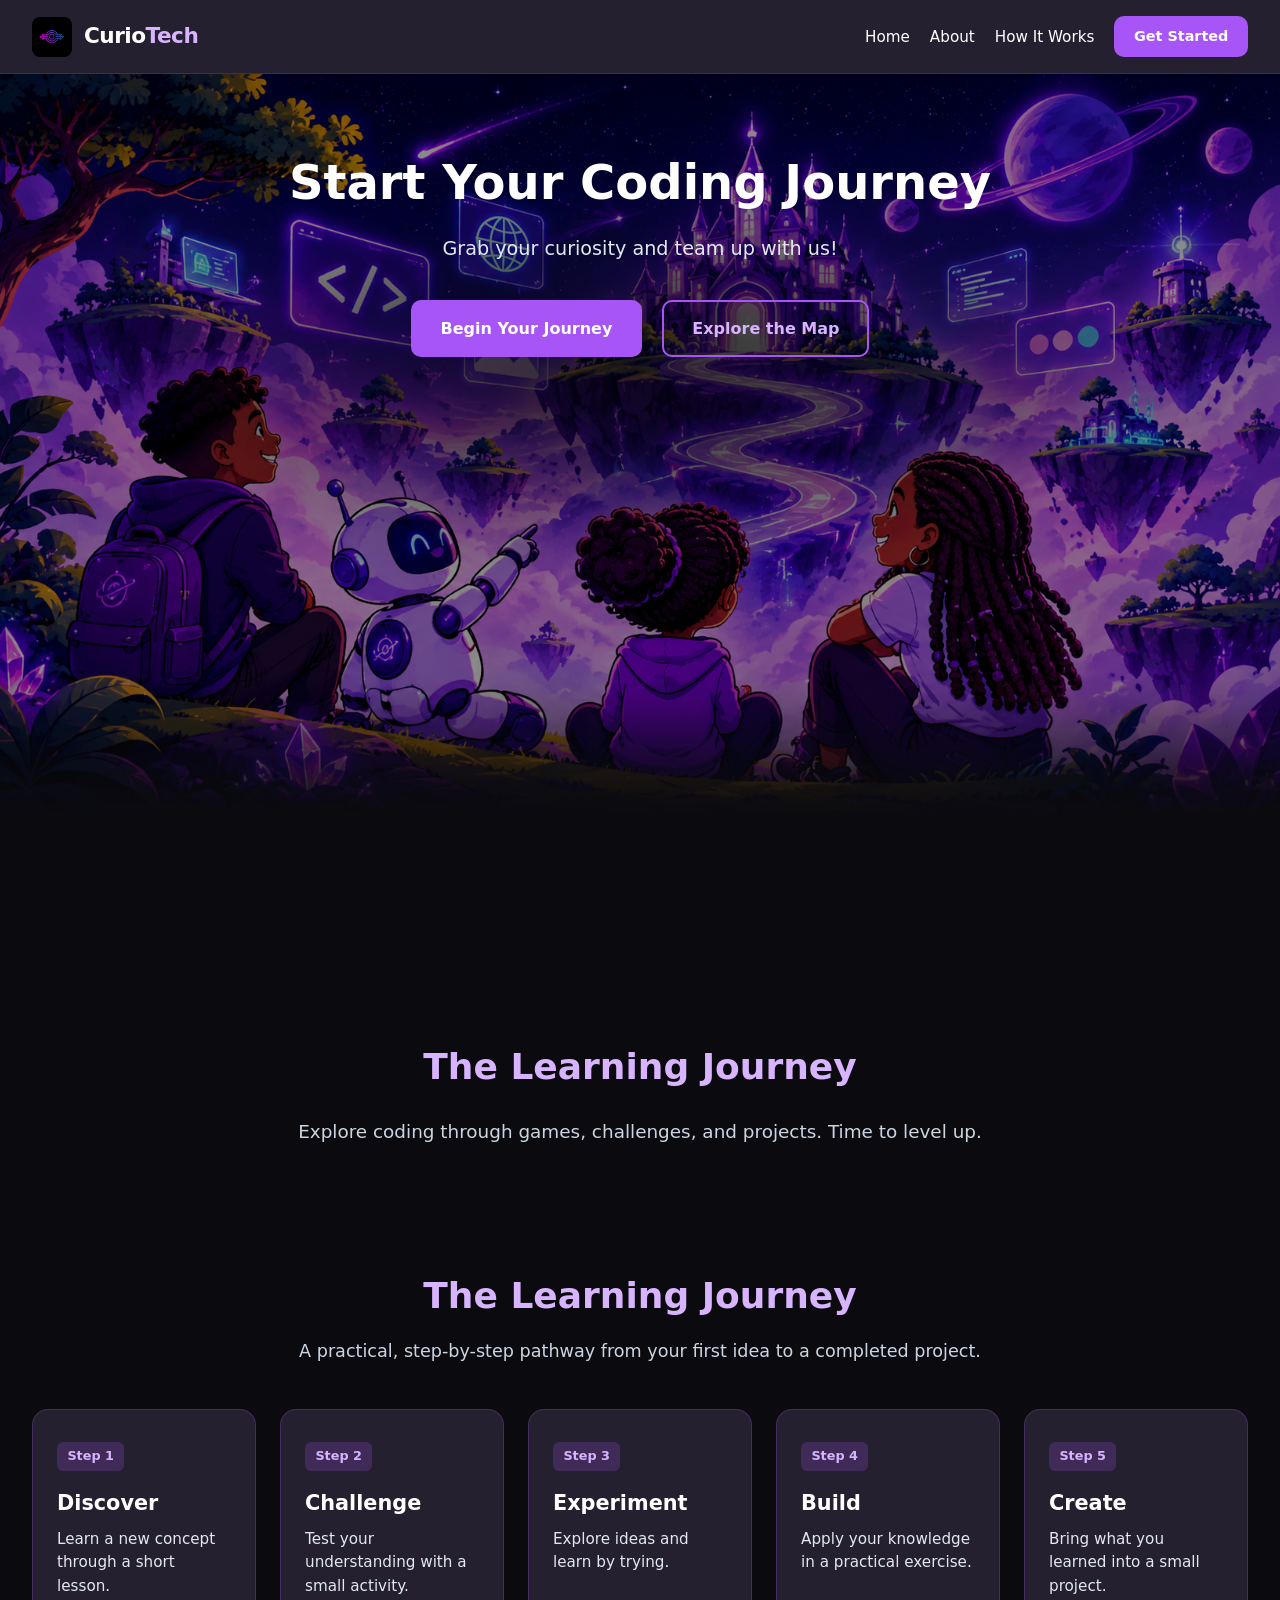
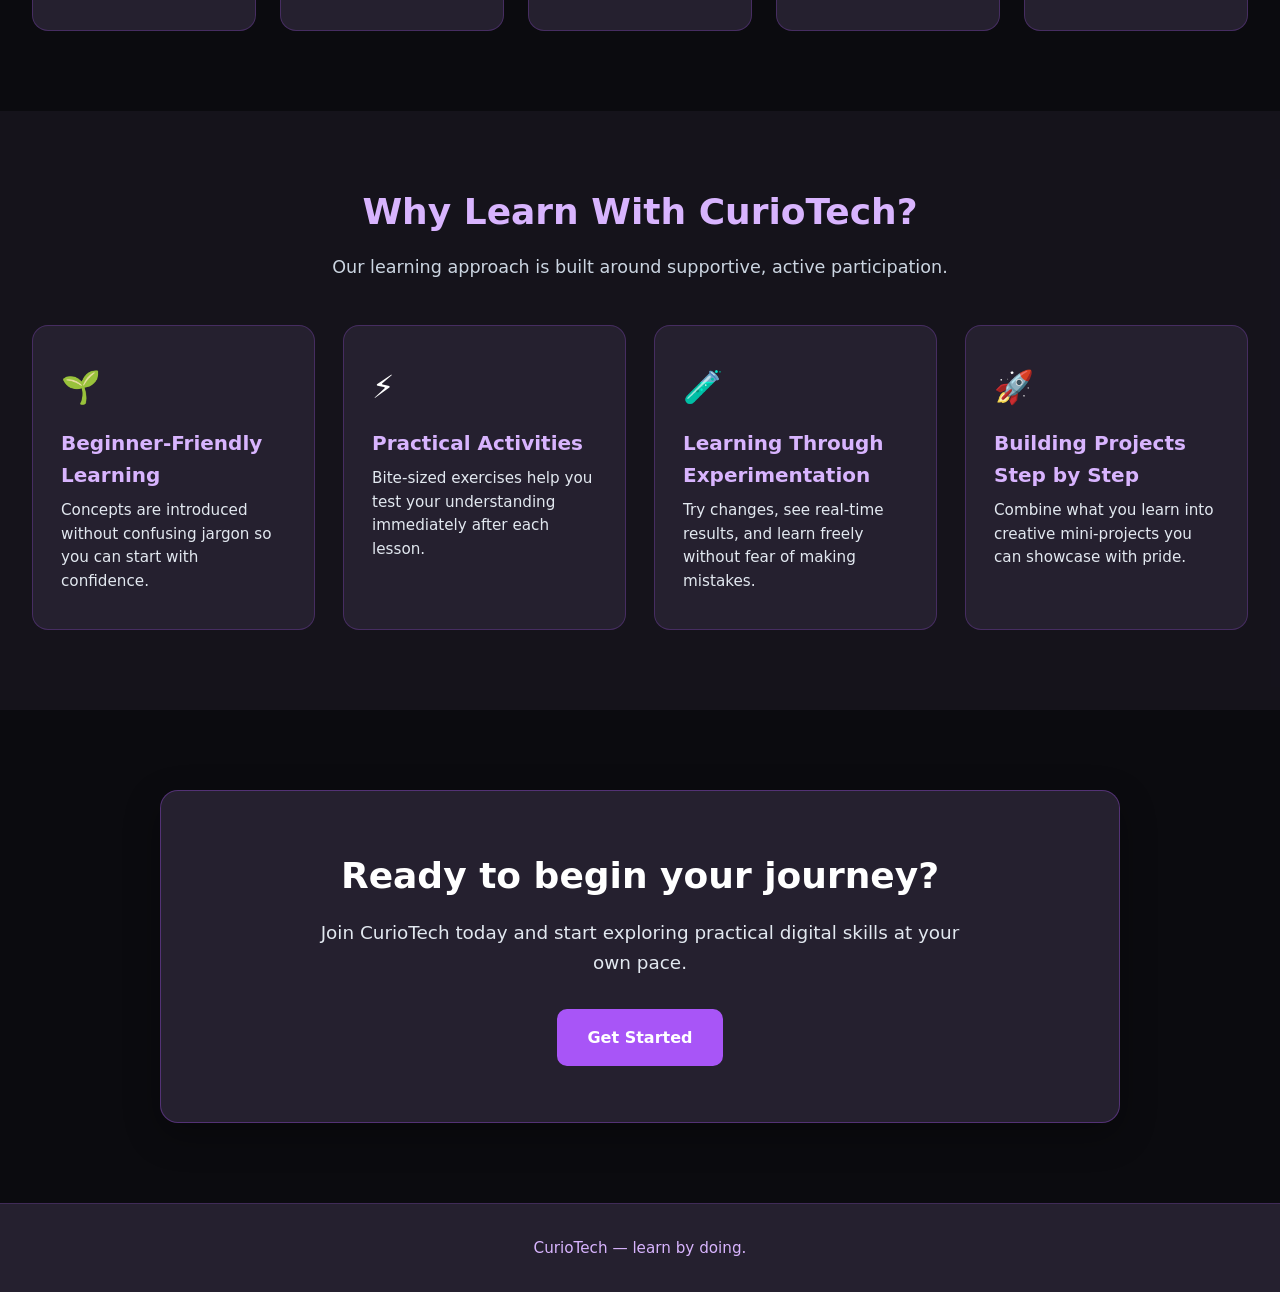
==== index.html @ c4a2675b "first version" ====
<!DOCTYPE html>
<html lang="en">

<head>
  <meta charset="UTF-8">
  <meta name="viewport" content="width=device-width, initial-scale=1.0">
  <title>CurioTech</title>
  <link rel="icon" href="assets/images/logo.png" type="image/png">
  <!-- Shared stylesheet containing brand colors, typography, and responsive styles -->
  <link rel="stylesheet" href="css/styles.css">
</head>

<body>

  <!-- Site Header & Navigation -->
  <header class="site-header">
    <div class="container">
      <a href="#hero" class="brand" aria-label="CurioTech Home">
        <img src="assets/images/logo.png" alt="CurioTech logo" class="brand-logo">
        <span class="brand-name">Curio<span>Tech</span></span>
      </a>
      <nav class="site-nav" aria-label="Main navigation">
        <a href="#hero" class="nav-link">Home</a>
        <a href="#about" class="nav-link">About</a>
        <a href="#how-it-works" class="nav-link">How It Works</a>
        <a href="login.html" class="button button-small">Get Started</a>
      </nav>
    </div>
  </header>

  <!-- Main Content Area -->
  <main>

    <!-- Hero Section -->
    <section class="hero" id="hero"
      style="width: 100%; height: 100vh; background-image: url('assets/images/neon-hero-dark.png'); background-size: cover; background-position: center; ">
      <div class="container">
        <h1 class="hero-title">Start Your Coding Journey</h1>
        <p class="hero-copy">
          Grab your curiosity and team up with us!
        </p>
        <div class="hero-actions">
          <a href="login.html" class="button"> Begin Your Journey</a>
          <a href="#how-it-works" class="button button-secondary">Explore the Map</a>
        </div>
        <!-- <p class="hero-tagline">Discover. Challenge. Experiment. Build. Create.</p> -->
      </div>
    </section>

    <!-- About CurioTech Section -->
    <section class="intro" id="about">
      <div class="container">
        <h2 class="intro-title">The Learning Journey</h2>
        <p class="intro-text">
          Explore coding through games, challenges, and projects.
          <span>Time to level up</span>.
        </p>
      </div>
    </section>

    <!-- Learning Journey Section (The 5 CurioTech Steps) -->
    <section class="journey" id="how-it-works">
      <div class="container">
        <div class="section-header">
          <h2 class="section-title">The Learning Journey</h2>
          <p class="section-subtitle">A practical, step-by-step pathway from your first idea to a completed project.</p>
        </div>
        <ol class="journey-list">
          <!-- Step 1: Discover -->
          <li class="journey-card">
            <span class="step-number">Step 1</span>
            <h3 class="journey-card-title">Discover</h3>
            <p class="journey-card-text">Learn a new concept through a short lesson.</p>
          </li>

          <!-- Step 2: Challenge -->
          <li class="journey-card">
            <span class="step-number">Step 2</span>
            <h3 class="journey-card-title">Challenge</h3>
            <p class="journey-card-text">Test your understanding with a small activity.</p>
          </li>

          <!-- Step 3: Experiment -->
          <li class="journey-card">
            <span class="step-number">Step 3</span>
            <h3 class="journey-card-title">Experiment</h3>
            <p class="journey-card-text">Explore ideas and learn by trying.</p>
          </li>

          <!-- Step 4: Build -->
          <li class="journey-card">
            <span class="step-number">Step 4</span>
            <h3 class="journey-card-title">Build</h3>
            <p class="journey-card-text">Apply your knowledge in a practical exercise.</p>
          </li>

          <!-- Step 5: Create -->
          <li class="journey-card">
            <span class="step-number">Step 5</span>
            <h3 class="journey-card-title">Create</h3>
            <p class="journey-card-text">Bring what you learned into a small project.</p>
          </li>
        </ol>
      </div>
    </section>

    <!-- Benefits Section -->
    <section class="benefits" id="benefits">
      <div class="container">
        <div class="section-header">
          <h2 class="section-title">Why Learn With CurioTech?</h2>
          <p class="section-subtitle">Our learning approach is built around supportive, active participation.</p>
        </div>
        <ul class="benefits-list">
          <li class="benefit-card">
            <span class="benefit-icon">🌱</span>
            <h3 class="benefit-title">Beginner-Friendly Learning</h3>
            <p class="benefit-text">Concepts are introduced without confusing jargon so you can start with confidence.
            </p>
          </li>
          <li class="benefit-card">
            <span class="benefit-icon">⚡</span>
            <h3 class="benefit-title">Practical Activities</h3>
            <p class="benefit-text">Bite-sized exercises help you test your understanding immediately after each lesson.
            </p>
          </li>
          <li class="benefit-card">
            <span class="benefit-icon">🧪</span>
            <h3 class="benefit-title">Learning Through Experimentation</h3>
            <p class="benefit-text">Try changes, see real-time results, and learn freely without fear of making
              mistakes.</p>
          </li>
          <li class="benefit-card">
            <span class="benefit-icon">🚀</span>
            <h3 class="benefit-title">Building Projects Step by Step</h3>
            <p class="benefit-text">Combine what you learn into creative mini-projects you can showcase with pride.</p>
          </li>
        </ul>
      </div>
    </section>

    <!-- Final Call to Action Section -->
    <section class="cta-section">
      <div class="container">
        <div class="cta-box">
          <h2 class="cta-title">Ready to begin your journey?</h2>
          <p class="cta-copy">Join CurioTech today and start exploring practical digital skills at your own pace.</p>
          <a href="login.html" class="button">Get Started</a>
        </div>
      </div>
    </section>

  </main>

  <!-- Site Footer -->
  <footer class="site-footer">
    <div class="container">
      <p class="footer-text">CurioTech — learn by doing.</p>
    </div>
  </footer>

  <!-- Phase 2 JavaScript connection -->
  <script src="js/main.js"></script>
</body>

</html>
---- css/styles.css ----
/* ==========================================================================
   CurioTech - Shared Stylesheet (Phase 1 & Phase 2)
   ========================================================================== */

/* --------------------------------------------------------------------------
   1. CSS Custom Properties (Theme Colors)
   -------------------------------------------------------------------------- */
:root {
  --color-background: #0B0B0F;
  /* Midnight black: main page background */
  --color-purple: #A855F7;
  /* Neon purple: primary buttons and highlights */
  --color-lavender: #D8B4FE;
  /* Light lavender: secondary highlights and subtitles */
  --color-white: #FFFFFF;
  /* White: main text */
  --color-plum: #25202F;
  /* Dark plum: cards and container panels */
}

/* --------------------------------------------------------------------------
   2. Basic Reset and Box-Sizing Rules
   -------------------------------------------------------------------------- */
* {
  margin: 0;
  padding: 0;
  box-sizing: border-box;
}

/* --------------------------------------------------------------------------
   3. Body Styles
   -------------------------------------------------------------------------- */
body {
  color: var(--color-white);
  font-family: system-ui, -apple-system, BlinkMacSystemFont, "Segoe UI", Roboto, Oxygen, Ubuntu, Cantarell, sans-serif;
  font-size: 1rem;
  line-height: 1.6;
  min-height: 100vh;
  display: flex;
  flex-direction: column;
}

/* --------------------------------------------------------------------------
   4. Shared Page Width and Spacing
   -------------------------------------------------------------------------- */
.container {
  width: 100%;
  max-width: 1280px;
  /* Increased from 1100px for a fuller, better-balanced desktop layout */
  margin: 0 auto;
  padding: 0 2rem;
}

main {
  flex: 1;
  /* Pushes the footer to the bottom on short pages */
  background-color: var(--color-background);
}

/* --------------------------------------------------------------------------
   5. Header and Navigation Styles
   -------------------------------------------------------------------------- */
.site-header {
  background-color: var(--color-plum);
  border-bottom: 1px solid rgba(168, 85, 247, 0.2);
  padding: 1rem 0;
  position: sticky;
  top: 0;
  z-index: 10;
}

.site-header .container {
  display: flex;
  justify-content: space-between;
  align-items: center;
  gap: 1rem;
}

.brand {
  display: flex;
  align-items: center;
  gap: 0.75rem;
  text-decoration: none;
  color: var(--color-white);
  font-size: 1.35rem;
  font-weight: 700;
  letter-spacing: -0.5px;
}

.brand-logo {
  width: 40px;
  height: 40px;
  object-fit: contain;
  border-radius: 8px;
}

.brand-name {
  color: var(--color-white);
}

.brand-name span {
  color: var(--color-lavender);
}

.site-nav {
  display: flex;
  align-items: center;
  gap: 1.25rem;
}

.nav-link {
  color: var(--color-white);
  text-decoration: none;
  font-weight: 500;
  font-size: 0.95rem;
  transition: color 0.2s ease;
}

.nav-link:hover {
  color: var(--color-lavender);
}

/* Keyboard focus state for accessibility */
a:focus-visible,
button:focus-visible,
input:focus-visible {
  outline: 2px solid var(--color-lavender);
  outline-offset: 3px;
}

/* --------------------------------------------------------------------------
   6. Hero Section Styles
   -------------------------------------------------------------------------- */
.hero {
  padding: 5rem 0 4rem 0;
  text-align: center;
}

.hero-title {
  font-size: 3rem;
  font-weight: 800;
  line-height: 1.2;
  margin-bottom: 1.35rem;
  color: var(--color-white);
}

.hero-copy {
  font-size: 1.2rem;
  max-width: 800px;
  margin: 0 auto 2.25rem auto;
  color: #E2E8F0;
  line-height: 1.6;
}

.hero-actions {
  display: flex;
  justify-content: center;
  align-items: center;
  gap: 1.25rem;
  flex-wrap: wrap;
  margin-bottom: 2.25rem;
}

.hero-tagline {
  font-size: 0.95rem;
  font-weight: 600;
  letter-spacing: 1px;
  text-transform: uppercase;
  color: var(--color-lavender);
}

/* --------------------------------------------------------------------------
   7. Button Styles
   -------------------------------------------------------------------------- */
.button {
  display: inline-block;
  background-color: var(--color-purple);
  color: var(--color-white);
  text-decoration: none;
  font-size: 1rem;
  font-weight: 600;
  padding: 0.85rem 1.75rem;
  border-radius: 10px;
  border: 2px solid var(--color-purple);
  cursor: pointer;
  text-align: center;
  transition: background-color 0.2s ease, border-color 0.2s ease, transform 0.1s ease;
}

.button:hover {
  background-color: #9333ea;
  border-color: #9333ea;
}

.button-secondary {
  background-color: transparent;
  color: var(--color-lavender);
  border: 2px solid var(--color-purple);
}

.button-secondary:hover {
  background-color: rgba(168, 85, 247, 0.15);
  color: var(--color-white);
  border-color: var(--color-lavender);
}

.button-small {
  padding: 0.45rem 1.1rem;
  font-size: 0.9rem;
}

.button-full {
  width: 100%;
}

/* Distinct Logout button for dashboard navigation */
.nav-logout-btn {
  margin-left: 0.85rem;
  padding: 0.45rem 1.15rem;
  font-size: 0.9rem;
  font-weight: 600;
  color: var(--color-white);
  background-color: rgba(168, 85, 247, 0.15);
  border: 1.5px solid var(--color-purple);
  border-radius: 8px;
  text-decoration: none;
  cursor: pointer;
  transition: background-color 0.2s ease, border-color 0.2s ease, box-shadow 0.2s ease, transform 0.1s ease;
  display: inline-block;
}

.nav-logout-btn:hover {
  background-color: var(--color-purple);
  color: var(--color-white);
  border-color: var(--color-lavender);
  box-shadow: 0 0 12px rgba(168, 85, 247, 0.45);
}

.nav-logout-btn:focus-visible {
  outline: 2px solid var(--color-lavender);
  outline-offset: 3px;
}

/* --------------------------------------------------------------------------
   8. Introduction and Section Titles
   -------------------------------------------------------------------------- */
.section-header {
  text-align: center;
  margin-bottom: 2.75rem;
}

.section-title {
  font-size: 2.25rem;
  font-weight: 700;
  margin-bottom: 0.75rem;
  color: var(--color-lavender);
}

.section-subtitle {
  font-size: 1.1rem;
  max-width: 720px;
  margin: 0 auto;
  color: #CBD5E1;
  line-height: 1.6;
}

.intro {
  padding: 4rem 0;
  text-align: center;
}

.intro-title {
  font-size: 2.25rem;
  font-weight: 700;
  margin-bottom: 1.25rem;
  color: var(--color-lavender);
}

.intro-text {
  font-size: 1.15rem;
  max-width: 860px;
  margin: 0 auto;
  color: #CBD5E1;
  line-height: 1.7;
}

/* --------------------------------------------------------------------------
   9. Learning Journey Section (5 Steps)
   -------------------------------------------------------------------------- */
.journey {
  padding: 3.5rem 0 5rem 0;
}

.journey-list {
  display: grid;
  grid-template-columns: repeat(auto-fit, minmax(210px, 1fr));
  gap: 1.5rem;
  list-style: none;
}

.journey-card {
  background-color: var(--color-plum);
  border: 1px solid rgba(168, 85, 247, 0.25);
  border-radius: 16px;
  padding: 2rem 1.5rem;
  display: flex;
  flex-direction: column;
  transition: transform 0.2s ease, border-color 0.2s ease, box-shadow 0.2s ease;
}

.journey-card:hover {
  transform: translateY(-4px);
  border-color: rgba(168, 85, 247, 0.6);
  box-shadow: 0 8px 24px rgba(168, 85, 247, 0.15);
}

.step-number {
  display: inline-block;
  align-self: flex-start;
  font-size: 0.8rem;
  font-weight: 700;
  background-color: rgba(168, 85, 247, 0.2);
  color: var(--color-lavender);
  padding: 0.25rem 0.65rem;
  border-radius: 6px;
  margin-bottom: 1rem;
}

.journey-card-title {
  font-size: 1.3rem;
  font-weight: 700;
  margin-bottom: 0.5rem;
  color: var(--color-white);
}

.journey-card-text {
  font-size: 0.95rem;
  color: #E2E8F0;
  line-height: 1.55;
}

/* --------------------------------------------------------------------------
   10. Benefits Section
   -------------------------------------------------------------------------- */
.benefits {
  padding: 4.5rem 0 5rem 0;
  background-color: rgba(37, 32, 47, 0.4);
}

.benefits-list {
  display: grid;
  grid-template-columns: repeat(auto-fit, minmax(260px, 1fr));
  gap: 1.75rem;
  list-style: none;
}

.benefit-card {
  background-color: var(--color-plum);
  border: 1px solid rgba(168, 85, 247, 0.25);
  border-radius: 16px;
  padding: 2.25rem 1.75rem;
  transition: transform 0.2s ease, border-color 0.2s ease;
}

.benefit-card:hover {
  transform: translateY(-3px);
  border-color: rgba(168, 85, 247, 0.5);
}

.benefit-icon {
  font-size: 2rem;
  margin-bottom: 0.85rem;
  display: inline-block;
}

.benefit-title {
  font-size: 1.25rem;
  font-weight: 700;
  margin-bottom: 0.5rem;
  color: var(--color-lavender);
}

.benefit-text {
  font-size: 0.95rem;
  color: #E2E8F0;
  line-height: 1.55;
}

/* --------------------------------------------------------------------------
   11. Call to Action (CTA) Section
   -------------------------------------------------------------------------- */
.cta-section {
  padding: 5rem 0;
  text-align: center;
}

.cta-box {
  background-color: var(--color-plum);
  border: 1px solid rgba(168, 85, 247, 0.35);
  border-radius: 18px;
  padding: 3.5rem 2.5rem;
  max-width: 960px;
  margin: 0 auto;
  box-shadow: 0 12px 36px rgba(0, 0, 0, 0.3);
}

.cta-title {
  font-size: 2.25rem;
  font-weight: 700;
  margin-bottom: 0.85rem;
  color: var(--color-white);
}

.cta-copy {
  font-size: 1.15rem;
  color: #E2E8F0;
  max-width: 650px;
  margin: 0 auto 2rem auto;
  line-height: 1.6;
}

/* --------------------------------------------------------------------------
   12. Login Page Styles (Centered Horizontally & Vertically)
   -------------------------------------------------------------------------- */
.login-main {
  flex: 1;
  display: flex;
  flex-direction: column;
  justify-content: center;
  align-items: center;
  width: 100%;
}

.login-section {
  flex: 1;
  width: 100%;
  display: flex;
  justify-content: center;
  align-items: center;
  padding: 3rem 1.5rem;
}

.login-container {
  display: flex;
  justify-content: center;
  align-items: center;
  width: 100%;
}

.login-card {
  background-color: var(--color-plum);
  border: 1px solid rgba(168, 85, 247, 0.35);
  border-radius: 18px;
  padding: 2.75rem 2.25rem;
  width: 100%;
  max-width: 460px;
  margin: 0 auto;
  text-align: center;
  box-shadow: 0 16px 40px rgba(0, 0, 0, 0.45);
}

.login-header {
  margin-bottom: 1.75rem;
}

.login-title {
  font-size: 1.75rem;
  font-weight: 700;
  color: var(--color-white);
  margin-bottom: 0.5rem;
}

.login-subtitle {
  font-size: 0.95rem;
  color: var(--color-lavender);
}

.login-form {
  text-align: left;
}

.form-group {
  margin-bottom: 1.25rem;
}

.form-label {
  display: block;
  font-size: 0.9rem;
  font-weight: 600;
  margin-bottom: 0.4rem;
  color: var(--color-white);
}

.form-input {
  width: 100%;
  padding: 0.75rem 1rem;
  font-size: 1rem;
  font-family: inherit;
  border-radius: 8px;
  border: 1px solid rgba(168, 85, 247, 0.4);
  background-color: var(--color-background);
  color: var(--color-white);
  transition: border-color 0.2s ease, box-shadow 0.2s ease;
}

.form-input:focus {
  border-color: var(--color-purple);
  box-shadow: 0 0 0 3px rgba(168, 85, 247, 0.25);
  outline: none;
}

.form-input::placeholder {
  color: #64748B;
}

/* Feedback message box after form submit */
.login-feedback {
  margin-top: 1.25rem;
  font-size: 0.95rem;
  line-height: 1.4;
  border-radius: 8px;
  text-align: center;
  display: none;
  /* Hidden until JavaScript updates it */
}

.login-feedback.visible {
  display: block;
  padding: 0.85rem 1rem;
}

.login-feedback.error {
  background-color: rgba(239, 68, 68, 0.15);
  color: #FCA5A5;
  border: 1px solid rgba(239, 68, 68, 0.4);
}

.login-feedback.success {
  background-color: rgba(34, 197, 94, 0.15);
  color: #86EFAC;
  border: 1px solid rgba(34, 197, 94, 0.4);
}

.demo-note {
  margin-top: 1.5rem;
  font-size: 0.85rem;
  color: #94A3B8;
  background-color: rgba(11, 11, 15, 0.5);
  padding: 0.75rem 1rem;
  border-radius: 8px;
  border-left: 3px solid var(--color-lavender);
  text-align: left;
  line-height: 1.4;
}

.login-nav-back {
  margin-top: 1.5rem;
  font-size: 0.95rem;
}

.link-back {
  color: var(--color-lavender);
  text-decoration: none;
  font-weight: 500;
  transition: color 0.2s ease;
}

.link-back:hover {
  color: var(--color-white);
  text-decoration: underline;
}

/* --------------------------------------------------------------------------
   13. Footer Styles
   -------------------------------------------------------------------------- */
.site-footer {
  background-color: var(--color-plum);
  border-top: 1px solid rgba(168, 85, 247, 0.2);
  padding: 2rem 0;
  text-align: center;
  margin-top: auto;
}

.footer-text {
  font-size: 0.95rem;
  color: var(--color-lavender);
  font-weight: 500;
}

/* --------------------------------------------------------------------------
   14. Responsive Styles (Mobile & Tablet)
   -------------------------------------------------------------------------- */
@media (max-width: 768px) {
  .site-header .container {
    flex-direction: column;
    align-items: center;
    text-align: center;
  }

  .site-nav {
    flex-wrap: wrap;
    justify-content: center;
    gap: 0.75rem 1rem;
  }

  .hero {
    padding: 3rem 0 2rem 0;
  }

  .hero-title {
    font-size: 2rem;
  }

  .hero-copy {
    font-size: 1rem;
  }

  .hero-actions {
    flex-direction: column;
    align-items: stretch;
  }

  .button {
    width: 100%;
    max-width: 320px;
    margin: 0 auto;
  }

  .intro-title,
  .section-title,
  .cta-title {
    font-size: 1.6rem;
  }

  .journey-list {
    grid-template-columns: 1fr;
    gap: 1rem;
  }

  .benefits-list {
    grid-template-columns: 1fr;
    gap: 1rem;
  }

  .cta-box {
    padding: 2rem 1.25rem;
  }

  .login-card {
    padding: 2rem 1.25rem;
  }

  .nav-logout-btn {
    margin-left: 0;
  }

  .overview-grid,
  .courses-grid,
  .achievements-grid {
    grid-template-columns: 1fr;
    gap: 1rem;
  }

  .progress-stats {
    flex-direction: column;
    gap: 1rem;
  }
}

/* --------------------------------------------------------------------------
   15. Dashboard Styles (Phase 3)
   -------------------------------------------------------------------------- */
.dashboard-main {
  padding: 2.5rem 0 4rem 0;
}

.dashboard-section {
  margin-bottom: 3.5rem;
}

/* Welcome Header */
.dashboard-welcome {
  margin-bottom: 2.5rem;
}

.badge-journey {
  display: inline-block;
  font-size: 0.75rem;
  font-weight: 700;
  letter-spacing: 1px;
  text-transform: uppercase;
  color: var(--color-lavender);
  background-color: rgba(168, 85, 247, 0.15);
  border: 1px solid rgba(168, 85, 247, 0.3);
  padding: 0.3rem 0.75rem;
  border-radius: 20px;
  margin-bottom: 0.85rem;
}

.welcome-title {
  font-size: 2.25rem;
  font-weight: 800;
  color: var(--color-white);
  line-height: 1.25;
  margin-bottom: 0.65rem;
}

.welcome-subtitle {
  font-size: 1.05rem;
  color: #CBD5E1;
  max-width: 680px;
}

/* Learning Overview (4 Cards) */
.overview-grid {
  display: grid;
  grid-template-columns: repeat(auto-fit, minmax(220px, 1fr));
  gap: 1.25rem;
}

.overview-card {
  background-color: var(--color-plum);
  border: 1px solid rgba(168, 85, 247, 0.25);
  border-radius: 14px;
  padding: 1.5rem 1.25rem;
  display: flex;
  flex-direction: column;
  transition: transform 0.2s ease, border-color 0.2s ease;
}

.overview-card:hover {
  transform: translateY(-2px);
  border-color: rgba(168, 85, 247, 0.45);
}

.overview-icon {
  font-size: 1.5rem;
  margin-bottom: 0.75rem;
}

.overview-label {
  font-size: 0.85rem;
  font-weight: 600;
  text-transform: uppercase;
  letter-spacing: 0.5px;
  color: var(--color-lavender);
}

.overview-value {
  font-size: 1.85rem;
  font-weight: 700;
  color: var(--color-white);
  margin: 0.25rem 0;
}

.overview-note {
  font-size: 0.8rem;
  color: #94A3B8;
}

/* My Learning Section & Course Cards */
.courses-grid {
  display: grid;
  grid-template-columns: repeat(auto-fit, minmax(320px, 1fr));
  gap: 1.5rem;
  margin-top: 1.5rem;
}

.course-card {
  background-color: var(--color-plum);
  border: 1px solid rgba(168, 85, 247, 0.3);
  border-radius: 16px;
  padding: 1.75rem;
  display: flex;
  flex-direction: column;
  justify-content: space-between;
}

.course-top-meta {
  display: flex;
  justify-content: space-between;
  align-items: center;
  margin-bottom: 1rem;
}

.tag-level {
  background-color: rgba(168, 85, 247, 0.2);
  color: var(--color-lavender);
  font-size: 0.8rem;
  font-weight: 600;
  padding: 0.2rem 0.65rem;
  border-radius: 6px;
}

.tag-status-available {
  background-color: rgba(34, 197, 94, 0.15);
  color: #86EFAC;
  border: 1px solid rgba(34, 197, 94, 0.35);
  font-size: 0.8rem;
  font-weight: 600;
  padding: 0.2rem 0.65rem;
  border-radius: 6px;
}

.tag-status-soon {
  background-color: rgba(148, 163, 184, 0.15);
  color: #94A3B8;
  border: 1px solid rgba(148, 163, 184, 0.3);
  font-size: 0.8rem;
  font-weight: 600;
  padding: 0.2rem 0.65rem;
  border-radius: 6px;
}

.course-title {
  font-size: 1.3rem;
  font-weight: 700;
  color: var(--color-white);
  margin-bottom: 0.5rem;
}

.course-description {
  font-size: 0.95rem;
  color: #E2E8F0;
  line-height: 1.5;
  margin-bottom: 1.5rem;
}

.course-progress-wrapper {
  margin-bottom: 1.5rem;
}

.progress-header {
  display: flex;
  justify-content: space-between;
  font-size: 0.85rem;
  color: #CBD5E1;
  margin-bottom: 0.4rem;
}

.progress-bar-track {
  background-color: var(--color-background);
  height: 8px;
  border-radius: 4px;
  overflow: hidden;
  border: 1px solid rgba(168, 85, 247, 0.2);
}

.progress-bar-fill {
  background-color: var(--color-purple);
  height: 100%;
  border-radius: 4px;
  transition: width 0.3s ease;
}

.course-action {
  margin-top: auto;
}

.button-disabled {
  background-color: rgba(148, 163, 184, 0.15);
  color: #94A3B8;
  border: 1px solid rgba(148, 163, 184, 0.25);
  cursor: not-allowed;
  pointer-events: none;
}

/* Notice box shown when Start Learning is clicked */
.course-notice {
  display: none;
  background-color: rgba(168, 85, 247, 0.15);
  border: 1px solid var(--color-purple);
  color: var(--color-lavender);
  padding: 1rem 1.25rem;
  border-radius: 10px;
  margin-top: 1.5rem;
  text-align: center;
  font-size: 0.95rem;
  font-weight: 500;
}

.course-notice.visible {
  display: block;
}

/* Continue Learning (Empty State) */
.empty-state-card {
  background-color: var(--color-plum);
  border: 1px dashed rgba(168, 85, 247, 0.35);
  border-radius: 14px;
  padding: 2.25rem 1.5rem;
  text-align: center;
  margin-top: 1rem;
}

.empty-state-icon {
  font-size: 2rem;
  margin-bottom: 0.5rem;
}

.empty-state-text {
  font-size: 1.05rem;
  color: #CBD5E1;
  max-width: 500px;
  margin: 0 auto;
}

/* Achievements Section */
.achievements-grid {
  display: grid;
  grid-template-columns: repeat(auto-fit, minmax(260px, 1fr));
  gap: 1.25rem;
  margin-top: 1.25rem;
}

.achievement-card {
  background-color: var(--color-plum);
  border: 1px solid rgba(168, 85, 247, 0.2);
  border-radius: 14px;
  padding: 1.5rem;
  display: flex;
  gap: 1rem;
  align-items: flex-start;
  opacity: 0.85;
}

.achievement-icon {
  font-size: 1.75rem;
  background-color: rgba(11, 11, 15, 0.6);
  border: 1px solid rgba(168, 85, 247, 0.2);
  border-radius: 10px;
  width: 48px;
  height: 48px;
  display: flex;
  align-items: center;
  justify-content: center;
  flex-shrink: 0;
}

.achievement-info {
  flex: 1;
}

.achievement-header {
  display: flex;
  justify-content: space-between;
  align-items: center;
  margin-bottom: 0.35rem;
}

.achievement-title {
  font-size: 1.05rem;
  font-weight: 700;
  color: var(--color-white);
}

.achievement-status {
  font-size: 0.75rem;
  color: #94A3B8;
  background-color: rgba(11, 11, 15, 0.5);
  padding: 0.15rem 0.5rem;
  border-radius: 4px;
}

.achievement-desc {
  font-size: 0.9rem;
  color: #94A3B8;
  line-height: 1.4;
}

/* Progress Section */
.progress-panel {
  background-color: var(--color-plum);
  border: 1px solid rgba(168, 85, 247, 0.25);
  border-radius: 14px;
  padding: 2rem 1.75rem;
  margin-top: 1.25rem;
}

.progress-stats {
  display: flex;
  justify-content: space-around;
  text-align: center;
  margin-top: 1.5rem;
  padding-top: 1.5rem;
  border-top: 1px solid rgba(168, 85, 247, 0.15);
}

.stat-item-number {
  font-size: 1.75rem;
  font-weight: 700;
  color: var(--color-white);
}

.stat-item-label {
  font-size: 0.85rem;
  color: var(--color-lavender);
  margin-top: 0.25rem;
}

.demo-note-inline {
  font-size: 0.85rem;
  color: #94A3B8;
  margin-top: 1.25rem;
  text-align: center;
}

/* Portfolio Section */
.portfolio-panel {
  background-color: var(--color-plum);
  border: 1px solid rgba(168, 85, 247, 0.2);
  border-radius: 14px;
  padding: 2.25rem 1.5rem;
  text-align: center;
  margin-top: 1.25rem;
}

.portfolio-icon {
  font-size: 2rem;
  margin-bottom: 0.5rem;
}

.portfolio-text {
  font-size: 1rem;
  color: #CBD5E1;
  max-width: 550px;
  margin: 0 auto 1rem auto;
  line-height: 1.5;
}

.portfolio-badge {
  display: inline-block;
  font-size: 0.8rem;
  font-weight: 600;
  background-color: rgba(168, 85, 247, 0.15);
  color: var(--color-lavender);
  border: 1px solid rgba(168, 85, 247, 0.3);
  padding: 0.25rem 0.75rem;
  border-radius: 20px;
}

/* --------------------------------------------------------------------------
   16. CurioTech: The Digital Adventure (Phase 4 - Stage 4.1)
   -------------------------------------------------------------------------- */

/* Adventure Hero Card */
.adventure-hero-card {
  background: linear-gradient(135deg, rgba(37, 32, 47, 0.95) 0%, rgba(20, 16, 30, 0.95) 100%);
  border: 1.5px solid rgba(168, 85, 247, 0.4);
  border-radius: 20px;
  padding: 2.5rem 2.25rem;
  margin-bottom: 2.25rem;
  box-shadow: 0 16px 40px rgba(0, 0, 0, 0.4), 0 0 24px rgba(168, 85, 247, 0.15);
  position: relative;
  overflow: hidden;
}

.adventure-badge {
  display: inline-flex;
  align-items: center;
  gap: 0.5rem;
  font-size: 0.8rem;
  font-weight: 800;
  letter-spacing: 1.2px;
  text-transform: uppercase;
  color: var(--color-lavender);
  background: rgba(168, 85, 247, 0.2);
  border: 1px solid rgba(168, 85, 247, 0.4);
  padding: 0.35rem 0.9rem;
  border-radius: 20px;
  margin-bottom: 1rem;
}

.adventure-title {
  font-size: 2.75rem;
  font-weight: 900;
  color: var(--color-white);
  line-height: 1.2;
  margin-bottom: 0.5rem;
  letter-spacing: -0.5px;
}

.adventure-title span {
  background: linear-gradient(90deg, #A855F7 0%, #D8B4FE 50%, #38BDF8 100%);
  /* -webkit-background-clip: text; */
  -webkit-text-fill-color: transparent;
}

.adventure-tagline {
  font-size: 1.2rem;
  font-weight: 600;
  color: var(--color-lavender);
  margin-bottom: 1.25rem;
  letter-spacing: 0.5px;
}

.adventure-desc {
  font-size: 1.1rem;
  color: #E2E8F0;
  max-width: 820px;
  line-height: 1.6;
  margin-bottom: 1.75rem;
}

/* ==========================================================================
   Pixel Mascot Companion & Dialogue Station (Stage 4.2)
   ========================================================================== */
.pixel-dialogue-card {
  display: flex;
  gap: 1.75rem;
  background-color: rgba(37, 32, 47, 0.7);
  backdrop-filter: blur(8px);
  border: 2px solid rgba(168, 85, 247, 0.45);
  border-radius: 18px;
  padding: 1.75rem 2rem;
  margin-bottom: 2.5rem;
  box-shadow: 0 10px 30px rgba(0, 0, 0, 0.35), 0 0 25px rgba(168, 85, 247, 0.15);
  transition: transform 0.25s ease, opacity 0.25s ease, border-color 0.25s ease;
  position: relative;
}

.pixel-dialogue-card:focus-within {
  border-color: var(--color-purple);
  box-shadow: 0 10px 35px rgba(0, 0, 0, 0.4), 0 0 30px rgba(168, 85, 247, 0.25);
}

.pixel-dialogue-card.dismissed {
  display: none !important;
}

/* Avatar Column */
.pixel-avatar-col {
  flex-shrink: 0;
  display: flex;
  flex-direction: column;
  align-items: center;
  gap: 0.5rem;
  width: 100px;
}

/* 2D SVG Mascot Container */
.pixel-svg-avatar {
  width: 84px;
  height: 84px;
  display: flex;
  align-items: center;
  justify-content: center;
  position: relative;
  filter: drop-shadow(0 0 12px rgba(168, 85, 247, 0.4));
  transition: transform 0.25s ease;
}

.pixel-svg-avatar:hover {
  transform: scale(1.05);
}

/* SVG Expression Switcher Rules */
.pixel-svg-avatar .expr-happy,
.pixel-svg-avatar .expr-thinking,
.pixel-svg-avatar .expr-encouraging,
.pixel-svg-avatar .expr-excited {
  display: none;
}

.pixel-svg-avatar[data-expression="happy"] .expr-happy {
  display: inline;
}

.pixel-svg-avatar[data-expression="thinking"] .expr-thinking {
  display: inline;
}

.pixel-svg-avatar[data-expression="encouraging"] .expr-encouraging {
  display: inline;
}

.pixel-svg-avatar[data-expression="excited"] .expr-excited {
  display: inline;
}

/* Pixel Status Pill & Online Dot */
.pixel-status-badge {
  display: flex;
  align-items: center;
  gap: 0.35rem;
  font-size: 0.8rem;
  font-weight: 800;
  letter-spacing: 1px;
  text-transform: uppercase;
  color: var(--color-white);
}

.pixel-online-dot {
  width: 8px;
  height: 8px;
  background-color: #10B981;
  border-radius: 50%;
  box-shadow: 0 0 6px #10B981;
}

/* Expression Pill */
.pixel-expression-pill {
  font-size: 0.7rem;
  font-weight: 700;
  padding: 0.2rem 0.55rem;
  border-radius: 12px;
  text-transform: uppercase;
  letter-spacing: 0.5px;
  border: 1px solid transparent;
}

.expr-pill-happy {
  background-color: rgba(56, 189, 248, 0.15);
  color: #38BDF8;
  border-color: rgba(56, 189, 248, 0.4);
}

.expr-pill-thinking {
  background-color: rgba(216, 180, 254, 0.15);
  color: var(--color-lavender);
  border-color: rgba(216, 180, 254, 0.4);
}

.expr-pill-encouraging {
  background-color: rgba(251, 191, 36, 0.15);
  color: #FBBF24;
  border-color: rgba(251, 191, 36, 0.4);
}

.expr-pill-excited {
  background-color: rgba(236, 72, 153, 0.15);
  color: #F472B6;
  border-color: rgba(236, 72, 153, 0.4);
}

/* Dialogue Body */
.pixel-dialogue-body {
  flex: 1;
  display: flex;
  flex-direction: column;
  justify-content: space-between;
}

.pixel-dialogue-header {
  display: flex;
  justify-content: space-between;
  align-items: center;
  margin-bottom: 0.75rem;
}

.pixel-topic-badge {
  font-size: 0.75rem;
  font-weight: 800;
  letter-spacing: 1px;
  color: var(--color-lavender);
  text-transform: uppercase;
}

.pixel-icon-btn {
  background: none;
  border: 1px solid rgba(168, 85, 247, 0.3);
  color: var(--color-lavender);
  font-size: 1rem;
  cursor: pointer;
  padding: 0.25rem 0.55rem;
  border-radius: 8px;
  transition: all 0.2s ease;
  line-height: 1;
}

.pixel-icon-btn:hover,
.pixel-icon-btn:focus-visible {
  color: var(--color-white);
  background-color: rgba(168, 85, 247, 0.25);
  border-color: var(--color-purple);
  outline: none;
}

/* Speech Text */
.pixel-speech-text {
  font-size: 1.05rem;
  line-height: 1.6;
  color: #F1F5F9;
  margin-bottom: 1.25rem;
  min-height: 75px;
}

.pixel-speech-text strong {
  color: var(--color-white);
}

.pixel-speech-text em {
  color: var(--color-lavender);
  font-style: normal;
}

/* Topic Chips */
.pixel-topic-chips {
  display: flex;
  flex-wrap: wrap;
  gap: 0.5rem;
  margin-bottom: 1.25rem;
}

.pixel-topic-chip {
  background-color: rgba(11, 11, 15, 0.6);
  border: 1px solid rgba(168, 85, 247, 0.25);
  border-radius: 20px;
  color: #CBD5E1;
  font-size: 0.8rem;
  font-weight: 600;
  padding: 0.35rem 0.75rem;
  cursor: pointer;
  transition: all 0.2s ease;
}

.pixel-topic-chip:hover {
  background-color: rgba(168, 85, 247, 0.2);
  color: var(--color-white);
  border-color: var(--color-purple);
}

.pixel-topic-chip.active {
  background-color: var(--color-purple);
  color: var(--color-white);
  border-color: var(--color-purple);
  box-shadow: 0 0 10px rgba(168, 85, 247, 0.4);
}

.pixel-topic-chip:focus-visible {
  outline: 2px solid var(--color-lavender);
  outline-offset: 2px;
}

/* Dialogue Footer & Navigation Buttons */
.pixel-dialogue-footer {
  display: flex;
  justify-content: space-between;
  align-items: center;
  border-top: 1px solid rgba(168, 85, 247, 0.2);
  padding-top: 1rem;
  flex-wrap: wrap;
  gap: 0.75rem;
}

.pixel-counter {
  font-size: 0.85rem;
  font-weight: 600;
  color: #94A3B8;
}

.pixel-nav-buttons {
  display: flex;
  gap: 0.75rem;
}

/* Reopen Banner when dialogue dismissed */
.pixel-reopen-banner {
  background-color: rgba(37, 32, 47, 0.6);
  border: 1.5px dashed rgba(168, 85, 247, 0.4);
  border-radius: 14px;
  padding: 1rem 1.5rem;
  margin-bottom: 2.5rem;
  display: flex;
  align-items: center;
  justify-content: space-between;
  gap: 1rem;
  flex-wrap: wrap;
}

.reopen-inner {
  display: flex;
  align-items: center;
  gap: 1rem;
  font-size: 0.95rem;
  color: var(--color-lavender);
  font-weight: 600;
}

.reopen-robot-mini {
  font-size: 1.5rem;
}

/* ==========================================================================
   2D Illustrated Adventure Map
   ========================================================================== */
.map-section {
  margin-bottom: 3.5rem;
}

.map-section-header {
  margin-bottom: 1.5rem;
}

.adventure-map-card {
  background: radial-gradient(ellipse at 50% 30%, #1c152a 0%, #110e1a 60%, #07060c 100%);
  border: 2px solid rgba(168, 85, 247, 0.4);
  border-radius: 22px;
  padding: 3rem 2rem;
  position: relative;
  overflow: hidden;
  box-shadow: 0 20px 50px rgba(0, 0, 0, 0.5), inset 0 0 60px rgba(0, 0, 0, 0.5);
}

/* Map Grid Overlay for 2D feel */
.adventure-map-card::before {
  content: "";
  position: absolute;
  top: 0;
  left: 0;
  right: 0;
  bottom: 0;
  background-size: 40px 40px;
  background-image:
    linear-gradient(to right, rgba(168, 85, 247, 0.05) 1px, transparent 1px),
    linear-gradient(to bottom, rgba(168, 85, 247, 0.05) 1px, transparent 1px);
  pointer-events: none;
}

/* Compass Rose in Corner */
.map-compass {
  position: absolute;
  top: 1.5rem;
  right: 1.75rem;
  font-size: 1.5rem;
  opacity: 0.7;
  color: var(--color-lavender);
  display: flex;
  align-items: center;
  gap: 0.5rem;
  font-weight: 700;
  font-size: 0.85rem;
  letter-spacing: 1px;
}

/* 2D Destinations Trail Grid */
.destinations-grid {
  display: grid;
  grid-template-columns: repeat(4, 1fr);
  gap: 1.5rem;
  position: relative;
  z-index: 2;
  margin-top: 1rem;
}

/* Individual Destination Card / Pin */
.dest-card {
  background-color: var(--color-plum);
  border: 2px solid rgba(168, 85, 247, 0.3);
  border-radius: 18px;
  padding: 2rem 1.5rem;
  display: flex;
  flex-direction: column;
  justify-content: space-between;
  align-items: center;
  text-align: center;
  position: relative;
  transition: transform 0.25s ease, border-color 0.25s ease, box-shadow 0.25s ease;
  cursor: pointer;
  min-height: 320px;
}

.dest-card:focus-visible {
  outline: 3px solid var(--color-lavender);
  outline-offset: 4px;
}

.dest-card:hover {
  transform: translateY(-6px);
  border-color: var(--color-purple);
  box-shadow: 0 12px 30px rgba(168, 85, 247, 0.25);
}

/* Destination Badge (e.g. 01, 02) */
.dest-order-badge {
  position: absolute;
  top: 1rem;
  left: 1rem;
  font-size: 0.75rem;
  font-weight: 800;
  background-color: rgba(11, 11, 15, 0.7);
  color: var(--color-lavender);
  padding: 0.2rem 0.55rem;
  border-radius: 6px;
  border: 1px solid rgba(168, 85, 247, 0.25);
}

/* Thematic Destination Icon & Glow */
.dest-icon-container {
  width: 76px;
  height: 76px;
  border-radius: 20px;
  display: flex;
  align-items: center;
  justify-content: center;
  font-size: 2.5rem;
  margin: 1.5rem 0 1rem 0;
  transition: transform 0.2s ease;
}

.dest-card:hover .dest-icon-container {
  transform: scale(1.08);
}

/* Thematic Colors for the 4 Destinations */
.dest-html .dest-icon-container {
  background: rgba(56, 189, 248, 0.15);
  border: 2px solid #38BDF8;
  box-shadow: 0 0 18px rgba(56, 189, 248, 0.35);
}

.dest-css .dest-icon-container {
  background: rgba(168, 85, 247, 0.15);
  border: 2px solid var(--color-purple);
  box-shadow: 0 0 18px rgba(168, 85, 247, 0.35);
}

.dest-js .dest-icon-container {
  background: rgba(251, 191, 36, 0.15);
  border: 2px solid #FBBF24;
  box-shadow: 0 0 18px rgba(251, 191, 36, 0.35);
}

.dest-creator .dest-icon-container {
  background: rgba(236, 72, 153, 0.15);
  border: 2px solid #EC4899;
  box-shadow: 0 0 18px rgba(236, 72, 153, 0.35);
}

.dest-name {
  font-size: 1.35rem;
  font-weight: 800;
  color: var(--color-white);
  margin-bottom: 0.5rem;
}

.dest-mission-label {
  font-size: 0.85rem;
  font-weight: 600;
  color: var(--color-lavender);
  margin-bottom: 0.75rem;
}

.dest-brief {
  font-size: 0.9rem;
  color: #CBD5E1;
  line-height: 1.45;
  margin-bottom: 1.5rem;
}

/* Status Chips */
.dest-status-pill {
  display: inline-flex;
  align-items: center;
  gap: 0.4rem;
  font-size: 0.8rem;
  font-weight: 700;
  padding: 0.3rem 0.8rem;
  border-radius: 20px;
  text-transform: uppercase;
  letter-spacing: 0.5px;
}

.dest-status-active {
  background-color: rgba(56, 189, 248, 0.15);
  color: #38BDF8;
  border: 1px solid rgba(56, 189, 248, 0.4);
  box-shadow: 0 0 10px rgba(56, 189, 248, 0.25);
}

.dest-status-locked {
  background-color: rgba(148, 163, 184, 0.12);
  color: #94A3B8;
  border: 1px solid rgba(148, 163, 184, 0.25);
}

.dest-card.locked {
  opacity: 0.75;
}

.dest-card.locked:hover {
  transform: translateY(-2px);
  border-color: rgba(148, 163, 184, 0.4);
  box-shadow: none;
}

/* The Connecting Trail Pathway Banner */
.map-path-legend {
  display: flex;
  justify-content: center;
  align-items: center;
  flex-wrap: wrap;
  gap: 0.75rem;
  margin-top: 2.25rem;
  padding-top: 1.5rem;
  border-top: 1px dashed rgba(168, 85, 247, 0.25);
  color: var(--color-lavender);
  font-size: 0.85rem;
  font-weight: 600;
}

.path-step {
  display: inline-flex;
  align-items: center;
  gap: 0.35rem;
}

.path-arrow {
  color: var(--color-purple);
  font-size: 0.95rem;
}

/* ==========================================================================
   Destination Briefing Modal (Interactive Drawer)
   ========================================================================== */
.dest-modal-overlay {
  position: fixed;
  top: 0;
  left: 0;
  right: 0;
  bottom: 0;
  background-color: rgba(11, 11, 15, 0.85);
  backdrop-filter: blur(6px);
  display: flex;
  align-items: center;
  justify-content: center;
  z-index: 100;
  padding: 1.5rem;
  opacity: 0;
  pointer-events: none;
  transition: opacity 0.25s ease;
}

.dest-modal-overlay.active {
  opacity: 1;
  pointer-events: auto;
}

.dest-modal-card {
  background-color: var(--color-plum);
  border: 2px solid var(--color-purple);
  border-radius: 20px;
  max-width: 580px;
  width: 100%;
  padding: 2.5rem 2.25rem;
  position: relative;
  box-shadow: 0 20px 50px rgba(0, 0, 0, 0.6), 0 0 30px rgba(168, 85, 247, 0.3);
  transform: translateY(20px);
  transition: transform 0.25s ease;
}

.dest-modal-overlay.active .dest-modal-card {
  transform: translateY(0);
}

.modal-close-btn {
  position: absolute;
  top: 1.25rem;
  right: 1.25rem;
  background: none;
  border: none;
  font-size: 1.5rem;
  color: var(--color-lavender);
  cursor: pointer;
  padding: 0.25rem 0.5rem;
  border-radius: 6px;
  line-height: 1;
}

.modal-close-btn:hover {
  color: var(--color-white);
  background-color: rgba(168, 85, 247, 0.2);
}

.modal-header {
  display: flex;
  align-items: center;
  gap: 1.25rem;
  margin-bottom: 1.5rem;
}

.modal-icon {
  font-size: 3rem;
}

.modal-title-box h3 {
  font-size: 1.6rem;
  font-weight: 800;
  color: var(--color-white);
  margin-bottom: 0.3rem;
}

.modal-missions-list {
  background-color: rgba(11, 11, 15, 0.5);
  border: 1px solid rgba(168, 85, 247, 0.2);
  border-radius: 12px;
  padding: 1rem 1.25rem;
  margin: 1.25rem 0;
  list-style: none;
}

.modal-missions-list li {
  padding: 0.4rem 0;
  font-size: 0.95rem;
  color: #E2E8F0;
  display: flex;
  align-items: center;
  gap: 0.5rem;
}

.modal-stage-note {
  font-size: 0.85rem;
  color: #CBD5E1;
  background-color: rgba(168, 85, 247, 0.12);
  border-left: 3px solid var(--color-purple);
  padding: 0.75rem 1rem;
  border-radius: 0 8px 8px 0;
  margin-bottom: 1.5rem;
  line-height: 1.5;
}

.modal-actions {
  display: flex;
  gap: 1rem;
  flex-wrap: wrap;
}

/* Missions Log Summary Table */
.missions-log-section {
  margin-bottom: 3.5rem;
}

.missions-log-grid {
  display: grid;
  grid-template-columns: repeat(auto-fit, minmax(220px, 1fr));
  gap: 1.25rem;
  margin-top: 1.25rem;
}

.mission-log-card {
  background-color: var(--color-plum);
  border: 1px solid rgba(168, 85, 247, 0.2);
  border-radius: 14px;
  padding: 1.5rem;
  display: flex;
  flex-direction: column;
  justify-content: space-between;
}

.mission-log-number {
  font-size: 0.75rem;
  font-weight: 800;
  letter-spacing: 1px;
  text-transform: uppercase;
  color: var(--color-lavender);
  margin-bottom: 0.5rem;
}

.mission-log-title {
  font-size: 1.15rem;
  font-weight: 700;
  color: var(--color-white);
  margin-bottom: 0.4rem;
}

.mission-log-dest {
  font-size: 0.85rem;
  color: #94A3B8;
  margin-bottom: 1rem;
}

/* Responsive adjustments for Adventure Map */
@media (max-width: 1024px) {
  .destinations-grid {
    grid-template-columns: repeat(2, 1fr);
    gap: 1.5rem;
  }
}

@media (max-width: 768px) {
  .adventure-title {
    font-size: 2rem;
  }

  .pixel-dialogue-card {
    flex-direction: column;
    align-items: center;
    text-align: center;
    padding: 1.5rem 1.25rem;
    gap: 1.25rem;
  }

  .pixel-avatar-col {
    width: auto;
  }

  .pixel-dialogue-header {
    justify-content: center;
    position: relative;
    width: 100%;
  }

  .pixel-icon-btn {
    position: absolute;
    right: 0;
    top: -0.25rem;
  }

  .pixel-topic-chips {
    justify-content: center;
  }

  .pixel-dialogue-footer {
    flex-direction: column;
    gap: 1rem;
    align-items: center;
  }

  .destinations-grid {
    grid-template-columns: 1fr;
    gap: 1.25rem;
  }

  .dest-card {
    min-height: auto;
    padding: 1.75rem 1.25rem;
  }

  .dest-modal-card {
    padding: 2rem 1.25rem;
  }
}

/* ==========================================================================
   17. CurioTech Mission Learning Interface (Stage 4.3)
   ========================================================================== */

/* Mission Header Banner & Breadcrumbs */
.mission-header-bar {
  display: flex;
  align-items: center;
  justify-content: space-between;
  gap: 1.5rem;
  margin: 1.5rem 0 1.25rem 0;
  flex-wrap: wrap;
}

.mission-title-box {
  display: flex;
  flex-direction: column;
  gap: 0.25rem;
}

.mission-dest-badge {
  font-size: 0.75rem;
  font-weight: 800;
  letter-spacing: 1px;
  text-transform: uppercase;
  color: #38BDF8;
}

.mission-main-title {
  font-size: 1.85rem;
  font-weight: 800;
  color: var(--color-white);
  line-height: 1.2;
}

/* 6-Stage Stepper / Progress Bar */
.mission-stepper {
  display: flex;
  align-items: center;
  gap: 0.5rem;
  background-color: rgba(37, 32, 47, 0.6);
  border: 1px solid rgba(168, 85, 247, 0.25);
  border-radius: 30px;
  padding: 0.35rem 0.6rem;
  flex-wrap: wrap;
}

.step-pill {
  display: inline-flex;
  align-items: center;
  gap: 0.4rem;
  padding: 0.4rem 0.85rem;
  border-radius: 20px;
  font-size: 0.8rem;
  font-weight: 700;
  color: #94A3B8;
  background: transparent;
  border: 1px solid transparent;
  cursor: pointer;
  transition: all 0.2s ease;
}

.step-pill:hover:not(:disabled) {
  color: var(--color-white);
  background-color: rgba(168, 85, 247, 0.2);
}

.step-pill.active {
  background-color: var(--color-purple);
  color: var(--color-white);
  box-shadow: 0 0 14px rgba(168, 85, 247, 0.5);
  border-color: var(--color-purple);
}

.step-pill.completed:not(.active) {
  color: #10B981;
  background-color: rgba(16, 185, 129, 0.1);
  border-color: rgba(16, 185, 129, 0.3);
}

.step-pill:disabled {
  opacity: 0.45;
  cursor: not-allowed;
}

.step-num {
  font-size: 0.7rem;
  background: rgba(0, 0, 0, 0.3);
  padding: 0.1rem 0.35rem;
  border-radius: 10px;
}

/* Mission Layout Card */
.mission-card {
  background-color: var(--color-plum);
  border: 2px solid rgba(168, 85, 247, 0.35);
  border-radius: 20px;
  padding: 2.25rem;
  margin-bottom: 2.5rem;
  box-shadow: 0 15px 40px rgba(0, 0, 0, 0.4), 0 0 30px rgba(168, 85, 247, 0.15);
  position: relative;
}

/* Compact Pixel Companion within Mission */
.mission-pixel-banner {
  display: flex;
  align-items: center;
  gap: 1.25rem;
  background-color: rgba(11, 11, 15, 0.65);
  border: 1.5px solid rgba(168, 85, 247, 0.3);
  border-radius: 14px;
  padding: 1.25rem 1.5rem;
  margin-bottom: 2rem;
}

.mission-pixel-speech {
  flex: 1;
  font-size: 1rem;
  line-height: 1.55;
  color: #F1F5F9;
}

.mission-pixel-speech strong {
  color: var(--color-lavender);
}

/* Stage View Switcher */
.stage-panel {
  display: none;
  animation: stageFadeIn 0.3s ease;
}

.stage-panel.active {
  display: block;
}

@keyframes stageFadeIn {
  from {
    opacity: 0;
    transform: translateY(8px);
  }

  to {
    opacity: 1;
    transform: translateY(0);
  }
}

.stage-header {
  margin-bottom: 1.5rem;
}

.stage-badge-tag {
  display: inline-block;
  font-size: 0.75rem;
  font-weight: 800;
  letter-spacing: 1px;
  text-transform: uppercase;
  color: var(--color-lavender);
  background-color: rgba(168, 85, 247, 0.15);
  border: 1px solid rgba(168, 85, 247, 0.3);
  padding: 0.25rem 0.7rem;
  border-radius: 8px;
  margin-bottom: 0.5rem;
}

.stage-title {
  font-size: 1.6rem;
  font-weight: 800;
  color: var(--color-white);
  margin-bottom: 0.5rem;
}

.stage-description {
  font-size: 1.05rem;
  color: #CBD5E1;
  line-height: 1.6;
}

/* Stage 1: Discover Card Elements */
.discover-box {
  background-color: rgba(11, 11, 15, 0.5);
  border: 1px solid rgba(168, 85, 247, 0.25);
  border-radius: 14px;
  padding: 1.75rem;
  margin: 1.5rem 0;
}

.relatable-scenario {
  display: flex;
  gap: 1.25rem;
  align-items: flex-start;
  margin-bottom: 1.5rem;
}

.scenario-icon {
  font-size: 2.5rem;
  line-height: 1;
}

.scenario-text {
  font-size: 1.05rem;
  color: #E2E8F0;
  line-height: 1.6;
}

.curiosity-question-box {
  background-color: rgba(168, 85, 247, 0.12);
  border-left: 4px solid var(--color-purple);
  padding: 1.25rem 1.5rem;
  border-radius: 0 10px 10px 0;
}

.curiosity-question-box h4 {
  font-size: 1.05rem;
  color: var(--color-lavender);
  margin-bottom: 0.5rem;
}

/* Stage 2: Explore Mock Browser & Elements Guide */
.mock-browser-window {
  background-color: #121019;
  border: 2px solid rgba(168, 85, 247, 0.35);
  border-radius: 14px;
  overflow: hidden;
  margin: 1.5rem 0;
  box-shadow: 0 10px 25px rgba(0, 0, 0, 0.5);
}

.browser-top-bar {
  background-color: #1C1728;
  padding: 0.6rem 1rem;
  display: flex;
  align-items: center;
  gap: 1rem;
  border-bottom: 1px solid rgba(168, 85, 247, 0.2);
}

.browser-dots {
  display: flex;
  gap: 6px;
}

.browser-dot {
  width: 10px;
  height: 10px;
  border-radius: 50%;
}

.dot-red {
  background-color: #EF4444;
}

.dot-yellow {
  background-color: #F59E0B;
}

.dot-green {
  background-color: #10B981;
}

.browser-url-bar {
  flex: 1;
  background-color: #0B0B0F;
  border: 1px solid rgba(168, 85, 247, 0.25);
  border-radius: 6px;
  padding: 0.2rem 0.8rem;
  font-size: 0.8rem;
  color: #94A3B8;
  font-family: monospace;
}

.browser-canvas {
  padding: 1.75rem;
  background-color: #0E0C14;
}

.explore-elements-grid {
  display: grid;
  grid-template-columns: repeat(auto-fit, minmax(200px, 1fr));
  gap: 1rem;
  margin-top: 1.25rem;
}

.explore-element-card {
  background-color: rgba(37, 32, 47, 0.6);
  border: 1.5px solid rgba(168, 85, 247, 0.25);
  border-radius: 12px;
  padding: 1.25rem;
  transition: all 0.2s ease;
}

.explore-element-card:hover {
  border-color: var(--color-purple);
  transform: translateY(-2px);
}

.explore-tag-name {
  font-family: monospace;
  font-size: 0.85rem;
  font-weight: 700;
  color: #38BDF8;
  background-color: rgba(56, 189, 248, 0.15);
  padding: 0.2rem 0.5rem;
  border-radius: 4px;
  display: inline-block;
  margin-bottom: 0.5rem;
}

/* Stage 3: Experiment Inspector */
.inspector-layout {
  display: grid;
  grid-template-columns: 1.2fr 0.8fr;
  gap: 1.5rem;
  margin: 1.5rem 0;
}

.interactive-mock-page {
  background-color: #14111E;
  border: 2px dashed rgba(168, 85, 247, 0.4);
  border-radius: 12px;
  padding: 1.25rem;
  display: flex;
  flex-direction: column;
  gap: 1rem;
}

.inspectable-box {
  border: 2px solid rgba(168, 85, 247, 0.25);
  border-radius: 8px;
  padding: 0.85rem 1rem;
  background-color: rgba(11, 11, 15, 0.6);
  cursor: pointer;
  transition: all 0.2s ease;
  position: relative;
}

.inspectable-box:hover,
.inspectable-box:focus-visible {
  border-color: #38BDF8;
  background-color: rgba(56, 189, 248, 0.1);
  outline: none;
}

.inspectable-box.inspected {
  border-color: var(--color-purple);
  box-shadow: 0 0 12px rgba(168, 85, 247, 0.35);
}

.inspectable-box.active-selected {
  border-color: #38BDF8;
  box-shadow: 0 0 18px rgba(56, 189, 248, 0.5);
  background-color: rgba(56, 189, 248, 0.15);
}

.inspect-badge {
  font-size: 0.7rem;
  font-weight: 700;
  text-transform: uppercase;
  color: var(--color-lavender);
  margin-bottom: 0.25rem;
}

.inspector-output-card {
  background-color: rgba(11, 11, 15, 0.7);
  border: 1.5px solid var(--color-purple);
  border-radius: 14px;
  padding: 1.5rem;
  display: flex;
  flex-direction: column;
  justify-content: space-between;
}

.inspector-counter-badge {
  font-size: 0.8rem;
  font-weight: 700;
  color: var(--color-lavender);
  background: rgba(168, 85, 247, 0.2);
  padding: 0.25rem 0.6rem;
  border-radius: 12px;
  display: inline-block;
  margin-bottom: 1rem;
}

/* Stage 4: Challenge Card & Question */
.challenge-box {
  background-color: rgba(11, 11, 15, 0.55);
  border: 1.5px solid rgba(168, 85, 247, 0.3);
  border-radius: 16px;
  padding: 2rem;
  margin: 1.5rem 0;
}

.challenge-question {
  font-size: 1.25rem;
  font-weight: 700;
  color: var(--color-white);
  margin-bottom: 1.5rem;
  line-height: 1.45;
}

.challenge-options-grid {
  display: grid;
  grid-template-columns: repeat(auto-fit, minmax(240px, 1fr));
  gap: 1rem;
  margin-bottom: 1.5rem;
}

.challenge-option-btn {
  background-color: rgba(37, 32, 47, 0.8);
  border: 2px solid rgba(168, 85, 247, 0.3);
  border-radius: 12px;
  padding: 1.25rem;
  color: #E2E8F0;
  font-size: 1rem;
  font-weight: 600;
  text-align: left;
  cursor: pointer;
  transition: all 0.2s ease;
  display: flex;
  align-items: center;
  gap: 0.75rem;
}

.challenge-option-btn:hover:not(:disabled) {
  border-color: var(--color-purple);
  background-color: rgba(168, 85, 247, 0.2);
  transform: translateY(-2px);
}

.challenge-option-btn.correct {
  border-color: #10B981;
  background-color: rgba(16, 185, 129, 0.2);
  color: #FFFFFF;
}

.challenge-option-btn.wrong {
  border-color: #EF4444;
  background-color: rgba(239, 68, 68, 0.2);
  color: #FFFFFF;
}

.challenge-feedback-box {
  border-radius: 10px;
  padding: 1rem 1.25rem;
  font-size: 0.95rem;
  line-height: 1.5;
  display: none;
}

.challenge-feedback-box.show {
  display: block;
}

.challenge-feedback-box.correct {
  background-color: rgba(16, 185, 129, 0.15);
  border: 1px solid #10B981;
  color: #D1FAE5;
}

.challenge-feedback-box.wrong {
  background-color: rgba(239, 68, 68, 0.15);
  border: 1px solid #EF4444;
  color: #FEE2E2;
}

/* Stage 5: Create Blueprint Studio */
.studio-layout {
  display: grid;
  grid-template-columns: 1fr 1fr;
  gap: 1.75rem;
  margin: 1.5rem 0;
}

.studio-controls-card {
  background-color: rgba(11, 11, 15, 0.6);
  border: 1.5px solid rgba(168, 85, 247, 0.3);
  border-radius: 14px;
  padding: 1.5rem;
  display: flex;
  flex-direction: column;
  gap: 1.25rem;
}

.studio-group-title {
  font-size: 0.85rem;
  font-weight: 800;
  letter-spacing: 0.5px;
  text-transform: uppercase;
  color: var(--color-lavender);
  margin-bottom: 0.5rem;
}

.studio-pills {
  display: flex;
  flex-wrap: wrap;
  gap: 0.5rem;
}

.studio-pill {
  background-color: rgba(37, 32, 47, 0.8);
  border: 1px solid rgba(168, 85, 247, 0.3);
  border-radius: 18px;
  color: #CBD5E1;
  font-size: 0.85rem;
  padding: 0.35rem 0.85rem;
  cursor: pointer;
  transition: all 0.2s ease;
}

.studio-pill.active {
  background-color: var(--color-purple);
  color: var(--color-white);
  border-color: var(--color-purple);
  box-shadow: 0 0 10px rgba(168, 85, 247, 0.4);
}

.studio-preview-card {
  background-color: #121019;
  border: 2px solid rgba(168, 85, 247, 0.35);
  border-radius: 14px;
  padding: 1.5rem;
  display: flex;
  flex-direction: column;
  justify-content: space-between;
}

.preview-rendered-page {
  background-color: #0B0B0F;
  border: 1px solid rgba(168, 85, 247, 0.2);
  border-radius: 10px;
  padding: 1.5rem;
  min-height: 220px;
  display: flex;
  flex-direction: column;
  gap: 0.75rem;
}

/* Stage 6: Celebrate Card */
.celebrate-layout {
  text-align: center;
  padding: 2rem 1rem;
}

.celebrate-trophy {
  font-size: 4rem;
  margin-bottom: 1rem;
  display: inline-block;
  animation: trophyFloat 2s ease-in-out infinite;
}

@keyframes trophyFloat {

  0%,
  100% {
    transform: translateY(0);
  }

  50% {
    transform: translateY(-8px);
  }
}

.celebrate-title {
  font-size: 2.25rem;
  font-weight: 800;
  color: var(--color-white);
  margin-bottom: 0.75rem;
}

.celebrate-summary-list {
  max-width: 550px;
  margin: 1.75rem auto;
  text-align: left;
  background-color: rgba(11, 11, 15, 0.6);
  border: 1px solid rgba(168, 85, 247, 0.3);
  border-radius: 14px;
  padding: 1.25rem 1.75rem;
  list-style: none;
}

.celebrate-summary-list li {
  padding: 0.5rem 0;
  font-size: 0.95rem;
  color: #E2E8F0;
  display: flex;
  align-items: center;
  gap: 0.6rem;
}

.celebrate-check {
  color: #10B981;
  font-weight: 800;
}

/* Mission Navigation Bar (Back & Continue buttons) */
.mission-actions-bar {
  display: flex;
  justify-content: space-between;
  align-items: center;
  margin-top: 2rem;
  padding-top: 1.5rem;
  border-top: 1px solid rgba(168, 85, 247, 0.2);
  flex-wrap: wrap;
  gap: 1rem;
}

/* Responsive adjustments for Mission Interface */
@media (max-width: 1024px) {

  .inspector-layout,
  .studio-layout {
    grid-template-columns: 1fr;
  }
}

@media (max-width: 768px) {
  .mission-header-bar {
    flex-direction: column;
    align-items: flex-start;
  }

  .mission-stepper {
    width: 100%;
    justify-content: center;
  }

  .mission-card {
    padding: 1.5rem 1.25rem;
  }

  .mission-pixel-banner {
    flex-direction: column;
    text-align: center;
    padding: 1.25rem 1rem;
  }

  .challenge-options-grid {
    grid-template-columns: 1fr;
  }
}
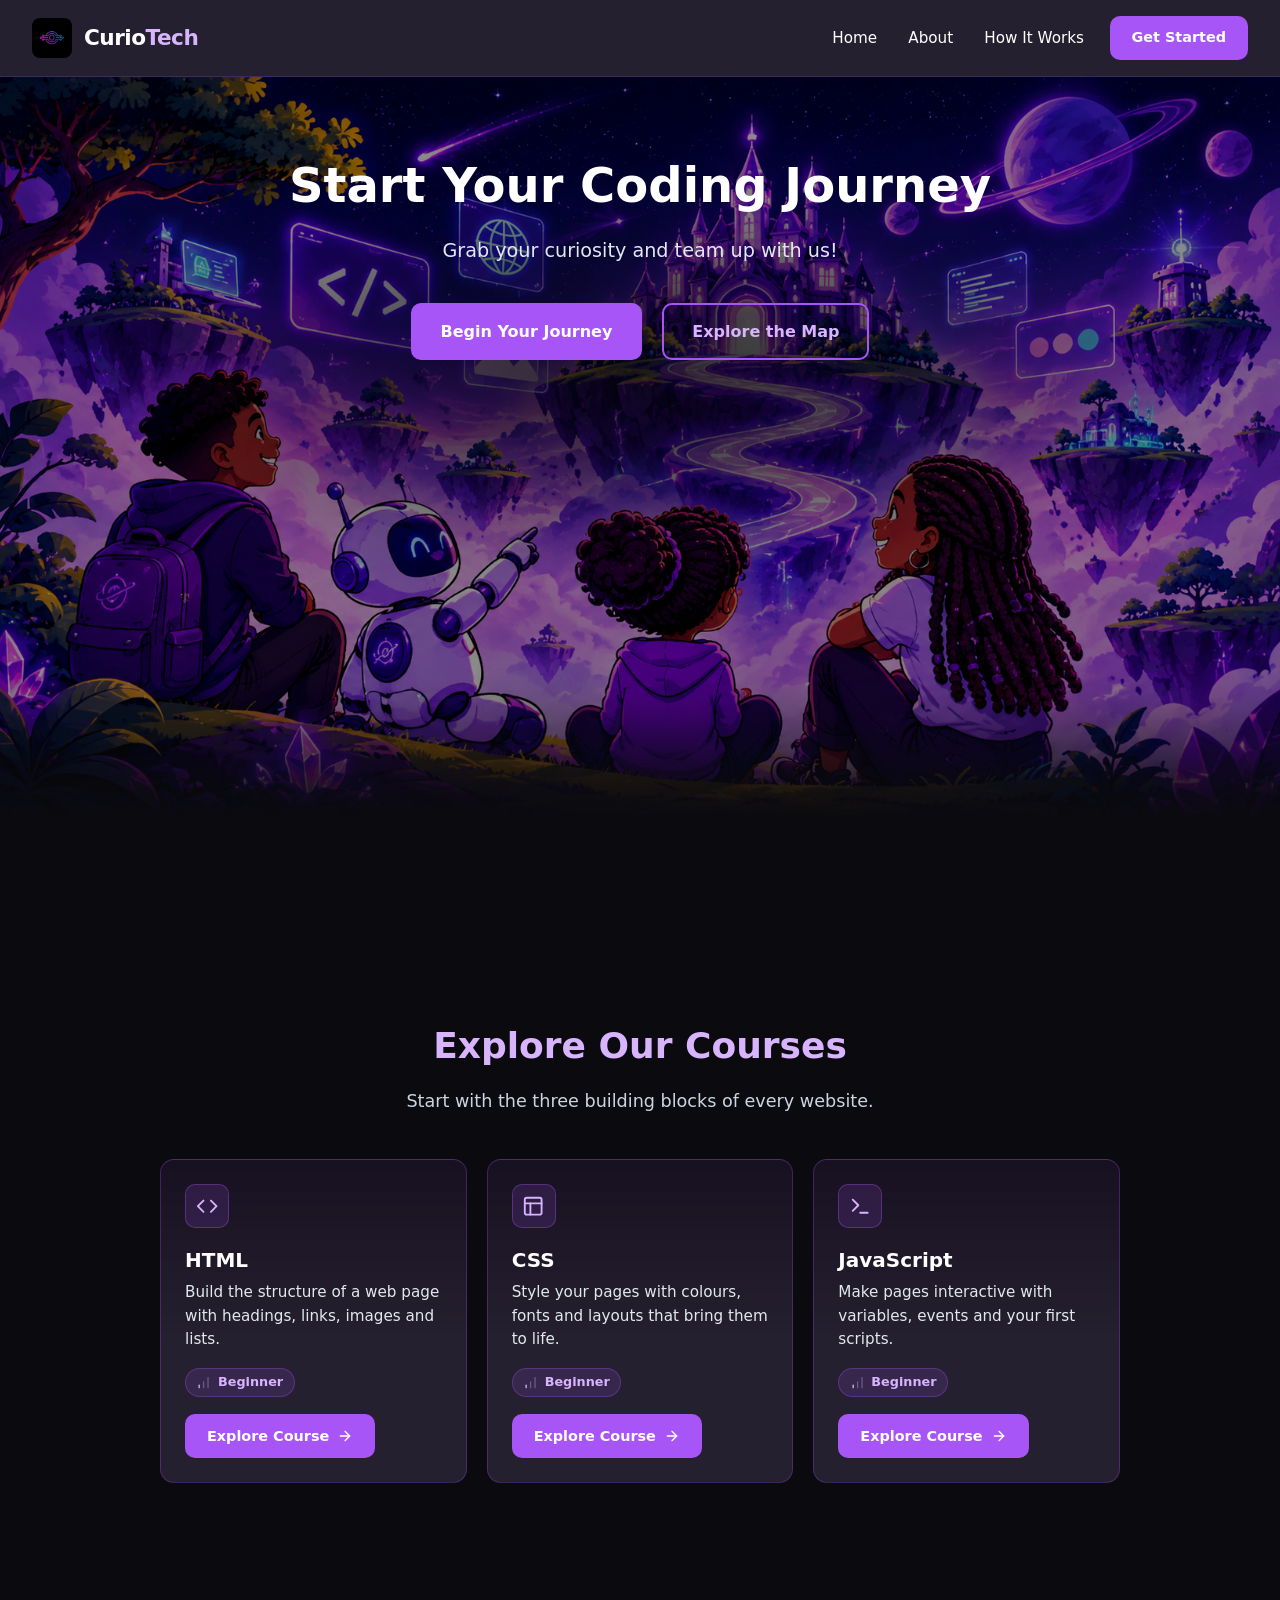
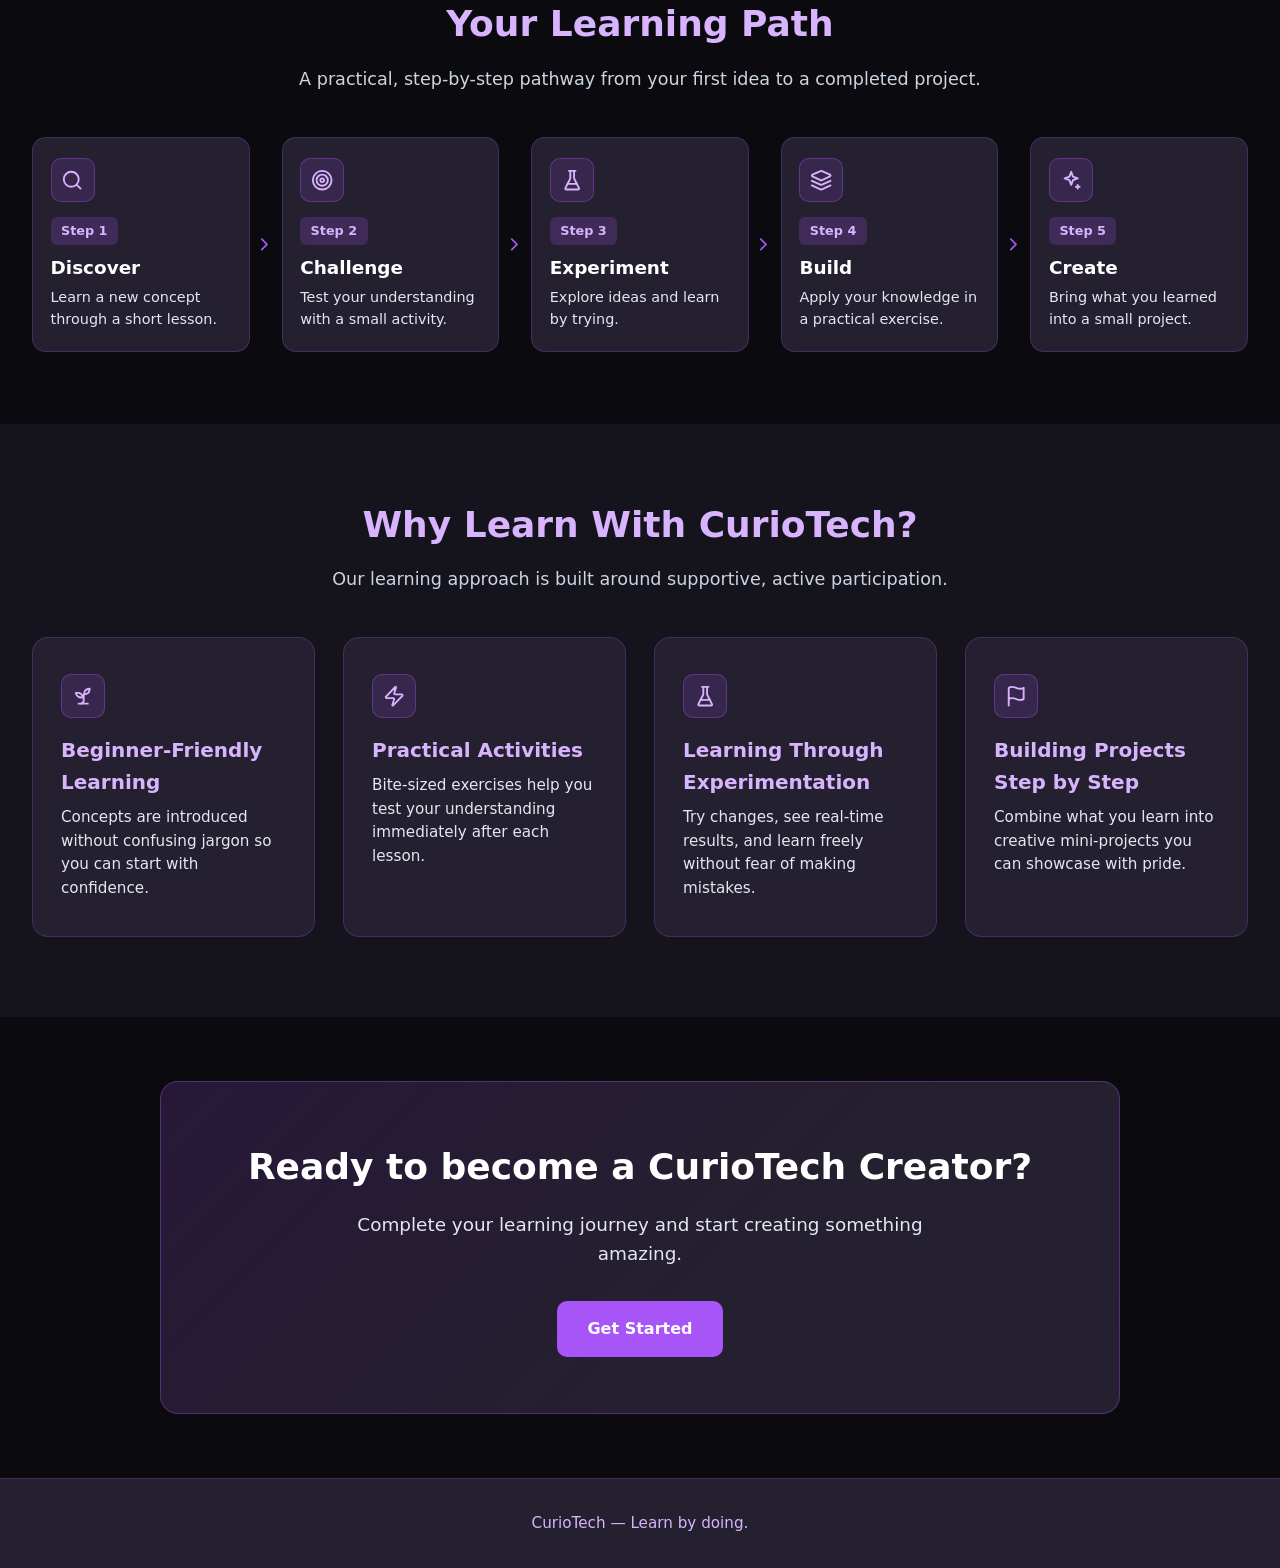
==== commit c939a312: "update UI" ====
--- a/index.html
+++ b/index.html
@@ -8,18 +8,40 @@
   <link rel="icon" href="assets/images/logo.png" type="image/png">
   <!-- Shared stylesheet containing brand colors, typography, and responsive styles -->
   <link rel="stylesheet" href="css/styles.css">
+  <!-- Homepage-only refinements (responsive menu, course cards, learning path) -->
+  <link rel="stylesheet" href="css/home.css">
+  <noscript>
+    <style>
+      /* Without JavaScript the hamburger cannot open, so keep the links visible. */
+      .home-header .menu-toggle { display: none; }
+      .home-header .site-nav { display: flex; position: static; flex-wrap: wrap; border: 0; padding: 0; }
+    </style>
+  </noscript>
 </head>
 
 <body>
 
   <!-- Site Header & Navigation -->
-  <header class="site-header">
+  <header class="site-header home-header" id="site-header">
     <div class="container">
       <a href="#hero" class="brand" aria-label="CurioTech Home">
         <img src="assets/images/logo.png" alt="CurioTech logo" class="brand-logo">
         <span class="brand-name">Curio<span>Tech</span></span>
       </a>
-      <nav class="site-nav" aria-label="Main navigation">
+      <!-- Hamburger button: only visible on tablet and mobile widths -->
+      <button type="button" class="menu-toggle" id="menu-toggle" aria-controls="site-nav" aria-expanded="false"
+        aria-label="Open menu">
+        <svg class="icon icon-menu" viewBox="0 0 24 24" aria-hidden="true" focusable="false">
+          <line x1="4" x2="20" y1="6" y2="6" />
+          <line x1="4" x2="20" y1="12" y2="12" />
+          <line x1="4" x2="20" y1="18" y2="18" />
+        </svg>
+        <svg class="icon icon-close" viewBox="0 0 24 24" aria-hidden="true" focusable="false">
+          <path d="M18 6 6 18" />
+          <path d="m6 6 12 12" />
+        </svg>
+      </button>
+      <nav class="site-nav" id="site-nav" aria-label="Main navigation">
         <a href="#hero" class="nav-link">Home</a>
         <a href="#about" class="nav-link">About</a>
         <a href="#how-it-works" class="nav-link">How It Works</a>
@@ -47,58 +69,193 @@
       </div>
     </section>
 
-    <!-- About CurioTech Section -->
-    <section class="intro" id="about">
-      <div class="container">
-        <h2 class="intro-title">The Learning Journey</h2>
-        <p class="intro-text">
-          Explore coding through games, challenges, and projects.
-          <span>Time to level up</span>.
-        </p>
-      </div>
-    </section>
-
-    <!-- Learning Journey Section (The 5 CurioTech Steps) -->
-    <section class="journey" id="how-it-works">
+  
+
+    <!-- Explore Our Courses Section: three beginner courses, all leading to the Adventure Map -->
+    <section class="home-courses" id="courses" aria-labelledby="courses-heading">
       <div class="container">
         <div class="section-header">
-          <h2 class="section-title">The Learning Journey</h2>
+          <h2 class="section-title" id="courses-heading">Explore Our Courses</h2>
+          <p class="section-subtitle">Start with the three building blocks of every website.</p>
+        </div>
+        <ul class="hc-grid">
+          <li class="hc-card">
+            <span class="hc-icon" aria-hidden="true">
+              <svg class="icon" viewBox="0 0 24 24" focusable="false">
+                <polyline points="16 18 22 12 16 6" />
+                <polyline points="8 6 2 12 8 18" />
+              </svg>
+            </span>
+            <h3 class="hc-title">HTML</h3>
+            <p class="hc-text">Build the structure of a web page with headings, links, images and lists.</p>
+            <p class="hc-level">
+              <svg class="icon" viewBox="0 0 24 24" aria-hidden="true" focusable="false">
+                <path d="M5 20v-4" />
+                <path d="M12 20v-9" opacity="0.35" />
+                <path d="M19 20V4" opacity="0.35" />
+              </svg>
+              Beginner
+            </p>
+            <a href="adventure.html" class="button button-small hc-action">
+              Explore Course
+              <svg class="icon" viewBox="0 0 24 24" aria-hidden="true" focusable="false">
+                <path d="M5 12h14" />
+                <path d="m12 5 7 7-7 7" />
+              </svg>
+            </a>
+          </li>
+          <li class="hc-card">
+            <span class="hc-icon" aria-hidden="true">
+              <svg class="icon" viewBox="0 0 24 24" focusable="false">
+                <rect width="18" height="18" x="3" y="3" rx="2" />
+                <path d="M3 9h18" />
+                <path d="M9 21V9" />
+              </svg>
+            </span>
+            <h3 class="hc-title">CSS</h3>
+            <p class="hc-text">Style your pages with colours, fonts and layouts that bring them to life.</p>
+            <p class="hc-level">
+              <svg class="icon" viewBox="0 0 24 24" aria-hidden="true" focusable="false">
+                <path d="M5 20v-4" />
+                <path d="M12 20v-9" opacity="0.35" />
+                <path d="M19 20V4" opacity="0.35" />
+              </svg>
+              Beginner
+            </p>
+            <a href="adventure.html" class="button button-small hc-action">
+              Explore Course
+              <svg class="icon" viewBox="0 0 24 24" aria-hidden="true" focusable="false">
+                <path d="M5 12h14" />
+                <path d="m12 5 7 7-7 7" />
+              </svg>
+            </a>
+          </li>
+          <li class="hc-card">
+            <span class="hc-icon" aria-hidden="true">
+              <svg class="icon" viewBox="0 0 24 24" focusable="false">
+                <polyline points="4 17 10 11 4 5" />
+                <line x1="12" x2="20" y1="19" y2="19" />
+              </svg>
+            </span>
+            <h3 class="hc-title">JavaScript</h3>
+            <p class="hc-text">Make pages interactive with variables, events and your first scripts.</p>
+            <p class="hc-level">
+              <svg class="icon" viewBox="0 0 24 24" aria-hidden="true" focusable="false">
+                <path d="M5 20v-4" />
+                <path d="M12 20v-9" opacity="0.35" />
+                <path d="M19 20V4" opacity="0.35" />
+              </svg>
+              Beginner
+            </p>
+            <a href="adventure.html" class="button button-small hc-action">
+              Explore Course
+              <svg class="icon" viewBox="0 0 24 24" aria-hidden="true" focusable="false">
+                <path d="M5 12h14" />
+                <path d="m12 5 7 7-7 7" />
+              </svg>
+            </a>
+          </li>
+        </ul>
+      </div>
+    </section>
+
+    <!-- Your Learning Path Section (the 5 CurioTech steps). Keeps id="how-it-works" for existing links. -->
+    <section class="journey home-path" id="how-it-works" aria-labelledby="path-heading">
+      <div class="container">
+        <div class="section-header">
+          <h2 class="section-title" id="path-heading">Your Learning Path</h2>
           <p class="section-subtitle">A practical, step-by-step pathway from your first idea to a completed project.</p>
         </div>
-        <ol class="journey-list">
+        <ol class="hp-list">
           <!-- Step 1: Discover -->
-          <li class="journey-card">
-            <span class="step-number">Step 1</span>
-            <h3 class="journey-card-title">Discover</h3>
-            <p class="journey-card-text">Learn a new concept through a short lesson.</p>
+          <li class="hp-step">
+            <span class="hp-icon" aria-hidden="true">
+              <svg class="icon" viewBox="0 0 24 24" focusable="false">
+                <circle cx="11" cy="11" r="8" />
+                <path d="m21 21-4.3-4.3" />
+              </svg>
+            </span>
+            <div class="hp-body">
+              <span class="step-number">Step 1</span>
+              <h3 class="hp-title">Discover</h3>
+              <p class="hp-text">Learn a new concept through a short lesson.</p>
+            </div>
+            <span class="hp-arrow" aria-hidden="true">
+              <svg class="icon" viewBox="0 0 24 24" focusable="false"><path d="m9 18 6-6-6-6" /></svg>
+            </span>
           </li>
 
           <!-- Step 2: Challenge -->
-          <li class="journey-card">
-            <span class="step-number">Step 2</span>
-            <h3 class="journey-card-title">Challenge</h3>
-            <p class="journey-card-text">Test your understanding with a small activity.</p>
+          <li class="hp-step">
+            <span class="hp-icon" aria-hidden="true">
+              <svg class="icon" viewBox="0 0 24 24" focusable="false">
+                <circle cx="12" cy="12" r="10" />
+                <circle cx="12" cy="12" r="6" />
+                <circle cx="12" cy="12" r="2" />
+              </svg>
+            </span>
+            <div class="hp-body">
+              <span class="step-number">Step 2</span>
+              <h3 class="hp-title">Challenge</h3>
+              <p class="hp-text">Test your understanding with a small activity.</p>
+            </div>
+            <span class="hp-arrow" aria-hidden="true">
+              <svg class="icon" viewBox="0 0 24 24" focusable="false"><path d="m9 18 6-6-6-6" /></svg>
+            </span>
           </li>
 
           <!-- Step 3: Experiment -->
-          <li class="journey-card">
-            <span class="step-number">Step 3</span>
-            <h3 class="journey-card-title">Experiment</h3>
-            <p class="journey-card-text">Explore ideas and learn by trying.</p>
+          <li class="hp-step">
+            <span class="hp-icon" aria-hidden="true">
+              <svg class="icon" viewBox="0 0 24 24" focusable="false">
+                <path d="M10 2v7.527a2 2 0 0 1-.211.896L4.72 20.55a1 1 0 0 0 .9 1.45h12.76a1 1 0 0 0 .9-1.45l-5.069-10.127A2 2 0 0 1 14 9.527V2" />
+                <path d="M8.5 2h7" />
+                <path d="M7 16h10" />
+              </svg>
+            </span>
+            <div class="hp-body">
+              <span class="step-number">Step 3</span>
+              <h3 class="hp-title">Experiment</h3>
+              <p class="hp-text">Explore ideas and learn by trying.</p>
+            </div>
+            <span class="hp-arrow" aria-hidden="true">
+              <svg class="icon" viewBox="0 0 24 24" focusable="false"><path d="m9 18 6-6-6-6" /></svg>
+            </span>
           </li>
 
           <!-- Step 4: Build -->
-          <li class="journey-card">
-            <span class="step-number">Step 4</span>
-            <h3 class="journey-card-title">Build</h3>
-            <p class="journey-card-text">Apply your knowledge in a practical exercise.</p>
+          <li class="hp-step">
+            <span class="hp-icon" aria-hidden="true">
+              <svg class="icon" viewBox="0 0 24 24" focusable="false">
+                <path d="m12.83 2.18a2 2 0 0 0-1.66 0L2.6 6.08a1 1 0 0 0 0 1.83l8.58 3.91a2 2 0 0 0 1.66 0l8.58-3.9a1 1 0 0 0 0-1.83Z" />
+                <path d="m22 17.65-9.17 4.16a2 2 0 0 1-1.66 0L2 17.65" />
+                <path d="m22 12.65-9.17 4.16a2 2 0 0 1-1.66 0L2 12.65" />
+              </svg>
+            </span>
+            <div class="hp-body">
+              <span class="step-number">Step 4</span>
+              <h3 class="hp-title">Build</h3>
+              <p class="hp-text">Apply your knowledge in a practical exercise.</p>
+            </div>
+            <span class="hp-arrow" aria-hidden="true">
+              <svg class="icon" viewBox="0 0 24 24" focusable="false"><path d="m9 18 6-6-6-6" /></svg>
+            </span>
           </li>
 
           <!-- Step 5: Create -->
-          <li class="journey-card">
-            <span class="step-number">Step 5</span>
-            <h3 class="journey-card-title">Create</h3>
-            <p class="journey-card-text">Bring what you learned into a small project.</p>
+          <li class="hp-step">
+            <span class="hp-icon" aria-hidden="true">
+              <svg class="icon" viewBox="0 0 24 24" focusable="false">
+                <path d="M12 3l1.9 5.1L19 10l-5.1 1.9L12 17l-1.9-5.1L5 10l5.1-1.9z" />
+                <path d="M19 17v4" />
+                <path d="M17 19h4" />
+              </svg>
+            </span>
+            <div class="hp-body">
+              <span class="step-number">Step 5</span>
+              <h3 class="hp-title">Create</h3>
+              <p class="hp-text">Bring what you learned into a small project.</p>
+            </div>
           </li>
         </ol>
       </div>
@@ -113,25 +270,47 @@
         </div>
         <ul class="benefits-list">
           <li class="benefit-card">
-            <span class="benefit-icon">🌱</span>
+            <span class="benefit-icon" aria-hidden="true">
+              <svg class="icon" viewBox="0 0 24 24" focusable="false">
+                <path d="M7 20h10" />
+                <path d="M10 20c5.5-2.5.8-6.4 3-10" />
+                <path d="M9.5 9.4c1.1.8 1.8 2.2 2.3 3.7-2 .4-3.5.4-4.8-.3-1.2-.6-2.3-1.9-3-4.2 2.8-.5 4.4 0 5.5.8z" />
+                <path d="M14.1 6a7 7 0 0 0-1.1 4c1.9-.1 3.3-.6 4.3-1.4 1-1 1.6-2.3 1.7-4.6-2.7.1-4 1-4.9 2z" />
+              </svg>
+            </span>
             <h3 class="benefit-title">Beginner-Friendly Learning</h3>
             <p class="benefit-text">Concepts are introduced without confusing jargon so you can start with confidence.
             </p>
           </li>
           <li class="benefit-card">
-            <span class="benefit-icon">⚡</span>
+            <span class="benefit-icon" aria-hidden="true">
+              <svg class="icon" viewBox="0 0 24 24" focusable="false">
+                <path d="M4 14a1 1 0 0 1-.78-1.63l9.9-10.2a.5.5 0 0 1 .86.46l-1.92 6.02A1 1 0 0 0 13 10h7a1 1 0 0 1 .78 1.63l-9.9 10.2a.5.5 0 0 1-.86-.46l1.92-6.02A1 1 0 0 0 11 14z" />
+              </svg>
+            </span>
             <h3 class="benefit-title">Practical Activities</h3>
             <p class="benefit-text">Bite-sized exercises help you test your understanding immediately after each lesson.
             </p>
           </li>
           <li class="benefit-card">
-            <span class="benefit-icon">🧪</span>
+            <span class="benefit-icon" aria-hidden="true">
+              <svg class="icon" viewBox="0 0 24 24" focusable="false">
+                <path d="M10 2v7.527a2 2 0 0 1-.211.896L4.72 20.55a1 1 0 0 0 .9 1.45h12.76a1 1 0 0 0 .9-1.45l-5.069-10.127A2 2 0 0 1 14 9.527V2" />
+                <path d="M8.5 2h7" />
+                <path d="M7 16h10" />
+              </svg>
+            </span>
             <h3 class="benefit-title">Learning Through Experimentation</h3>
             <p class="benefit-text">Try changes, see real-time results, and learn freely without fear of making
               mistakes.</p>
           </li>
           <li class="benefit-card">
-            <span class="benefit-icon">🚀</span>
+            <span class="benefit-icon" aria-hidden="true">
+              <svg class="icon" viewBox="0 0 24 24" focusable="false">
+                <path d="M4 15s1-1 4-1 5 2 8 2 4-1 4-1V3s-1 1-4 1-5-2-8-2-4 1-4 1z" />
+                <line x1="4" x2="4" y1="22" y2="15" />
+              </svg>
+            </span>
             <h3 class="benefit-title">Building Projects Step by Step</h3>
             <p class="benefit-text">Combine what you learn into creative mini-projects you can showcase with pride.</p>
           </li>
@@ -143,8 +322,8 @@
     <section class="cta-section">
       <div class="container">
         <div class="cta-box">
-          <h2 class="cta-title">Ready to begin your journey?</h2>
-          <p class="cta-copy">Join CurioTech today and start exploring practical digital skills at your own pace.</p>
+          <h2 class="cta-title">Ready to become a CurioTech Creator?</h2>
+          <p class="cta-copy">Complete your learning journey and start creating something amazing.</p>
           <a href="login.html" class="button">Get Started</a>
         </div>
       </div>
@@ -155,12 +334,13 @@
   <!-- Site Footer -->
   <footer class="site-footer">
     <div class="container">
-      <p class="footer-text">CurioTech — learn by doing.</p>
+      <p class="footer-text">CurioTech — Learn by doing.</p>
     </div>
   </footer>
 
   <!-- Phase 2 JavaScript connection -->
   <script src="js/main.js"></script>
+  <script src="js/home.js"></script>
 </body>
 
 </html>
--- a/css/styles.css
+++ b/css/styles.css
@@ -114,6 +114,10 @@
   font-weight: 500;
   font-size: 0.95rem;
   transition: color 0.2s ease;
+  /* 44px touch target */
+  display: inline-flex;
+  align-items: center;
+  min-height: 44px;
 }
 
 .nav-link:hover {
@@ -192,13 +196,22 @@
   border-color: #9333ea;
 }
 
-.button-secondary {
+.button-secondary,
+.button-outline {
   background-color: transparent;
   color: var(--color-lavender);
   border: 2px solid var(--color-purple);
 }
 
-.button-secondary:hover {
+/* Disabled outline buttons look unavailable (the filled primary look is only for the main action) */
+.button-outline:disabled,
+.button-outline[aria-disabled="true"] {
+  opacity: 0.5;
+  cursor: not-allowed;
+}
+
+.button-secondary:hover,
+.button-outline:not(:disabled):not([aria-disabled="true"]):hover {
   background-color: rgba(168, 85, 247, 0.15);
   color: var(--color-white);
   border-color: var(--color-lavender);
@@ -207,14 +220,15 @@
 .button-small {
   padding: 0.45rem 1.1rem;
   font-size: 0.9rem;
+  min-height: 44px;   /* 44px touch target */
 }
 
 .button-full {
   width: 100%;
 }
 
-/* Distinct Logout button for dashboard navigation */
-.nav-logout-btn {
+/* Distinct Home button at the end of the page navigation (there are no accounts, so no logout) */
+.nav-home-btn {
   margin-left: 0.85rem;
   padding: 0.45rem 1.15rem;
   font-size: 0.9rem;
@@ -226,17 +240,19 @@
   text-decoration: none;
   cursor: pointer;
   transition: background-color 0.2s ease, border-color 0.2s ease, box-shadow 0.2s ease, transform 0.1s ease;
-  display: inline-block;
-}
-
-.nav-logout-btn:hover {
+  display: inline-flex;
+  align-items: center;
+  min-height: 44px;   /* 44px touch target */
+}
+
+.nav-home-btn:hover {
   background-color: var(--color-purple);
   color: var(--color-white);
   border-color: var(--color-lavender);
   box-shadow: 0 0 12px rgba(168, 85, 247, 0.45);
 }
 
-.nav-logout-btn:focus-visible {
+.nav-home-btn:focus-visible {
   outline: 2px solid var(--color-lavender);
   outline-offset: 3px;
 }
@@ -650,7 +666,7 @@
     padding: 2rem 1.25rem;
   }
 
-  .nav-logout-btn {
+  .nav-home-btn {
     margin-left: 0;
   }
 
@@ -1026,6 +1042,93 @@
   max-width: 550px;
   margin: 0 auto 1rem auto;
   line-height: 1.5;
+}
+
+/* Unlocked achievement (set by js/dashboard.js) */
+.achievement-card.is-unlocked {
+  opacity: 1;
+  border-color: rgba(250, 204, 21, 0.55);
+}
+
+.achievement-card.is-unlocked .achievement-status {
+  color: #FDE68A;
+  background-color: rgba(250, 204, 21, 0.15);
+}
+
+/* Saved projects on the dashboard (set by js/dashboard.js) */
+.portfolio-list {
+  list-style: none;
+  margin: 0 auto 1.25rem auto;
+  padding: 0;
+  display: grid;
+  grid-template-columns: repeat(auto-fill, 240px);
+  justify-content: center;
+  gap: 1rem;
+  text-align: left;
+}
+
+.portfolio-list[hidden] {
+  display: none;
+}
+
+.portfolio-item {
+  display: flex;
+  flex-direction: column;
+  gap: 0.35rem;
+  background-color: rgba(11, 11, 15, 0.5);
+  border: 1px solid rgba(168, 85, 247, 0.25);
+  border-radius: 12px;
+  padding: 0.75rem;
+}
+
+/* A page-sized frame scaled down to a thumbnail (520x326 at 0.41 = 214x134) */
+.portfolio-thumb {
+  position: relative;
+  width: 214px;
+  height: 134px;
+  overflow: hidden;
+  border-radius: 8px;
+  background-color: #fff;
+}
+
+.portfolio-thumb iframe {
+  width: 520px;
+  height: 326px;
+  border: 0;
+  transform: scale(0.4115);
+  transform-origin: top left;
+  pointer-events: none;
+}
+
+.portfolio-item-name {
+  font-weight: 600;
+  color: var(--color-white);
+  overflow-wrap: anywhere;
+}
+
+.portfolio-item-date {
+  font-size: 0.85rem;
+  color: #94A3B8;
+}
+
+.portfolio-item-open {
+  margin-top: 0.4rem;
+  text-align: center;
+}
+
+/* Next step button at the top of the dashboard */
+.welcome-next {
+  margin-top: 1.25rem;
+  display: flex;
+  align-items: center;
+  flex-wrap: wrap;
+  gap: 0.75rem 1.25rem;
+}
+
+.welcome-next-note {
+  margin: 0;
+  color: #CBD5E1;
+  font-size: 0.95rem;
 }
 
 .portfolio-badge {
@@ -1622,13 +1725,22 @@
   background-color: rgba(11, 11, 15, 0.85);
   backdrop-filter: blur(6px);
   display: flex;
-  align-items: center;
+  /* The card centres itself with auto margins (below). Unlike align-items: center, this never pushes the
+     top of a tall card out of reach: when the card is taller than the screen, the overlay scrolls. */
+  align-items: flex-start;
   justify-content: center;
+  overflow-y: auto;
+  overscroll-behavior: contain;
   z-index: 100;
   padding: 1.5rem;
   opacity: 0;
   pointer-events: none;
   transition: opacity 0.25s ease;
+}
+
+/* The page behind a briefing modal does not scroll while it is open (class set by js/adventure.js) */
+body.dest-modal-open {
+  overflow: hidden;
 }
 
 .dest-modal-overlay.active {
@@ -1642,6 +1754,7 @@
   border-radius: 20px;
   max-width: 580px;
   width: 100%;
+  margin: auto;
   padding: 2.5rem 2.25rem;
   position: relative;
   box-shadow: 0 20px 50px rgba(0, 0, 0, 0.6), 0 0 30px rgba(168, 85, 247, 0.3);
@@ -2421,6 +2534,15 @@
   gap: 0.6rem;
 }
 
+/* Phones: the <code> tags line is a row that cannot shrink, so it widened the whole page (488px on a 360px
+   screen). Let the row wrap instead. Wider screens keep the layout above exactly as it was. */
+@media (max-width: 600px) {
+  .celebrate-summary-list li {
+    flex-wrap: wrap;
+    gap: 0.25rem 0.6rem;
+  }
+}
+
 .celebrate-check {
   color: #10B981;
   font-weight: 800;
@@ -2471,4 +2593,2640 @@
   .challenge-options-grid {
     grid-template-columns: 1fr;
   }
-}+}
+
+/* ==========================================================================
+   PHASE 4.4: Interactive Activities & Challenges (Mission 01)
+   New classes only. No existing rules above are modified.
+   ========================================================================== */
+
+.challenge-step[hidden],
+.challenge-step-actions [hidden],
+.studio-custom-clear[hidden] {
+  display: none !important;
+}
+
+.p44-sr-only {
+  position: absolute;
+  width: 1px;
+  height: 1px;
+  padding: 0;
+  margin: -1px;
+  overflow: hidden;
+  clip: rect(0, 0, 0, 0);
+  white-space: nowrap;
+  border: 0;
+}
+
+/* --- Stage 3: Tag Tinkerer --- */
+.tinker-card {
+  background-color: rgba(11, 11, 15, 0.6);
+  border: 1.5px dashed rgba(216, 180, 254, 0.45);
+  border-radius: 14px;
+  padding: 1.5rem;
+  margin: 1.5rem 0;
+}
+
+.tinker-head {
+  display: flex;
+  flex-wrap: wrap;
+  align-items: center;
+  gap: 0.6rem;
+  margin-bottom: 0.4rem;
+}
+
+.tinker-title {
+  font-size: 1.25rem;
+  color: var(--color-white);
+  margin: 0;
+}
+
+.tinker-optional-badge {
+  font-size: 0.75rem;
+  font-weight: 700;
+  color: var(--color-lavender);
+  background: rgba(168, 85, 247, 0.2);
+  padding: 0.2rem 0.6rem;
+  border-radius: 12px;
+}
+
+.tinker-intro {
+  color: #CBD5E1;
+  font-size: 0.95rem;
+  margin-bottom: 1rem;
+}
+
+.tinker-grid {
+  display: grid;
+  grid-template-columns: repeat(auto-fit, minmax(min(100%, 260px), 1fr));
+  gap: 1.25rem;
+}
+
+.tinker-controls {
+  display: flex;
+  flex-direction: column;
+  gap: 0.6rem;
+  min-width: 0;
+}
+
+.tinker-label,
+.studio-custom-label {
+  font-size: 0.8rem;
+  font-weight: 800;
+  letter-spacing: 0.4px;
+  text-transform: uppercase;
+  color: var(--color-lavender);
+}
+
+.studio-custom-label {
+  display: block;
+  margin-top: 0.75rem;
+  margin-bottom: 0.35rem;
+}
+
+.tinker-input {
+  width: 100%;
+  min-height: 44px;
+  background-color: rgba(37, 32, 47, 0.9);
+  border: 1.5px solid rgba(168, 85, 247, 0.4);
+  border-radius: 10px;
+  color: var(--color-white);
+  font-size: 1rem;
+  padding: 0.5rem 0.75rem;
+}
+
+.tinker-input:focus {
+  border-color: var(--color-purple);
+}
+
+.tinker-btn-row {
+  display: flex;
+  flex-wrap: wrap;
+  gap: 0.5rem;
+}
+
+.tinker-btn {
+  min-height: 44px;
+  background-color: rgba(37, 32, 47, 0.8);
+  border: 1.5px solid rgba(168, 85, 247, 0.35);
+  border-radius: 10px;
+  color: #E2E8F0;
+  font-size: 0.9rem;
+  font-weight: 600;
+  padding: 0.4rem 0.9rem;
+  cursor: pointer;
+  transition: all 0.2s ease;
+}
+
+.tinker-btn:hover {
+  border-color: var(--color-purple);
+  background-color: rgba(168, 85, 247, 0.2);
+}
+
+.tinker-btn.active {
+  background-color: var(--color-purple);
+  border-color: var(--color-purple);
+  color: var(--color-white);
+}
+
+.tinker-code {
+  background-color: #0B0B0F;
+  border: 1px solid rgba(168, 85, 247, 0.25);
+  border-radius: 10px;
+  color: #38BDF8;
+  font-family: monospace;
+  font-size: 0.9rem;
+  line-height: 1.5;
+  padding: 0.75rem 1rem;
+  margin: 0.25rem 0 0;
+  white-space: pre-wrap;
+  overflow-wrap: anywhere;
+}
+
+.tinker-output {
+  background-color: #121019;
+  border: 2px solid rgba(168, 85, 247, 0.35);
+  border-radius: 12px;
+  padding: 1rem;
+  display: flex;
+  flex-direction: column;
+  gap: 0.75rem;
+  min-width: 0;
+}
+
+.tinker-output-bar {
+  font-size: 0.75rem;
+  font-weight: 700;
+  letter-spacing: 0.5px;
+  color: #38BDF8;
+}
+
+.tinker-preview {
+  background-color: #0B0B0F;
+  border: 1px solid rgba(168, 85, 247, 0.2);
+  border-radius: 10px;
+  padding: 1rem;
+  min-height: 120px;
+  overflow-wrap: anywhere;
+}
+
+.tinker-preview h1 {
+  font-size: 1.6rem;
+  line-height: 1.2;
+  color: var(--color-white);
+  margin: 0;
+}
+
+.tinker-preview p {
+  font-size: 0.95rem;
+  color: #CBD5E1;
+  margin: 0;
+}
+
+.tinker-preview-img {
+  font-size: 2.5rem;
+  margin-top: 0.5rem;
+}
+
+.tinker-note {
+  font-size: 0.9rem;
+  color: #E2E8F0;
+  line-height: 1.5;
+}
+
+/* --- Stage 4: quest tracker, Tag Detective, Build the Page --- */
+.challenge-tracker {
+  display: flex;
+  flex-wrap: wrap;
+  gap: 0.6rem;
+  margin: 1.25rem 0 0;
+}
+
+.challenge-chip {
+  min-height: 44px;
+  display: inline-flex;
+  align-items: center;
+  gap: 0.5rem;
+  background-color: rgba(37, 32, 47, 0.8);
+  border: 1.5px solid rgba(168, 85, 247, 0.3);
+  border-radius: 22px;
+  color: #CBD5E1;
+  font-size: 0.9rem;
+  font-weight: 600;
+  padding: 0.3rem 1rem 0.3rem 0.4rem;
+  cursor: pointer;
+  transition: all 0.2s ease;
+}
+
+.challenge-chip:disabled {
+  opacity: 0.5;
+  cursor: not-allowed;
+}
+
+.challenge-chip.active {
+  border-color: var(--color-purple);
+  background-color: rgba(168, 85, 247, 0.25);
+  color: var(--color-white);
+}
+
+.challenge-chip.solved {
+  border-color: #10B981;
+}
+
+.challenge-chip-mark {
+  width: 28px;
+  height: 28px;
+  border-radius: 50%;
+  display: inline-flex;
+  align-items: center;
+  justify-content: center;
+  background-color: var(--color-purple);
+  color: var(--color-white);
+  font-size: 0.85rem;
+  font-weight: 800;
+}
+
+.challenge-chip.solved .challenge-chip-mark {
+  background-color: #10B981;
+}
+
+.challenge-step-actions {
+  display: flex;
+  flex-wrap: wrap;
+  gap: 0.75rem;
+  margin-top: 1.25rem;
+}
+
+.builder-actions {
+  margin-top: 1rem;
+  margin-bottom: 1rem;
+}
+
+.detective-code {
+  display: flex;
+  flex-direction: column;
+  gap: 0.5rem;
+  background-color: #0B0B0F;
+  border: 1px solid rgba(168, 85, 247, 0.25);
+  border-radius: 12px;
+  padding: 0.75rem;
+  margin-bottom: 1.25rem;
+}
+
+.detective-line {
+  display: flex;
+  align-items: center;
+  gap: 0.85rem;
+  width: 100%;
+  min-height: 48px;
+  background-color: rgba(37, 32, 47, 0.7);
+  border: 2px solid transparent;
+  border-radius: 8px;
+  color: #E2E8F0;
+  text-align: left;
+  padding: 0.5rem 0.75rem;
+  cursor: pointer;
+  transition: all 0.2s ease;
+}
+
+.detective-line code {
+  font-family: monospace;
+  font-size: 0.95rem;
+  color: #38BDF8;
+  overflow-wrap: anywhere;
+}
+
+.detective-line:hover:not([aria-disabled="true"]) {
+  border-color: var(--color-purple);
+  background-color: rgba(168, 85, 247, 0.2);
+}
+
+.detective-num {
+  flex: 0 0 auto;
+  width: 1.5rem;
+  text-align: right;
+  font-family: monospace;
+  color: #64748B;
+}
+
+.detective-line.wrong {
+  border-color: #EF4444;
+  background-color: rgba(239, 68, 68, 0.2);
+}
+
+.detective-line.correct {
+  border-color: #10B981;
+  background-color: rgba(16, 185, 129, 0.2);
+}
+
+.builder-list {
+  list-style: none;
+  display: flex;
+  flex-direction: column;
+  gap: 0.6rem;
+  margin: 0;
+  padding: 0;
+}
+
+.builder-item {
+  display: flex;
+  align-items: center;
+  gap: 0.75rem;
+  background-color: rgba(37, 32, 47, 0.8);
+  border: 2px solid rgba(168, 85, 247, 0.3);
+  border-radius: 12px;
+  padding: 0.6rem 0.75rem;
+}
+
+.builder-item.placed {
+  border-color: #10B981;
+  background-color: rgba(16, 185, 129, 0.15);
+}
+
+.builder-pos {
+  flex: 0 0 auto;
+  width: 28px;
+  height: 28px;
+  border-radius: 50%;
+  display: inline-flex;
+  align-items: center;
+  justify-content: center;
+  background-color: var(--color-purple);
+  color: var(--color-white);
+  font-size: 0.85rem;
+  font-weight: 800;
+}
+
+.builder-icon {
+  font-size: 1.5rem;
+}
+
+.builder-info {
+  flex: 1 1 auto;
+  min-width: 0;
+  display: flex;
+  flex-direction: column;
+  color: var(--color-white);
+}
+
+.builder-info code {
+  font-family: monospace;
+  font-size: 0.85rem;
+  color: #38BDF8;
+}
+
+.builder-controls {
+  flex: 0 0 auto;
+  display: flex;
+  gap: 0.4rem;
+}
+
+.builder-move {
+  width: 44px;
+  height: 44px;
+  background-color: rgba(168, 85, 247, 0.25);
+  border: 1.5px solid var(--color-purple);
+  border-radius: 10px;
+  color: var(--color-white);
+  font-size: 1rem;
+  cursor: pointer;
+}
+
+.builder-move:hover:not(:disabled) {
+  background-color: var(--color-purple);
+}
+
+.builder-move:disabled {
+  opacity: 0.35;
+  cursor: not-allowed;
+}
+
+/* --- Stage 5: own title + HTML peek --- */
+.studio-custom-clear {
+  background: none;
+  border: none;
+  color: var(--color-lavender);
+  font-size: 0.8rem;
+  text-decoration: underline;
+  cursor: pointer;
+  padding: 0.4rem 0;
+  margin-top: 0.25rem;
+}
+
+.blueprint-code-panel {
+  margin-top: 1rem;
+}
+
+.blueprint-code-panel summary {
+  cursor: pointer;
+  color: var(--color-lavender);
+  font-size: 0.85rem;
+  font-weight: 700;
+  min-height: 44px;
+  display: flex;
+  align-items: center;
+}
+
+/* --- Stage 6: personalised recap --- */
+.p44-recap {
+  max-width: 550px;
+  margin: 0 auto;
+  text-align: left;
+  background-color: rgba(168, 85, 247, 0.12);
+  border: 1px solid rgba(168, 85, 247, 0.4);
+  border-radius: 14px;
+  padding: 1.25rem 1.75rem;
+}
+
+.p44-recap-title {
+  font-size: 1.1rem;
+  color: var(--color-white);
+  margin: 0 0 0.5rem;
+}
+
+.p44-recap-list {
+  list-style: none;
+  margin: 0;
+  padding: 0;
+}
+
+.p44-recap-list li {
+  padding: 0.35rem 0;
+  font-size: 0.95rem;
+  color: #E2E8F0;
+}
+
+@media (prefers-reduced-motion: reduce) {
+
+  .challenge-chip,
+  .detective-line,
+  .tinker-btn {
+    transition: none;
+  }
+}
+
+/* Phase 4.4: keep the new quest cards roomy on narrow phones (new quests only) */
+@media (max-width: 480px) {
+
+  .challenge-step[data-step="1"] .challenge-box,
+  .challenge-step[data-step="2"] .challenge-box {
+    padding: 1rem;
+  }
+
+  .builder-item {
+    flex-wrap: wrap;
+  }
+
+  .builder-info {
+    flex: 1 1 120px;
+  }
+
+  .builder-controls {
+    margin-left: auto;
+  }
+}
+
+
+/* Phase 4.4 accessibility polish: 44px touch targets for the new quest buttons,
+   and a visible focus ring when focus is moved to a new stage heading or quest. */
+.challenge-step-next,
+#btn-builder-check {
+  min-height: 44px;
+}
+
+.stage-title:focus-visible,
+.celebrate-title:focus-visible,
+.challenge-question:focus-visible {
+  outline: 2px solid var(--color-lavender);
+  outline-offset: 4px;
+  border-radius: 4px;
+}
+
+
+/* Stage 3 usability: locked Continue button + helper message.
+   The button stays clickable (aria-disabled) so a click can explain what to do next. */
+.inspect-hint {
+  margin: 1.25rem 0 0;
+  padding: 0.75rem 1rem;
+  background-color: rgba(168, 85, 247, 0.15);
+  border: 1px solid var(--color-purple);
+  border-radius: 10px;
+  color: var(--color-lavender);
+  font-size: 0.95rem;
+  font-weight: 600;
+  line-height: 1.45;
+  text-align: center;
+}
+
+.inspect-hint[hidden] {
+  display: none;
+}
+
+#btn-stage-next.is-locked,
+#btn-stage-next.is-locked:hover {
+  background-color: rgba(168, 85, 247, 0.35);
+  border-color: rgba(168, 85, 247, 0.5);
+  color: rgba(255, 255, 255, 0.75);
+  cursor: not-allowed;
+  animation: none;
+}
+
+
+/* ==========================================================================
+   PHASE 4.5.1: Creator's Playground shell (playground.html)
+   New classes only (.pg-*). No existing rules above are modified.
+   Reuses: .mission-header-bar, .mission-card, .mission-pixel-banner,
+   .stage-header, .stage-badge-tag, .pixel-svg-avatar, .p44-sr-only.
+   ========================================================================== */
+
+/* --- Level indicator (display only for now) --- */
+.pg-journey {
+  list-style: none;
+  display: flex;
+  flex-wrap: wrap;
+  gap: 0.5rem;
+  margin: 0;
+  padding: 0;
+}
+
+.pg-step {
+  display: inline-flex;
+  align-items: center;
+  gap: 0.5rem;
+  min-height: 40px;
+  padding: 0.3rem 0.9rem 0.3rem 0.4rem;
+  background-color: rgba(37, 32, 47, 0.8);
+  border: 1.5px solid rgba(168, 85, 247, 0.3);
+  border-radius: 22px;
+  color: #CBD5E1;
+  font-size: 0.9rem;
+  font-weight: 600;
+}
+
+.pg-step.is-current {
+  background-color: rgba(168, 85, 247, 0.25);
+  border-color: var(--color-purple);
+  color: var(--color-white);
+}
+
+.pg-step.is-locked {
+  opacity: 0.6;
+}
+
+.pg-step-num {
+  width: 26px;
+  height: 26px;
+  border-radius: 50%;
+  display: inline-flex;
+  align-items: center;
+  justify-content: center;
+  background-color: var(--color-purple);
+  color: var(--color-white);
+  font-size: 0.8rem;
+  font-weight: 800;
+}
+
+.pg-step.is-locked .pg-step-num {
+  background-color: rgba(168, 85, 247, 0.35);
+}
+
+/* --- Code / Preview toggle (small screens only) --- */
+.pg-view-toggle {
+  display: none;
+}
+
+.pg-view-btn {
+  min-height: 48px;
+  background-color: rgba(37, 32, 47, 0.8);
+  border: 2px solid rgba(168, 85, 247, 0.35);
+  color: #E2E8F0;
+  font-size: 1rem;
+  font-weight: 700;
+  padding: 0.5rem 1rem;
+  cursor: pointer;
+  transition: background-color 0.2s ease, border-color 0.2s ease;
+}
+
+.pg-view-btn:first-child {
+  border-radius: 12px 0 0 12px;
+}
+
+.pg-view-btn:last-child {
+  border-radius: 0 12px 12px 0;
+  border-left-width: 0;
+}
+
+.pg-view-btn:hover {
+  border-color: var(--color-purple);
+  background-color: rgba(168, 85, 247, 0.2);
+}
+
+.pg-view-btn[aria-pressed="true"] {
+  background-color: var(--color-purple);
+  border-color: var(--color-purple);
+  color: var(--color-white);
+}
+
+/* --- Workshop layout: editor + preview side by side --- */
+.pg-workshop {
+  display: grid;
+  grid-template-columns: 1fr 1fr;
+  gap: 1.5rem;
+  margin: 1.5rem 0 0;
+}
+
+.pg-panel {
+  display: flex;
+  flex-direction: column;
+  gap: 0.75rem;
+  min-width: 0;
+}
+
+.pg-panel-head {
+  display: flex;
+  flex-wrap: wrap;
+  align-items: center;
+  justify-content: space-between;
+  gap: 0.5rem 1rem;
+}
+
+.pg-panel-title {
+  font-size: 1.15rem;
+  font-weight: 800;
+  color: var(--color-white);
+  margin: 0;
+}
+
+.pg-file-tabs {
+  list-style: none;
+  display: flex;
+  gap: 0.4rem;
+  margin: 0;
+  padding: 0;
+}
+
+.pg-file-tab {
+  min-height: 44px;
+  min-width: 44px;
+  display: inline-flex;
+  align-items: center;
+  justify-content: center;
+  gap: 0.3rem;
+  padding: 0.2rem 1rem;
+  cursor: pointer;
+  border-radius: 10px;
+  border: 1.5px solid rgba(168, 85, 247, 0.3);
+  background-color: rgba(37, 32, 47, 0.8);
+  color: #CBD5E1;
+  font-family: monospace;
+  font-size: 0.85rem;
+  font-weight: 700;
+}
+
+.pg-file-tab.is-current {
+  background-color: var(--color-purple);
+  border-color: var(--color-purple);
+  color: var(--color-white);
+}
+
+.pg-file-tab.is-locked {
+  opacity: 0.6;
+}
+
+/* Editor */
+.pg-code-well {
+  display: flex;
+  min-height: 340px;
+  background-color: #0B0B0F;
+  border: 2px solid rgba(168, 85, 247, 0.4);
+  border-radius: 14px;
+  overflow: hidden;
+}
+
+
+
+/* Empty preview: a friendly little browser window */
+.pg-browser {
+  display: flex;
+  flex-direction: column;
+  min-height: 340px;
+  background-color: #121019;
+  border: 2px solid rgba(168, 85, 247, 0.35);
+  border-radius: 14px;
+  overflow: hidden;
+}
+
+.pg-browser-bar {
+  display: flex;
+  align-items: center;
+  gap: 0.4rem;
+  padding: 0.6rem 0.9rem;
+  background-color: rgba(37, 32, 47, 0.9);
+  border-bottom: 1px solid rgba(168, 85, 247, 0.25);
+}
+
+.pg-dot {
+  width: 10px;
+  height: 10px;
+  border-radius: 50%;
+  background-color: rgba(216, 180, 254, 0.5);
+}
+
+.pg-address {
+  margin-left: 0.5rem;
+  font-family: monospace;
+  font-size: 0.8rem;
+  color: #94A3B8;
+}
+
+.pg-browser-screen {
+  flex: 1 1 auto;
+  display: flex;
+  flex-direction: column;
+  align-items: center;
+  justify-content: center;
+  gap: 0.4rem;
+  padding: 1.5rem;
+  text-align: center;
+  background-color: #0B0B0F;
+}
+
+.pg-empty-title {
+  font-size: 1.05rem;
+  font-weight: 700;
+  color: var(--color-lavender);
+  margin: 0;
+}
+
+.pg-empty-text {
+  font-size: 0.95rem;
+  color: #CBD5E1;
+  line-height: 1.5;
+  margin: 0;
+}
+
+/* --- Phones and small tablets: one panel at a time --- */
+@media (max-width: 900px) {
+  .pg-view-toggle {
+    display: grid;
+    grid-template-columns: 1fr 1fr;
+    margin-top: 1.25rem;
+  }
+
+  .pg-workshop {
+    grid-template-columns: 1fr;
+    margin-top: 1rem;
+  }
+
+  .pg-workshop[data-view="code"] .pg-preview-panel,
+  .pg-workshop[data-view="preview"] .pg-code-panel {
+    display: none;
+  }
+
+  .pg-code-well,
+  .pg-browser {
+    min-height: 280px;
+  }
+}
+
+@media (prefers-reduced-motion: reduce) {
+  .pg-view-btn {
+    transition: none;
+  }
+}
+
+
+/* --------------------------------------------------------------------------
+   PHASE 4.5.2: HTML editor + sandboxed live preview
+   -------------------------------------------------------------------------- */
+.pg-code-well:focus-within {
+  border-color: var(--color-lavender);
+  box-shadow: 0 0 0 3px rgba(216, 180, 254, 0.25);
+}
+
+.pg-editor {
+  flex: 1 1 auto;
+  display: block;
+  width: 100%;
+  min-height: 340px;
+  margin: 0;
+  padding: 1rem;
+  background-color: #0B0B0F;
+  border: 0;
+  color: #E2E8F0;
+  caret-color: var(--color-lavender);
+  font-family: ui-monospace, SFMono-Regular, Menlo, Consolas, monospace;
+  font-size: 1rem;
+  line-height: 1.55;
+  tab-size: 2;
+  resize: vertical;
+}
+
+.pg-editor:focus-visible {
+  outline: 2px solid var(--color-lavender);
+  outline-offset: -4px;
+}
+
+.pg-editor-foot {
+  display: flex;
+  flex-wrap: wrap;
+  justify-content: space-between;
+  gap: 0.25rem 1rem;
+}
+
+.pg-hint,
+.pg-count,
+.pg-note {
+  margin: 0;
+  font-size: 0.85rem;
+  line-height: 1.4;
+  color: #94A3B8;
+}
+
+.pg-count {
+  font-family: monospace;
+}
+
+.pg-count.is-near-limit {
+  color: #FBBF24;
+  font-weight: 700;
+}
+
+.pg-editor-actions {
+  display: flex;
+  flex-wrap: wrap;
+  align-items: center;
+  gap: 0.5rem 1rem;
+}
+
+.pg-reset-btn {
+  min-height: 44px;
+}
+
+.pg-note {
+  flex: 1 1 200px;
+  color: var(--color-lavender);
+}
+
+.pg-note:empty {
+  display: none;
+}
+
+/* Live preview frame fills the little browser window */
+.pg-browser-screen.has-frame {
+  padding: 0;
+  align-items: stretch;
+  justify-content: stretch;
+  background-color: #FFFFFF;
+}
+
+.pg-preview-empty {
+  display: flex;
+  flex-direction: column;
+  align-items: center;
+  gap: 0.4rem;
+  text-align: center;
+}
+
+.pg-preview-empty[hidden],
+.pg-frame[hidden] {
+  display: none;
+}
+
+.pg-frame {
+  flex: 1 1 auto;
+  width: 100%;
+  min-height: 300px;
+  border: 0;
+  background-color: #FFFFFF;
+}
+
+.pg-preview-empty code,
+.pg-hint code {
+  font-family: monospace;
+  color: #38BDF8;
+}
+
+@media (max-width: 900px) {
+  .pg-editor {
+    min-height: 280px;
+  }
+
+  .pg-frame {
+    min-height: 260px;
+  }
+}
+
+
+/* --------------------------------------------------------------------------
+   PHASE 4.5.3: CSS editor, tabs and styling chips
+   -------------------------------------------------------------------------- */
+.pg-pane {
+  display: flex;
+  flex-direction: column;
+  gap: 0.75rem;
+  min-width: 0;
+}
+
+.pg-pane[hidden] {
+  display: none;
+}
+
+.pg-file-tab:not(.is-current):not(.is-locked):hover {
+  border-color: var(--color-purple);
+  background-color: rgba(168, 85, 247, 0.2);
+}
+
+.pg-file-tab.is-locked {
+  cursor: not-allowed;
+}
+
+/* --- Styling chips --- */
+.pg-chips {
+  display: flex;
+  flex-direction: column;
+  gap: 0.6rem;
+  margin-top: 0.5rem;
+  padding: 1rem;
+  background-color: rgba(11, 11, 15, 0.6);
+  border: 1.5px dashed rgba(216, 180, 254, 0.45);
+  border-radius: 14px;
+}
+
+.pg-chips-title {
+  margin: 0;
+  font-size: 1.1rem;
+  font-weight: 800;
+  color: var(--color-white);
+}
+
+.pg-chips-intro {
+  margin: 0;
+  font-size: 0.95rem;
+  line-height: 1.5;
+  color: #CBD5E1;
+}
+
+.pg-chip-groups {
+  display: flex;
+  flex-direction: column;
+  gap: 0.5rem;
+}
+
+.pg-chip-cat {
+  background-color: rgba(37, 32, 47, 0.6);
+  border: 1px solid rgba(168, 85, 247, 0.3);
+  border-radius: 12px;
+  padding: 0 0.9rem;
+}
+
+.pg-chip-cat > summary {
+  display: flex;
+  align-items: center;
+  min-height: 44px;
+  cursor: pointer;
+  font-weight: 700;
+  color: var(--color-lavender);
+}
+
+.pg-chip-cat[open] > summary {
+  margin-bottom: 0.25rem;
+}
+
+.pg-chip-slot {
+  padding: 0.5rem 0 0.9rem;
+  border-top: 1px solid rgba(168, 85, 247, 0.15);
+}
+
+.pg-chip-slot-title {
+  margin: 0 0 0.15rem;
+  font-size: 0.85rem;
+  font-weight: 800;
+  letter-spacing: 0.4px;
+  text-transform: uppercase;
+  color: var(--color-white);
+}
+
+.pg-chip-help {
+  margin: 0 0 0.6rem;
+  font-size: 0.85rem;
+  line-height: 1.45;
+  color: #94A3B8;
+}
+
+.pg-chip-row {
+  display: flex;
+  flex-wrap: wrap;
+  gap: 0.5rem;
+}
+
+.pg-chip {
+  min-height: 44px;
+  min-width: 44px;
+  display: inline-flex;
+  align-items: center;
+  justify-content: center;
+  gap: 0.5rem;
+  padding: 0.3rem 0.9rem;
+  background-color: rgba(37, 32, 47, 0.9);
+  border: 1.5px solid rgba(168, 85, 247, 0.4);
+  border-radius: 22px;
+  color: #E2E8F0;
+  font-size: 0.9rem;
+  font-weight: 600;
+  cursor: pointer;
+  transition: background-color 0.2s ease, border-color 0.2s ease;
+}
+
+.pg-chip:hover {
+  border-color: var(--color-purple);
+  background-color: rgba(168, 85, 247, 0.2);
+}
+
+.pg-chip[aria-pressed="true"] {
+  background-color: var(--color-purple);
+  border-color: var(--color-purple);
+  color: var(--color-white);
+}
+
+.pg-chip-swatch {
+  width: 18px;
+  height: 18px;
+  flex: 0 0 auto;
+  border-radius: 50%;
+  border: 2px solid rgba(255, 255, 255, 0.7);
+}
+
+@media (prefers-reduced-motion: reduce) {
+  .pg-chip {
+    transition: none;
+  }
+}
+
+
+/* --------------------------------------------------------------------------
+   PHASE 4.5.4: Run Code bar, Stop, and the Output area
+   -------------------------------------------------------------------------- */
+.pg-run-bar {
+  display: flex;
+  flex-wrap: wrap;
+  align-items: center;
+  gap: 0.6rem 0.75rem;
+  margin-top: 1.25rem;
+  padding: 0.75rem 1rem;
+  background-color: rgba(11, 11, 15, 0.6);
+  border: 1.5px solid rgba(168, 85, 247, 0.4);
+  border-radius: 14px;
+}
+
+.pg-run-btn,
+.pg-stop-btn,
+.pg-output-clear {
+  min-height: 44px;
+}
+
+.pg-run-btn[aria-disabled="true"],
+.pg-stop-btn[aria-disabled="true"] {
+  opacity: 0.5;
+  cursor: not-allowed;
+}
+
+.pg-run-status {
+  flex: 1 1 220px;
+  margin: 0;
+  font-size: 0.9rem;
+  line-height: 1.45;
+  color: var(--color-lavender);
+}
+
+/* --- Output (below the preview) --- */
+.pg-output {
+  display: flex;
+  flex-direction: column;
+  gap: 0.5rem;
+  margin-top: 0.25rem;
+}
+
+.pg-output-head {
+  display: flex;
+  align-items: center;
+  justify-content: space-between;
+  gap: 0.75rem;
+}
+
+.pg-output-title {
+  margin: 0;
+  font-size: 1.05rem;
+  font-weight: 800;
+  color: var(--color-white);
+}
+
+.pg-output-log {
+  min-height: 120px;
+  max-height: 260px;
+  overflow-y: auto;
+  padding: 0.75rem 1rem;
+  background-color: #0B0B0F;
+  border: 2px solid rgba(168, 85, 247, 0.35);
+  border-radius: 12px;
+  font-family: ui-monospace, SFMono-Regular, Menlo, Consolas, monospace;
+  font-size: 0.9rem;
+  line-height: 1.5;
+}
+
+.pg-output-log:focus-visible {
+  outline: 2px solid var(--color-lavender);
+  outline-offset: 2px;
+}
+
+.pg-output-empty {
+  margin: 0;
+  color: #94A3B8;
+  font-family: system-ui, -apple-system, "Segoe UI", Roboto, sans-serif;
+  font-size: 0.9rem;
+}
+
+.pg-out-line {
+  padding: 0.15rem 0;
+  color: #E2E8F0;
+  white-space: pre-wrap;
+  overflow-wrap: anywhere;
+}
+
+.pg-out-line.is-info {
+  color: #38BDF8;
+}
+
+.pg-out-line.is-warn {
+  color: #FBBF24;
+}
+
+.pg-out-line.is-warn::before {
+  content: "\26A0\FE0F  ";
+}
+
+.pg-out-line.is-error {
+  color: #FCA5A5;
+}
+
+.pg-out-line.is-error::before {
+  content: "\2716  ";
+}
+
+.pg-out-line.is-system {
+  color: var(--color-lavender);
+  font-style: italic;
+}
+
+.pg-pixel-original {
+  font-size: 0.9rem;
+  color: #94A3B8;
+}
+
+
+/* --------------------------------------------------------------------------
+   PHASE 4.5.5: Guided progression (level indicator states + mission card)
+   -------------------------------------------------------------------------- */
+.pg-step.is-done {
+  border-color: #10B981;
+  color: var(--color-white);
+}
+
+.pg-step.is-done .pg-step-num {
+  background-color: #10B981;
+}
+
+.pg-step.is-upcoming {
+  opacity: 0.65;
+}
+
+.pg-step.is-upcoming .pg-step-num {
+  background-color: rgba(168, 85, 247, 0.35);
+}
+
+.pg-step.is-skipped {
+  border-style: dashed;
+  opacity: 0.75;
+}
+
+.pg-mission {
+  background-color: rgba(37, 32, 47, 0.85);
+  border: 2px solid var(--color-purple);
+  border-radius: 14px;
+}
+
+.pg-mission.is-complete {
+  border-color: #10B981;
+  background-color: rgba(16, 185, 129, 0.1);
+}
+
+.pg-mission-details {
+  padding: 0 1rem;
+}
+
+.pg-mission-summary {
+  position: relative;
+  display: flex;
+  flex-direction: column;
+  gap: 0.2rem;
+  min-height: 44px;
+  padding: 0.7rem 1.75rem 0.7rem 0;
+  list-style: none;
+  cursor: pointer;
+}
+
+.pg-mission-summary::-webkit-details-marker {
+  display: none;
+}
+
+.pg-mission-summary::after {
+  content: "\25BE";
+  position: absolute;
+  right: 0.1rem;
+  top: 0.7rem;
+  color: var(--color-lavender);
+}
+
+.pg-mission-details:not([open]) .pg-mission-summary::after {
+  content: "\25B8";
+}
+
+.pg-mission-line {
+  display: flex;
+  flex-wrap: wrap;
+  align-items: center;
+  justify-content: space-between;
+  gap: 0.25rem 0.75rem;
+}
+
+.pg-mission-title {
+  font-size: 1.05rem;
+  font-weight: 800;
+  color: var(--color-white);
+}
+
+.pg-mission-title:focus-visible {
+  outline: 2px solid var(--color-lavender);
+  outline-offset: 3px;
+  border-radius: 4px;
+}
+
+.pg-mission-count {
+  font-size: 0.8rem;
+  font-weight: 700;
+  color: var(--color-lavender);
+  background-color: rgba(168, 85, 247, 0.2);
+  padding: 0.15rem 0.6rem;
+  border-radius: 12px;
+}
+
+.pg-mission.is-complete .pg-mission-count {
+  color: #D1FAE5;
+  background-color: rgba(16, 185, 129, 0.25);
+}
+
+.pg-mission-next {
+  font-size: 0.95rem;
+  font-weight: 600;
+  line-height: 1.4;
+  color: var(--color-lavender);
+}
+
+.pg-mission.is-complete .pg-mission-next {
+  color: #D1FAE5;
+}
+
+.pg-mission-intro {
+  margin: 0 0 0.5rem;
+  font-size: 0.95rem;
+  line-height: 1.5;
+  color: #CBD5E1;
+}
+
+.pg-mission-goals {
+  list-style: none;
+  margin: 0 0 0.75rem;
+  padding: 0;
+  display: flex;
+  flex-direction: column;
+  gap: 0.4rem;
+}
+
+.pg-mission-goals li {
+  display: flex;
+  align-items: flex-start;
+  gap: 0.6rem;
+  padding: 0.55rem 0.65rem;
+  background-color: rgba(11, 11, 15, 0.5);
+  border: 1px solid rgba(168, 85, 247, 0.25);
+  border-radius: 10px;
+}
+
+.pg-mission-goals li.is-done {
+  background-color: rgba(16, 185, 129, 0.12);
+  border-color: #10B981;
+}
+
+.pg-goal-mark {
+  flex: 0 0 26px;
+  height: 26px;
+  display: inline-flex;
+  align-items: center;
+  justify-content: center;
+  border: 2px solid var(--color-lavender);
+  border-radius: 50%;
+  font-size: 0.8rem;
+  font-weight: 800;
+  color: transparent;
+}
+
+.pg-mission-goals li.is-done .pg-goal-mark {
+  background-color: #10B981;
+  border-color: #10B981;
+  color: var(--color-white);
+}
+
+.pg-mission-goals li.is-idea .pg-goal-mark {
+  border: 0;
+  color: inherit;
+  font-size: 1.1rem;
+}
+
+.pg-goal-text {
+  flex: 1 1 auto;
+  min-width: 0;
+  font-size: 0.95rem;
+  line-height: 1.4;
+  color: #E2E8F0;
+  overflow-wrap: anywhere;
+}
+
+.pg-goal-where {
+  display: block;
+  font-size: 0.8rem;
+  color: #94A3B8;
+}
+
+.pg-mission-warn {
+  margin: 0 0 0.6rem;
+  font-size: 0.85rem;
+  line-height: 1.4;
+  color: #FBBF24;
+}
+
+.pg-mission-warn[hidden] {
+  display: none;
+}
+
+.pg-mission-actions {
+  display: flex;
+  flex-wrap: wrap;
+  gap: 0.5rem;
+  padding-bottom: 0.9rem;
+}
+
+.pg-mission-btn {
+  min-height: 44px;
+}
+
+.pg-mission-btn[hidden] {
+  display: none;
+}
+
+@media (prefers-reduced-motion: no-preference) {
+  .pg-mission.is-celebrating {
+    animation: pgMissionPulse 1.2s ease-out 1;
+  }
+
+  @keyframes pgMissionPulse {
+    0% {
+      box-shadow: 0 0 0 0 rgba(16, 185, 129, 0.6);
+    }
+
+    100% {
+      box-shadow: 0 0 0 14px rgba(16, 185, 129, 0);
+    }
+  }
+}
+
+.pg-mission-summary:focus-visible {
+  outline: 2px solid var(--color-lavender);
+  outline-offset: 2px;
+  border-radius: 10px;
+}
+
+
+/* --------------------------------------------------------------------------
+   PHASE 4.5.6: Mission 01 blueprint hand-off banner (Creator's Playground)
+   -------------------------------------------------------------------------- */
+.pg-handoff {
+  margin: 1rem 0 0;
+  padding: 0.9rem 1rem;
+  background-color: rgba(37, 32, 47, 0.85);
+  border: 2px solid var(--color-purple);
+  border-radius: 14px;
+}
+
+.pg-handoff[hidden] {
+  display: none;
+}
+
+.pg-handoff-title {
+  margin: 0 0 0.4rem;
+  font-size: 1.05rem;
+  font-weight: 800;
+  color: var(--color-white);
+}
+
+.pg-handoff-title:focus-visible {
+  outline: 2px solid var(--color-lavender);
+  outline-offset: 3px;
+  border-radius: 4px;
+}
+
+.pg-handoff-text {
+  margin: 0 0 0.75rem;
+  font-size: 0.95rem;
+  line-height: 1.5;
+  color: #CBD5E1;
+}
+
+.pg-handoff-actions {
+  display: flex;
+  flex-wrap: wrap;
+  gap: 0.5rem;
+}
+
+.pg-handoff-btn {
+  min-height: 44px;
+}
+
+
+/* --------------------------------------------------------------------------
+   PHASE 4.5.6: Adventure Map entry points to the Creator's Playground
+   -------------------------------------------------------------------------- */
+.adv-freebuild {
+  display: flex;
+  align-items: center;
+  justify-content: space-between;
+  gap: 1rem;
+  flex-wrap: wrap;
+  margin: 2rem 0 2.5rem;
+  padding: 1rem 1.5rem;
+  background-color: rgba(37, 32, 47, 0.6);
+  border: 1.5px dashed rgba(168, 85, 247, 0.4);
+  border-radius: 14px;
+}
+
+.adv-freebuild-info {
+  display: flex;
+  align-items: center;
+  gap: 1rem;
+  flex: 1 1 280px;
+  min-width: 0;
+}
+
+.adv-freebuild-icon {
+  font-size: 1.75rem;
+  flex: 0 0 auto;
+}
+
+.adv-freebuild-title {
+  margin: 0 0 0.2rem;
+  font-size: 1.05rem;
+  font-weight: 800;
+  color: var(--color-white);
+}
+
+.adv-freebuild-desc {
+  margin: 0;
+  font-size: 0.9rem;
+  line-height: 1.45;
+  color: var(--color-lavender);
+}
+
+#modal-playground-link[hidden] {
+  display: none;
+}
+
+
+/* --------------------------------------------------------------------------
+   PHASE 4.5.6: Download my page (Creator's Playground)
+   -------------------------------------------------------------------------- */
+.pg-download-btn {
+  min-height: 44px;
+}
+
+.pg-download-note {
+  margin: 0.6rem 0 0;
+  font-size: 0.85rem;
+  line-height: 1.5;
+  color: #94A3B8;
+}
+
+.pg-download-status {
+  margin: 0.4rem 0 0;
+  font-size: 0.9rem;
+  line-height: 1.45;
+  color: var(--color-lavender);
+}
+
+.pg-download-status:empty {
+  display: none;
+}
+
+
+/* --------------------------------------------------------------------------
+   PHASE 4 CLOSURE: Mission 01 completed state on the Adventure Map
+   -------------------------------------------------------------------------- */
+.dest-status-done {
+  background-color: rgba(16, 185, 129, 0.15);
+  color: #34D399;
+  border: 1px solid rgba(16, 185, 129, 0.45);
+}
+
+/* Status pills and the next-step link are shown or hidden by js/adventure.js */
+.dest-status-pill[hidden],
+#mission-01-next[hidden] {
+  display: none;
+}
+
+
+/* --------------------------------------------------------------------------
+   PHASE 5, STAGE 5.2: My Projects panel (save, open and update) in the Creator's Playground
+   -------------------------------------------------------------------------- */
+.pg-projects {
+  margin: 1rem 0 0;
+  background-color: rgba(37, 32, 47, 0.85);
+  border: 2px solid rgba(168, 85, 247, 0.5);
+  border-radius: 14px;
+  padding: 0 1rem;
+}
+
+.pg-projects-summary {
+  display: flex;
+  flex-wrap: wrap;
+  align-items: center;
+  gap: 0.2rem 0.75rem;
+  min-height: 44px;
+  padding: 0.6rem 0;
+  cursor: pointer;
+  list-style: none;
+}
+
+.pg-projects-summary::-webkit-details-marker {
+  display: none;
+}
+
+.pg-projects-summary:focus-visible {
+  outline: 2px solid var(--color-lavender);
+  outline-offset: 2px;
+  border-radius: 10px;
+}
+
+.pg-projects-title {
+  font-size: 1.05rem;
+  font-weight: 800;
+  color: var(--color-white);
+}
+
+.pg-projects-hint {
+  font-size: 0.85rem;
+  color: var(--color-lavender);
+  overflow-wrap: anywhere;
+}
+
+.pg-projects-body {
+  padding-bottom: 0.9rem;
+}
+
+.pg-project-current {
+  margin: 0 0 0.75rem;
+  font-size: 0.95rem;
+  font-weight: 600;
+  line-height: 1.4;
+  color: #E2E8F0;
+  overflow-wrap: anywhere;
+}
+
+.pg-project-row {
+  display: flex;
+  flex-wrap: wrap;
+  align-items: center;
+  gap: 0.5rem 0.6rem;
+}
+
+.pg-project-label {
+  flex: 0 0 100%;
+  font-size: 0.85rem;
+  font-weight: 700;
+  color: var(--color-lavender);
+}
+
+.pg-project-input,
+.pg-project-select {
+  flex: 1 1 200px;
+  min-width: 0;
+  min-height: 44px;
+  padding: 0.5rem 0.75rem;
+  font-size: 1rem;
+  color: var(--color-white);
+  background-color: #0B0B0F;
+  border: 2px solid rgba(168, 85, 247, 0.5);
+  border-radius: 10px;
+}
+
+.pg-project-input[aria-invalid="true"] {
+  border-color: #FBBF24;
+}
+
+.pg-project-input:focus-visible,
+.pg-project-select:focus-visible {
+  outline: 2px solid var(--color-lavender);
+  outline-offset: 2px;
+}
+
+.pg-project-select:disabled {
+  opacity: 0.6;
+}
+
+.pg-project-btn {
+  min-height: 44px;
+}
+
+.pg-project-btn[hidden] {
+  display: none;
+}
+
+.pg-project-btn[aria-disabled="true"] {
+  opacity: 0.5;
+  cursor: not-allowed;
+}
+
+.pg-project-help {
+  margin: 0.4rem 0 0.9rem;
+  font-size: 0.85rem;
+  line-height: 1.45;
+  color: #94A3B8;
+}
+
+.pg-project-confirm {
+  margin: 0.25rem 0 0.75rem;
+  padding: 0.75rem 0.9rem;
+  background-color: rgba(251, 191, 36, 0.1);
+  border: 1.5px solid #FBBF24;
+  border-radius: 10px;
+}
+
+.pg-project-confirm[hidden] {
+  display: none;
+}
+
+.pg-project-confirm-text {
+  margin: 0 0 0.6rem;
+  font-size: 0.95rem;
+  line-height: 1.45;
+  color: #FDE68A;
+  overflow-wrap: anywhere;
+}
+
+.pg-project-confirm-text:focus-visible {
+  outline: 2px solid var(--color-lavender);
+  outline-offset: 3px;
+  border-radius: 4px;
+}
+
+.pg-project-actions {
+  display: flex;
+  flex-wrap: wrap;
+  gap: 0.5rem;
+}
+
+.pg-project-status {
+  margin: 0.25rem 0 0;
+  font-size: 0.9rem;
+  line-height: 1.45;
+  color: var(--color-lavender);
+  overflow-wrap: anywhere;
+}
+
+.pg-project-status.is-error {
+  color: #FBBF24;
+}
+
+.pg-project-status:empty {
+  display: none;
+}
+
+
+/* --------------------------------------------------------------------------
+   PHASE 5, STAGE 5.3: saved projects list (open, rename, download, delete)
+   -------------------------------------------------------------------------- */
+.pg-project-list-title {
+  margin: 0.25rem 0 0.5rem;
+  font-size: 0.95rem;
+  font-weight: 800;
+  color: var(--color-white);
+}
+
+.pg-project-list-title:focus-visible {
+  outline: 2px solid var(--color-lavender);
+  outline-offset: 3px;
+  border-radius: 4px;
+}
+
+.pg-project-list {
+  list-style: none;
+  margin: 0;
+  padding: 0;
+  display: flex;
+  flex-direction: column;
+  gap: 0.5rem;
+}
+
+.pg-project-list[hidden],
+.pg-project-list-title[hidden] {
+  display: none;
+}
+
+.pg-proj-row {
+  display: flex;
+  flex-wrap: wrap;
+  align-items: center;
+  justify-content: space-between;
+  gap: 0.5rem 0.75rem;
+  padding: 0.6rem 0.75rem;
+  background-color: rgba(11, 11, 15, 0.5);
+  border: 1px solid rgba(168, 85, 247, 0.3);
+  border-radius: 10px;
+}
+
+.pg-proj-row.is-open {
+  border-color: #10B981;
+  background-color: rgba(16, 185, 129, 0.08);
+}
+
+.pg-proj-info {
+  flex: 1 1 180px;
+  min-width: 0;
+}
+
+.pg-proj-nameline {
+  display: flex;
+  flex-wrap: wrap;
+  align-items: center;
+  gap: 0.25rem 0.5rem;
+}
+
+.pg-proj-name {
+  font-size: 1rem;
+  font-weight: 700;
+  color: var(--color-white);
+  overflow-wrap: anywhere;
+}
+
+.pg-proj-badge {
+  font-size: 0.75rem;
+  font-weight: 800;
+  padding: 0.1rem 0.55rem;
+  border-radius: 12px;
+  color: #34D399;
+  background-color: rgba(16, 185, 129, 0.15);
+  border: 1px solid rgba(16, 185, 129, 0.45);
+}
+
+.pg-proj-date {
+  margin-top: 0.15rem;
+  font-size: 0.8rem;
+  color: #94A3B8;
+}
+
+.pg-proj-actions {
+  display: flex;
+  flex-wrap: wrap;
+  gap: 0.4rem;
+}
+
+.pg-proj-rename {
+  flex: 1 1 200px;
+  min-width: 0;
+  display: flex;
+}
+
+.pg-proj-rename-input {
+  flex: 1 1 auto;
+}
+
+.pg-proj-empty {
+  padding: 0.75rem;
+  font-size: 0.9rem;
+  line-height: 1.45;
+  color: #94A3B8;
+  background-color: rgba(11, 11, 15, 0.4);
+  border: 1px dashed rgba(168, 85, 247, 0.4);
+  border-radius: 10px;
+}
+
+.pg-project-confirm.is-danger {
+  background-color: rgba(248, 113, 113, 0.1);
+  border-color: #F87171;
+}
+
+.pg-project-confirm.is-danger .pg-project-confirm-text {
+  color: #FECACA;
+}
+
+/* Tablets and phones: the shared .button rule makes every button full width. Inside the project list the
+   buttons keep their natural width (so a row stays compact), and on phones they sit in a 2 x 2 grid. */
+@media (max-width: 768px) {
+  .pg-proj-actions .pg-project-btn {
+    width: auto;
+  }
+}
+
+@media (max-width: 600px) {
+  .pg-proj-actions {
+    flex: 1 1 100%;
+  }
+
+  .pg-proj-actions .pg-project-btn {
+    flex: 1 1 calc(50% - 0.4rem);
+    padding-left: 0.4rem;
+    padding-right: 0.4rem;
+  }
+}
+
+
+/* --------------------------------------------------------------------------
+   PHASE 5, STAGE 5.4: Mission 05, The Creator Mission (mission-05.html)
+   -------------------------------------------------------------------------- */
+.m5-done-banner {
+  margin: 0 0 1.25rem;
+  padding: 0.75rem 1rem;
+  font-size: 0.95rem;
+  font-weight: 600;
+  line-height: 1.45;
+  color: #D1FAE5;
+  background-color: rgba(16, 185, 129, 0.12);
+  border: 1px solid #10B981;
+  border-radius: 10px;
+}
+
+.m5-done-banner[hidden],
+#m5-next[hidden] {
+  display: none;
+}
+
+#m5-next.is-locked,
+#m5-next.is-locked:hover {
+  opacity: 0.55;
+  cursor: not-allowed;
+}
+
+.m5-fieldset {
+  margin: 0 0 1.25rem;
+  padding: 0;
+  border: 0;
+  min-width: 0;
+}
+
+.m5-legend {
+  padding: 0;
+  margin-bottom: 0.6rem;
+  font-size: 1rem;
+  font-weight: 800;
+  color: var(--color-white);
+}
+
+.m5-optional {
+  font-weight: 600;
+  color: #94A3B8;
+}
+
+.m5-choices {
+  display: grid;
+  grid-template-columns: repeat(2, minmax(0, 1fr));
+  gap: 0.6rem;
+}
+
+.m5-choice,
+.m5-check {
+  display: flex;
+  align-items: center;
+  gap: 0.65rem;
+  min-height: 48px;
+  padding: 0.6rem 0.85rem;
+  background-color: rgba(11, 11, 15, 0.5);
+  border: 1.5px solid rgba(168, 85, 247, 0.35);
+  border-radius: 12px;
+  color: #E2E8F0;
+  cursor: pointer;
+}
+
+.m5-choice:hover,
+.m5-check:hover {
+  border-color: var(--color-purple);
+}
+
+.m5-choice:has(input:checked),
+.m5-check:has(input:checked) {
+  border-color: #10B981;
+  background-color: rgba(16, 185, 129, 0.1);
+}
+
+.m5-choice:has(input:focus-visible),
+.m5-check:has(input:focus-visible),
+.m5-check-one:has(input:focus-visible) {
+  outline: 2px solid var(--color-lavender);
+  outline-offset: 2px;
+}
+
+.m5-choice input,
+.m5-check input,
+.m5-check-one input {
+  flex: 0 0 auto;
+  width: 22px;
+  height: 22px;
+  accent-color: var(--color-purple);
+}
+
+.m5-choice-text,
+.m5-check-text {
+  font-size: 1rem;
+  line-height: 1.35;
+  overflow-wrap: anywhere;
+}
+
+.m5-checks {
+  display: grid;
+  grid-template-columns: repeat(2, minmax(0, 1fr));
+  gap: 0.6rem;
+}
+
+.m5-field {
+  margin: 0 0 1.1rem;
+}
+
+.m5-label {
+  display: block;
+  margin-bottom: 0.35rem;
+  font-size: 0.95rem;
+  font-weight: 800;
+  color: var(--color-lavender);
+}
+
+.m5-input {
+  width: 100%;
+  min-height: 44px;
+  padding: 0.5rem 0.75rem;
+  font-size: 1rem;
+  color: var(--color-white);
+  background-color: #0B0B0F;
+  border: 2px solid rgba(168, 85, 247, 0.5);
+  border-radius: 10px;
+}
+
+.m5-input:focus-visible {
+  outline: 2px solid var(--color-lavender);
+  outline-offset: 2px;
+}
+
+.m5-input[aria-invalid="true"] {
+  border-color: #FBBF24;
+}
+
+.m5-input:disabled {
+  opacity: 0.55;
+}
+
+.m5-help {
+  margin: 0.4rem 0 0;
+  font-size: 0.85rem;
+  line-height: 1.45;
+  color: #94A3B8;
+}
+
+.m5-own-idea {
+  margin-top: 1rem;
+}
+
+.m5-plan-card {
+  margin: 0 0 1.25rem;
+  padding: 0.9rem 1rem;
+  background-color: rgba(11, 11, 15, 0.5);
+  border: 1px solid rgba(168, 85, 247, 0.3);
+  border-radius: 12px;
+}
+
+.m5-plan-title {
+  margin: 0 0 0.5rem;
+  font-size: 1rem;
+  font-weight: 800;
+  color: var(--color-white);
+}
+
+.m5-plan-row {
+  display: flex;
+  flex-wrap: wrap;
+  gap: 0.15rem 0.75rem;
+  margin: 0.25rem 0;
+  font-size: 0.95rem;
+  line-height: 1.4;
+}
+
+.m5-plan-label {
+  flex: 0 0 110px;
+  font-weight: 700;
+  color: var(--color-lavender);
+}
+
+.m5-plan-value {
+  flex: 1 1 160px;
+  min-width: 0;
+  color: #E2E8F0;
+  overflow-wrap: anywhere;
+}
+
+.m5-steps,
+.m5-bullets {
+  margin: 0 0 1.25rem;
+  padding-left: 1.4rem;
+  font-size: 1.02rem;
+  line-height: 1.6;
+  color: #E2E8F0;
+}
+
+.m5-steps li,
+.m5-bullets li {
+  margin-bottom: 0.4rem;
+}
+
+.m5-actions-row {
+  display: flex;
+  flex-wrap: wrap;
+  gap: 0.75rem;
+  margin: 0.5rem 0 0.75rem;
+}
+
+.m5-actions-row .button {
+  min-height: 44px;
+}
+
+.m5-center {
+  justify-content: center;
+}
+
+.m5-check-one {
+  display: flex;
+  align-items: center;
+  gap: 0.65rem;
+  min-height: 44px;
+  margin-top: 1rem;
+  padding: 0.5rem 0.75rem;
+  background-color: rgba(11, 11, 15, 0.5);
+  border: 1.5px solid rgba(168, 85, 247, 0.35);
+  border-radius: 12px;
+  color: #E2E8F0;
+}
+
+.m5-check-one label {
+  cursor: pointer;
+  line-height: 1.35;
+}
+
+.m5-status {
+  margin: 1rem 0 0;
+  padding: 0.75rem 1rem;
+  font-size: 0.95rem;
+  font-weight: 600;
+  line-height: 1.45;
+  color: var(--color-lavender);
+  border-radius: 10px;
+  overflow-wrap: anywhere;
+}
+
+.m5-status:empty {
+  display: none;
+}
+
+.m5-status.is-good {
+  color: #D1FAE5;
+  background-color: rgba(16, 185, 129, 0.12);
+  border: 1px solid #10B981;
+}
+
+.m5-status.is-warn {
+  color: #FDE68A;
+  background-color: rgba(251, 191, 36, 0.1);
+  border: 1px solid #FBBF24;
+}
+
+.m5-celebrate-lead {
+  max-width: 650px;
+  margin: 0 auto;
+  font-size: 1.1rem;
+  line-height: 1.55;
+  color: var(--color-lavender);
+}
+
+.m5-summary {
+  max-width: 550px;
+  margin: 1.5rem auto 0;
+  padding: 1rem 1.25rem;
+  text-align: left;
+  background-color: rgba(11, 11, 15, 0.6);
+  border: 1px solid rgba(168, 85, 247, 0.3);
+  border-radius: 14px;
+}
+
+.m5-summary-row {
+  display: flex;
+  flex-wrap: wrap;
+  gap: 0.15rem 0.75rem;
+  margin: 0.35rem 0;
+  color: #E2E8F0;
+  overflow-wrap: anywhere;
+}
+
+.m5-summary-label {
+  flex: 0 0 110px;
+  font-weight: 700;
+  color: var(--color-lavender);
+}
+
+@media (max-width: 600px) {
+  .m5-choices,
+  .m5-checks {
+    grid-template-columns: 1fr;
+  }
+}
+
+/* The "Back to Mission 05" bar in the Creator's Playground (shown only while a Mission 05 attempt is in progress) */
+.pg-m5-return {
+  display: flex;
+  flex-wrap: wrap;
+  align-items: center;
+  justify-content: space-between;
+  gap: 0.6rem 1rem;
+  margin: 1rem 0 0;
+  padding: 0.75rem 1rem;
+  background-color: rgba(168, 85, 247, 0.15);
+  border: 1.5px solid var(--color-purple);
+  border-radius: 14px;
+  color: var(--color-white);
+  font-size: 0.95rem;
+  line-height: 1.4;
+}
+
+.pg-m5-return[hidden] {
+  display: none;
+}
+
+.pg-m5-return-text {
+  flex: 1 1 220px;
+  min-width: 0;
+  overflow-wrap: anywhere;
+}
+
+.pg-m5-return-btn {
+  min-height: 44px;
+}
+
+#m5-prev,
+#m5-next {
+  min-height: 44px;
+}
+
+
+/* --------------------------------------------------------------------------
+   PHASE 5, STAGE 5.5: Adventure Map and dashboard integration
+   -------------------------------------------------------------------------- */
+#modal-mission-link[hidden] {
+  display: none;
+}
+
+/* Arriving from the dashboard's "Try Mission 05" link: keep the card clear of the sticky header */
+#mission-05 {
+  scroll-margin-top: 12rem;   /* taller than the sticky header, even when its menu wraps on a phone */
+}
+
+/* The dashboard's Playground card has two actions side by side (stacked on small screens by the shared .button rule) */
+.course-action-pair {
+  display: flex;
+  flex-wrap: wrap;
+  gap: 0.5rem;
+}
+
+
+/* --------------------------------------------------------------------------
+   PHASE 5, STAGE 5.6: comfortable touch targets for the dashboard and Mission Log links (at least 44px tall)
+   -------------------------------------------------------------------------- */
+.course-action .button-small,
+.mission-log-card a.button-small {
+  min-height: 44px;
+  display: inline-flex;
+  align-items: center;
+  justify-content: center;
+}
+
+/* Mission 01's Back / Continue buttons match Mission 05's 44px touch targets */
+#btn-stage-prev,
+#btn-stage-next {
+  min-height: 44px;
+}
+
+/* The Adventure Map's "Open the Creator's Playground" button is 44px tall too */
+.adv-freebuild .button {
+  min-height: 44px;
+  display: inline-flex;
+  align-items: center;
+  justify-content: center;
+}
+
+/* --------------------------------------------------------------------------
+   Touch targets: every tappable control is at least 44px tall.
+   Kept at the end of the file so it applies on every page.
+   -------------------------------------------------------------------------- */
+.brand,
+.link-back,
+.pixel-topic-chip,
+.step-pill,
+.footer-links a {
+  min-height: 44px;
+}
+
+.link-back,
+.pixel-topic-chip,
+.footer-links a {
+  display: inline-flex;
+  align-items: center;
+}
+
+.pixel-icon-btn,
+.modal-close-btn {
+  min-width: 44px;
+  min-height: 44px;
+}
+
+.footer-links {
+  display: flex;
+  flex-wrap: wrap;
+  gap: 0 1.25rem;
+  justify-content: center;
+}
+
+/* Playground hints and tips */
+.pg-mission-hint {
+  margin: 0 0 0.75rem;
+  padding: 0.7rem 0.9rem;
+  font-size: 0.95rem;
+  line-height: 1.5;
+  color: var(--color-white);
+  background-color: rgba(168, 85, 247, 0.15);
+  border: 1px solid rgba(168, 85, 247, 0.4);
+  border-radius: 10px;
+  overflow-wrap: anywhere;
+}
+
+.pg-mission-hint[hidden] {
+  display: none;
+}
+
+.pg-code-tip {
+  margin: 0.5rem 0 0;
+  font-size: 0.9rem;
+  line-height: 1.5;
+  color: #FDE68A;
+  overflow-wrap: anywhere;
+}
+
+.pg-code-tip:empty {
+  display: none;
+}
+
+/* --------------------------------------------------------------------------
+   Mission 03: Make It Beautiful (mission-03.html, js/mission-03.js). Classes start with m3-.
+   -------------------------------------------------------------------------- */
+.m3-anatomy {
+  margin: 1.25rem 0;
+}
+
+.m3-code {
+  margin: 0 0 1rem;
+  padding: 1rem 1.25rem;
+  font-family: Consolas, "Courier New", monospace;
+  font-size: 1.05rem;
+  line-height: 1.6;
+  color: #E2E8F0;
+  background-color: #0B0B0F;
+  border: 1px solid rgba(168, 85, 247, 0.35);
+  border-radius: 12px;
+  overflow-x: auto;
+  white-space: pre;
+}
+
+.m3-sel { color: #F472B6; }
+.m3-prop { color: #38BDF8; }
+.m3-val { color: #FACC15; }
+
+.m3-legend-list {
+  list-style: none;
+  margin: 0 0 1rem;
+  padding: 0;
+  display: grid;
+  gap: 0.6rem;
+}
+
+.m3-legend-list li {
+  line-height: 1.5;
+  color: #E2E8F0;
+}
+
+.m3-chip {
+  display: inline-block;
+  min-width: 78px;
+  padding: 0.1rem 0.6rem;
+  margin-right: 0.4rem;
+  font-size: 0.8rem;
+  font-weight: 800;
+  text-align: center;
+  border: 1.5px solid currentColor;
+  border-radius: 999px;
+}
+
+.m3-lab {
+  display: grid;
+  grid-template-columns: minmax(0, 1fr) minmax(0, 1fr);
+  gap: 1.25rem;
+  align-items: start;
+  margin: 1.25rem 0;
+}
+
+.m3-stage {
+  display: flex;
+  align-items: flex-end;
+  justify-content: center;
+  min-height: 300px;
+  padding: 1rem;
+  background: linear-gradient(180deg, #14101f 0%, #25143a 100%);
+  border: 1.5px solid rgba(168, 85, 247, 0.35);
+  border-radius: 14px;
+  overflow: hidden;
+}
+
+.m3-skyline {
+  width: 100%;
+  display: flex;
+  align-items: flex-end;
+  justify-content: center;
+  border-bottom: 6px solid #3b2a52;
+}
+
+.m3-tower {
+  width: 110px;
+  height: 100px;
+  padding: 12px;
+  background-color: #4B3A63;
+  border-radius: 0;
+  transition: height 0.25s ease, background-color 0.25s ease, border-radius 0.25s ease, box-shadow 0.25s ease;
+}
+
+.m3-windows {
+  display: grid;
+  grid-template-columns: repeat(3, 1fr);
+  gap: 8px;
+}
+
+.m3-windows i {
+  display: block;
+  height: 14px;
+  background-color: rgba(255, 255, 255, 0.55);
+  border-radius: 2px;
+}
+
+.m3-sign-stage {
+  align-items: center;
+  min-height: 200px;
+}
+
+.m3-sign {
+  max-width: 100%;
+  padding: 0.5rem 1rem;
+  font-weight: 700;
+  text-align: center;
+  overflow-wrap: anywhere;
+  border: 3px solid currentColor;
+  border-radius: 14px;
+}
+
+.m3-final {
+  max-width: 480px;
+  margin: 1.25rem auto;
+}
+
+.m3-controls {
+  min-width: 0;
+}
+
+.m3-swatches {
+  display: flex;
+  flex-wrap: wrap;
+  gap: 0.6rem;
+}
+
+.m3-swatch {
+  width: 44px;
+  height: 44px;
+  border: 3px solid transparent;
+  border-radius: 50%;
+  cursor: pointer;
+}
+
+.m3-swatch[aria-pressed="true"] {
+  border-color: #FFFFFF;
+  box-shadow: 0 0 0 2px var(--color-purple);
+}
+
+.m3-range {
+  width: 100%;
+  min-height: 44px;
+  accent-color: var(--color-purple);
+}
+
+.m3-check-wrap {
+  margin: 0 0 1rem;
+}
+
+.m3-code-panel {
+  margin: 0 0 0.5rem;
+}
+
+.m3-code-title,
+.m3-quest-title {
+  margin: 0 0 0.4rem;
+  font-size: 0.85rem;
+  font-weight: 800;
+  letter-spacing: 0.5px;
+  text-transform: uppercase;
+  color: var(--color-lavender);
+}
+
+.m3-code-panel .m3-code {
+  margin-bottom: 0.5rem;
+  min-height: 3.5rem;
+}
+
+@media (max-width: 700px) {
+  .m3-lab {
+    grid-template-columns: minmax(0, 1fr);
+  }
+
+  .m3-stage {
+    min-height: 240px;
+  }
+}
+
+@media (prefers-reduced-motion: reduce) {
+  .m3-tower {
+    transition: none;
+  }
+}
+
+/* --------------------------------------------------------------------------
+   Missions 02 and 04 (mission-02.html, mission-04.html). They reuse the m3- activity layout above.
+   -------------------------------------------------------------------------- */
+/* Mission 02: a small "page" shown in a browser-like frame */
+.m2-page {
+  min-width: 0;
+  background-color: #FFFFFF;
+  border: 1.5px solid rgba(168, 85, 247, 0.5);
+  border-radius: 12px;
+  overflow: hidden;
+}
+
+.m2-preview {
+  padding: 1rem;
+  min-height: 220px;
+  color: #1F2937;
+  font-family: sans-serif;
+  line-height: 1.5;
+  overflow-wrap: anywhere;
+}
+
+.m2-preview h1 { margin: 0 0 0.5rem; font-size: 1.6rem; color: #111827; }
+.m2-preview h2 { margin: 0 0 0.5rem; font-size: 1.3rem; color: #111827; }
+.m2-preview p { margin: 0 0 0.6rem; }
+.m2-preview ul { margin: 0 0 0.6rem; padding-left: 1.4rem; }
+.m2-preview a { color: #6D28D9; }
+
+.m2-plain {
+  margin: 0 0 0.6rem;
+  color: #6B7280;
+}
+
+.m2-tabtitle {
+  margin: -1rem -1rem 0.75rem;
+  padding: 0.4rem 0.9rem;
+  font-size: 0.85rem;
+  color: #4B5563;
+  background-color: #E5E7EB;
+}
+
+.m2-final {
+  max-width: 480px;
+  margin: 1.25rem auto;
+}
+
+/* Mission 04: the counter and the click game */
+.m4-lab-stage {
+  align-items: center;
+}
+
+.m4-lab-box {
+  width: 100%;
+  text-align: center;
+}
+
+.m4-score-label {
+  margin: 0;
+  font-size: 0.8rem;
+  font-weight: 800;
+  letter-spacing: 1px;
+  text-transform: uppercase;
+  color: var(--color-lavender);
+}
+
+.m4-score {
+  margin: 0 0 0.75rem;
+  font-size: 2.4rem;
+  font-weight: 800;
+  color: var(--color-white);
+}
+
+.m4-bar {
+  height: 14px;
+  margin: 0 auto 1rem;
+  max-width: 260px;
+  background-color: rgba(255, 255, 255, 0.12);
+  border-radius: 999px;
+  overflow: hidden;
+}
+
+.m4-bar-fill {
+  width: 0;
+  height: 100%;
+  background-color: #10B981;
+  transition: width 0.15s ease;
+}
+
+.m4-game-msg {
+  min-height: 1.5rem;
+  margin: 0.75rem 0;
+  font-weight: 800;
+  color: #FDE68A;
+  overflow-wrap: anywhere;
+}
+
+.m4-final-code {
+  max-width: 100%;
+}
+
+@media (prefers-reduced-motion: reduce) {
+  .m4-bar-fill {
+    transition: none;
+  }
+}
+
+/* "Up next" banner at the top of the Adventure Map (js/adventure.js) */
+.adv-next {
+  display: flex;
+  align-items: center;
+  justify-content: space-between;
+  flex-wrap: wrap;
+  gap: 1rem 1.5rem;
+  margin: 0 0 1.75rem;
+  padding: 1.25rem 1.5rem;
+  background-color: rgba(168, 85, 247, 0.14);
+  border: 1.5px solid rgba(168, 85, 247, 0.55);
+  border-radius: 14px;
+}
+
+.adv-next-label {
+  margin: 0 0 0.2rem;
+  font-size: 0.75rem;
+  font-weight: 800;
+  letter-spacing: 1px;
+  color: var(--color-lavender);
+}
+
+.adv-next-title {
+  margin: 0 0 0.25rem;
+  font-size: 1.35rem;
+  font-weight: 800;
+  color: var(--color-white);
+}
+
+.adv-next-text {
+  margin: 0;
+  color: #CBD5E1;
+}
--- a/css/home.css
+++ b/css/home.css
@@ -0,0 +1,409 @@
+/* ==========================================================================
+   CurioTech - Homepage refinements (index.html only)
+   Loaded after css/styles.css. Everything here is scoped to the homepage
+   (.home-header, .home-courses, .home-path, #benefits ...) so the shared header
+   and button rules used by the dashboard, course and mission pages are untouched.
+   The hero section is deliberately not styled here.
+   ========================================================================== */
+
+/* Sticky header would otherwise cover the top of anchor targets */
+html {
+  scroll-padding-top: 5rem;
+}
+
+/* --------------------------------------------------------------------------
+   Icons (Lucide-style: 24px grid, 2px rounded strokes, inherit text colour)
+   -------------------------------------------------------------------------- */
+.icon {
+  width: 1.25rem;
+  height: 1.25rem;
+  fill: none;
+  stroke: currentColor;
+  stroke-width: 2;
+  stroke-linecap: round;
+  stroke-linejoin: round;
+  flex-shrink: 0;
+}
+
+/* --------------------------------------------------------------------------
+   Header and navigation
+   -------------------------------------------------------------------------- */
+.home-header .container {
+  min-height: 44px;
+}
+
+.home-header .site-nav {
+  gap: 0.25rem;
+}
+
+.home-header .nav-link {
+  display: inline-flex;
+  align-items: center;
+  min-height: 44px;
+  padding: 0 0.85rem;
+  border-radius: 8px;
+  transition: color 0.2s ease, background-color 0.2s ease;
+}
+
+.home-header .nav-link:hover {
+  background-color: rgba(168, 85, 247, 0.12);
+}
+
+.home-header .site-nav .button-small {
+  margin-left: 0.5rem;
+  display: inline-flex;
+  align-items: center;
+  min-height: 44px;
+  padding: 0 1.25rem;
+}
+
+/* The hamburger is hidden on desktop */
+.menu-toggle {
+  display: none;
+  align-items: center;
+  justify-content: center;
+  width: 44px;
+  height: 44px;
+  padding: 0;
+  color: var(--color-white);
+  background-color: rgba(168, 85, 247, 0.12);
+  border: 1px solid rgba(168, 85, 247, 0.45);
+  border-radius: 10px;
+  cursor: pointer;
+  transition: background-color 0.2s ease, border-color 0.2s ease;
+}
+
+.menu-toggle:hover {
+  background-color: rgba(168, 85, 247, 0.25);
+  border-color: var(--color-lavender);
+}
+
+.menu-toggle .icon {
+  width: 1.5rem;
+  height: 1.5rem;
+}
+
+.menu-toggle .icon-close {
+  display: none;
+}
+
+.home-header.is-open .menu-toggle .icon-menu {
+  display: none;
+}
+
+.home-header.is-open .menu-toggle .icon-close {
+  display: block;
+}
+
+/* Tablet and mobile: collapse the links into a dropdown under the header */
+@media (max-width: 768px) {
+  .home-header {
+    padding: 0.65rem 0;
+  }
+
+  /* Overrides the shared stacked/centered header so logo is left, button is right */
+  .home-header .container {
+    flex-direction: row;
+    align-items: center;
+    justify-content: space-between;
+    text-align: left;
+  }
+
+  .menu-toggle {
+    display: inline-flex;
+  }
+
+  .home-header .site-nav {
+    display: none;
+    position: absolute;
+    top: 100%;
+    left: 0;
+    right: 0;
+    flex-direction: column;
+    align-items: stretch;
+    gap: 0.25rem;
+    padding: 0.75rem 1rem 1rem;
+    background-color: var(--color-plum);
+    border-bottom: 1px solid rgba(168, 85, 247, 0.35);
+    box-shadow: 0 12px 24px rgba(0, 0, 0, 0.35);
+  }
+
+  .home-header.is-open .site-nav {
+    display: flex;
+  }
+
+  .home-header .nav-link {
+    padding: 0 1rem;
+    font-size: 1rem;
+  }
+
+  .home-header .site-nav .button-small {
+    width: 100%;
+    max-width: none;
+    margin: 0.5rem 0 0;
+    justify-content: center;
+  }
+}
+
+/* --------------------------------------------------------------------------
+   Section 2: The Learning Journey intro (original content, spacing only)
+   -------------------------------------------------------------------------- */
+.intro {
+  padding: 4rem 0 2rem;
+}
+
+/* --------------------------------------------------------------------------
+   Section 3: Explore Our Courses
+   -------------------------------------------------------------------------- */
+.home-courses {
+  padding: 2.5rem 0 4rem;
+}
+
+.hc-grid {
+  display: grid;
+  grid-template-columns: repeat(3, minmax(0, 1fr));
+  gap: 1.25rem;
+  max-width: 960px;
+  margin: 0 auto;
+  list-style: none;
+}
+
+.hc-card {
+  display: flex;
+  flex-direction: column;
+  align-items: flex-start;
+  padding: 1.5rem;
+  background: linear-gradient(180deg, rgba(168, 85, 247, 0.08), rgba(37, 32, 47, 1) 55%);
+  border: 1px solid rgba(168, 85, 247, 0.28);
+  border-radius: 14px;
+  transition: border-color 0.2s ease, transform 0.2s ease;
+}
+
+.hc-card:hover {
+  border-color: rgba(168, 85, 247, 0.6);
+  transform: translateY(-2px);
+}
+
+.hc-icon,
+.hp-icon,
+.benefit-icon {
+  display: inline-flex;
+  align-items: center;
+  justify-content: center;
+  width: 44px;
+  height: 44px;
+  color: var(--color-lavender);
+  background-color: rgba(168, 85, 247, 0.15);
+  border: 1px solid rgba(168, 85, 247, 0.35);
+  border-radius: 10px;
+}
+
+.hc-icon .icon,
+.hp-icon .icon,
+.benefit-icon .icon {
+  width: 1.4rem;
+  height: 1.4rem;
+}
+
+.hc-title {
+  margin: 1rem 0 0.35rem;
+  font-size: 1.25rem;
+  font-weight: 700;
+  color: var(--color-white);
+}
+
+.hc-text {
+  flex: 1;
+  margin-bottom: 1rem;
+  font-size: 0.95rem;
+  line-height: 1.55;
+  color: #E2E8F0;
+}
+
+.hc-level {
+  display: inline-flex;
+  align-items: center;
+  gap: 0.4rem;
+  margin-bottom: 1.1rem;
+  padding: 0.2rem 0.65rem;
+  font-size: 0.8rem;
+  font-weight: 700;
+  color: var(--color-lavender);
+  background-color: rgba(168, 85, 247, 0.15);
+  border: 1px solid rgba(168, 85, 247, 0.3);
+  border-radius: 999px;
+}
+
+.hc-level .icon {
+  width: 0.95rem;
+  height: 0.95rem;
+}
+
+.hc-action {
+  display: inline-flex;
+  align-items: center;
+  gap: 0.5rem;
+  min-height: 44px;
+  padding: 0 1.25rem;
+}
+
+.hc-action .icon {
+  width: 1rem;
+  height: 1rem;
+  transition: transform 0.2s ease;
+}
+
+.hc-action:hover .icon {
+  transform: translateX(3px);
+}
+
+@media (max-width: 768px) {
+  .home-courses {
+    padding: 1.5rem 0 3rem;
+  }
+
+  .hc-grid {
+    grid-template-columns: 1fr;
+    max-width: 480px;
+  }
+
+  /* The shared mobile rule makes .button 100% wide, which suits a stacked card */
+  .hc-action {
+    width: 100%;
+    max-width: none;
+    justify-content: center;
+  }
+}
+
+/* --------------------------------------------------------------------------
+   Section 4: Your Learning Path (five connected steps)
+   -------------------------------------------------------------------------- */
+.home-path {
+  padding: 3rem 0 4.5rem;
+}
+
+.hp-list {
+  display: grid;
+  grid-template-columns: repeat(5, minmax(0, 1fr));
+  gap: 2rem;
+  list-style: none;
+}
+
+.hp-step {
+  position: relative;
+  display: flex;
+  flex-direction: column;
+  align-items: flex-start;
+  gap: 0.9rem;
+  padding: 1.25rem 1.1rem;
+  background-color: var(--color-plum);
+  border: 1px solid rgba(168, 85, 247, 0.25);
+  border-radius: 14px;
+}
+
+.hp-body {
+  display: flex;
+  flex-direction: column;
+  align-items: flex-start;
+  min-width: 0;
+}
+
+.hp-body .step-number {
+  margin-bottom: 0.5rem;
+}
+
+.hp-title {
+  margin-bottom: 0.3rem;
+  font-size: 1.15rem;
+  font-weight: 700;
+  color: var(--color-white);
+}
+
+.hp-text {
+  font-size: 0.9rem;
+  line-height: 1.5;
+  color: #E2E8F0;
+}
+
+/* Connector between a step and the next one */
+.hp-arrow {
+  position: absolute;
+  top: 50%;
+  right: -1.65rem;
+  display: flex;
+  align-items: center;
+  justify-content: center;
+  width: 1.3rem;
+  height: 1.3rem;
+  margin-top: -0.65rem;
+  color: var(--color-purple);
+}
+
+.hp-arrow .icon {
+  width: 1.3rem;
+  height: 1.3rem;
+}
+
+/* Tablet and mobile: one vertical column, arrows point down between rows */
+@media (max-width: 900px) {
+  .hp-list {
+    grid-template-columns: 1fr;
+    gap: 1.9rem;
+    max-width: 520px;
+    margin: 0 auto;
+  }
+
+  .hp-step {
+    flex-direction: row;
+    align-items: flex-start;
+    padding: 1.1rem;
+  }
+
+  .hp-arrow {
+    top: auto;
+    right: auto;
+    bottom: -1.6rem;
+    left: 50%;
+    margin: 0 0 0 -0.65rem;
+    transform: rotate(90deg);
+  }
+}
+
+/* --------------------------------------------------------------------------
+   Benefits: emoji replaced with icons (same content)
+   -------------------------------------------------------------------------- */
+.benefit-icon {
+  margin-bottom: 1rem;
+  font-size: inherit;
+}
+
+/* --------------------------------------------------------------------------
+   Section 5: Final call to action
+   -------------------------------------------------------------------------- */
+.cta-section {
+  padding: 4rem 0;
+}
+
+.cta-box {
+  background: linear-gradient(135deg, rgba(168, 85, 247, 0.18), var(--color-plum) 60%);
+  box-shadow: none;
+}
+
+@media (max-width: 768px) {
+  .cta-section {
+    padding: 3rem 0;
+  }
+}
+
+@media (prefers-reduced-motion: reduce) {
+
+  .hc-card,
+  .hc-action .icon {
+    transition: none;
+  }
+
+  .hc-card:hover,
+  .hc-action:hover .icon {
+    transform: none;
+  }
+}
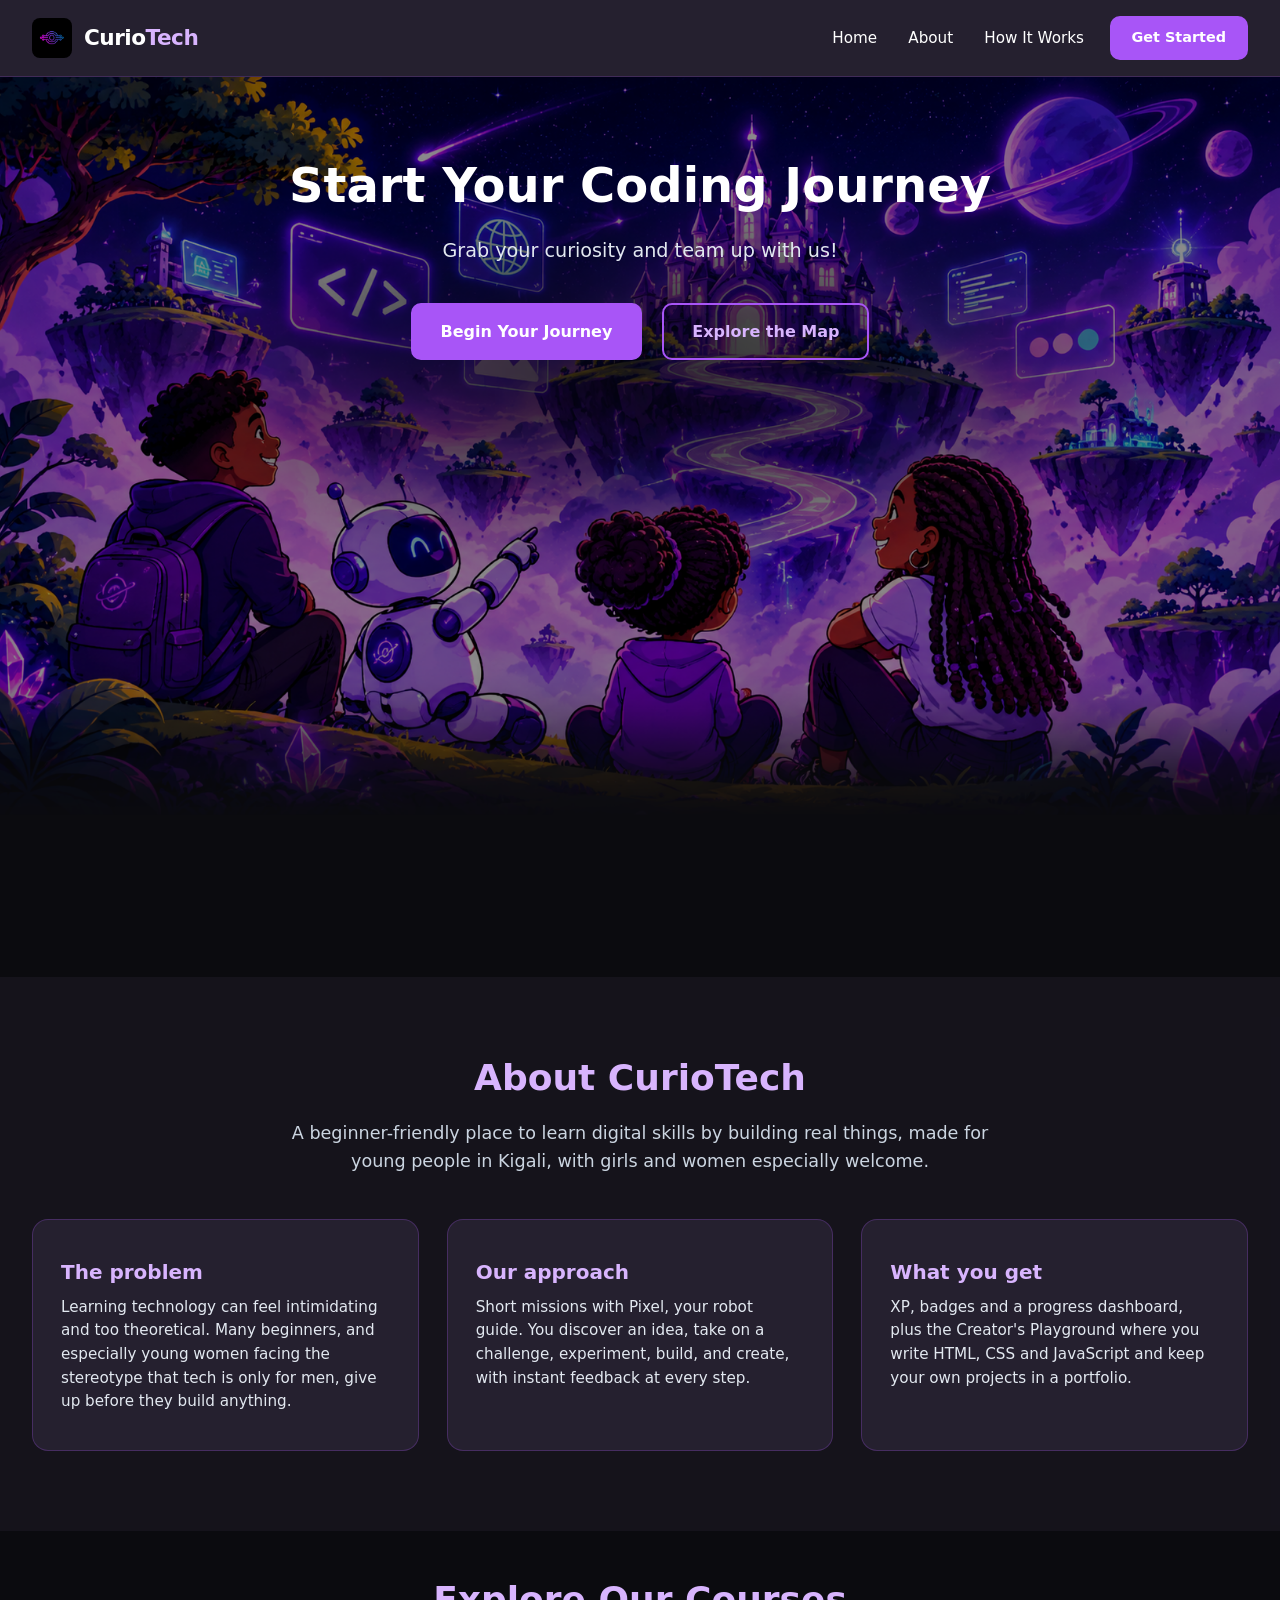
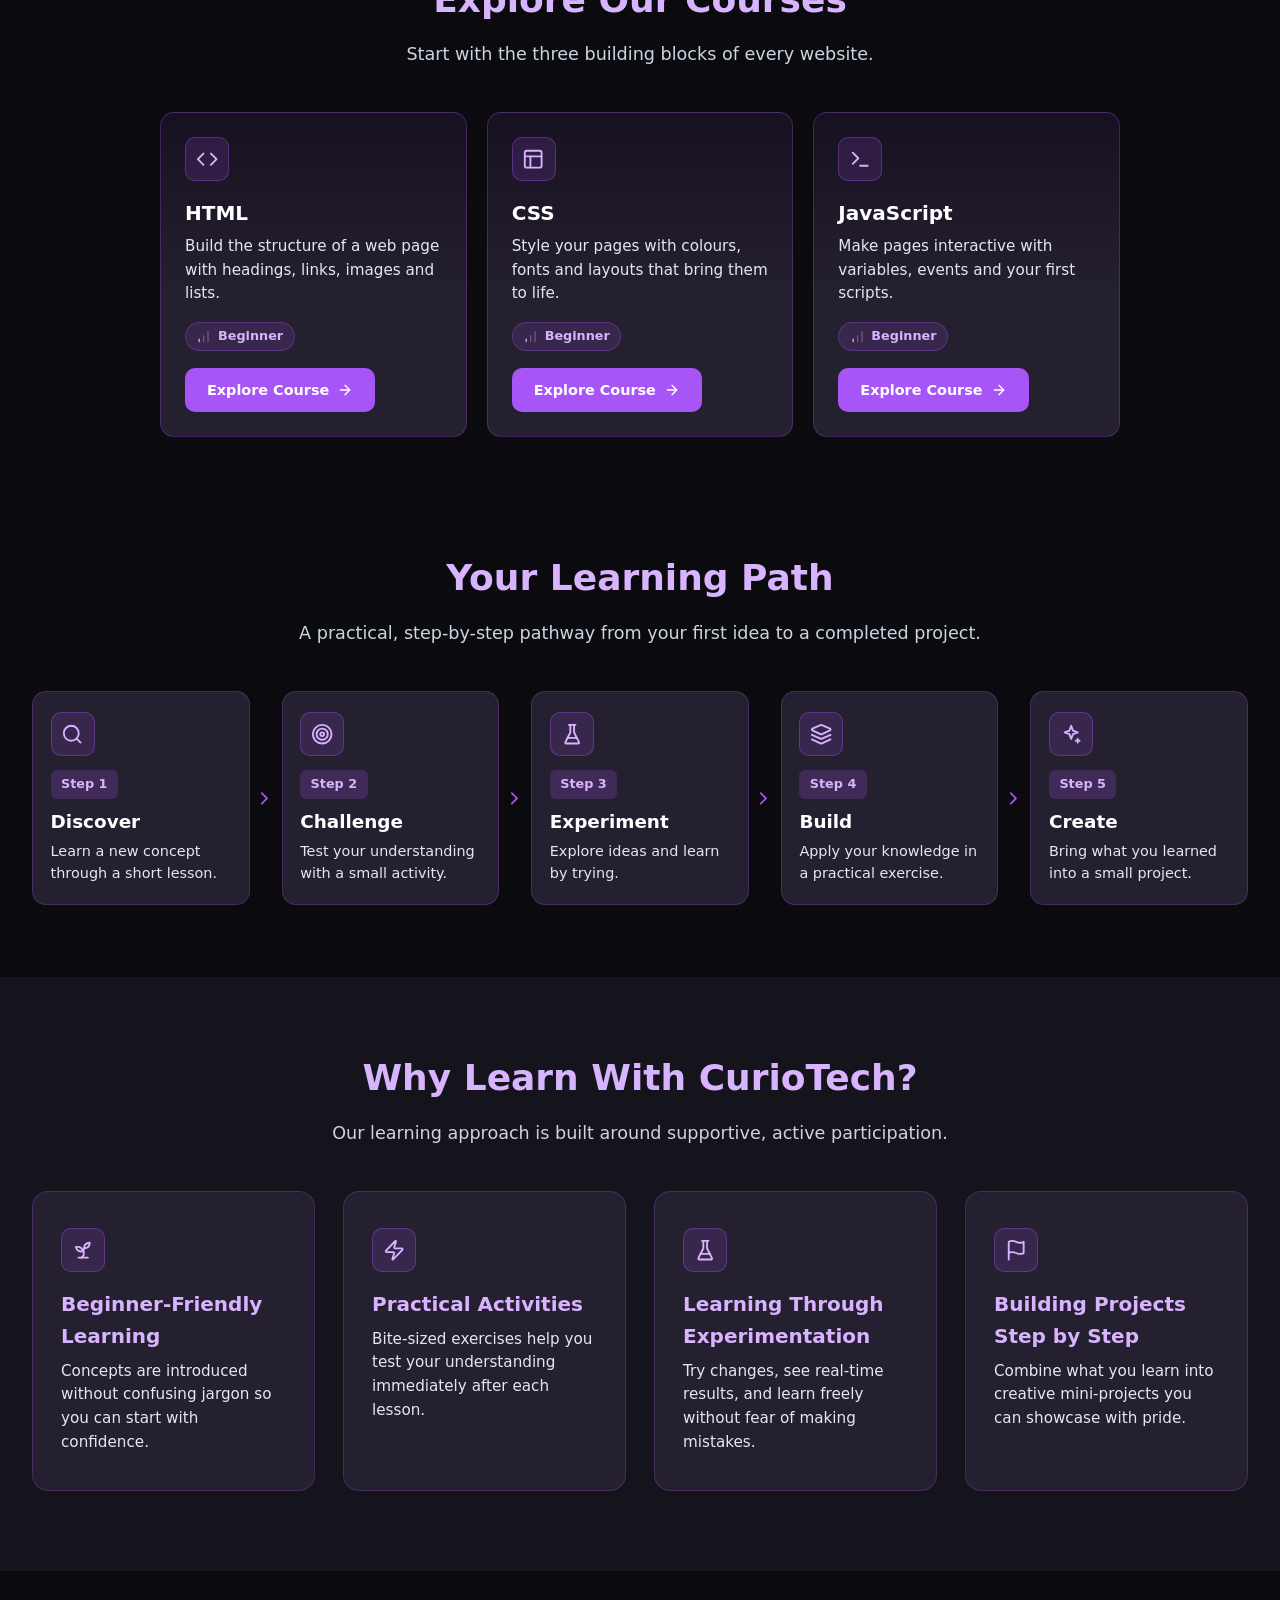
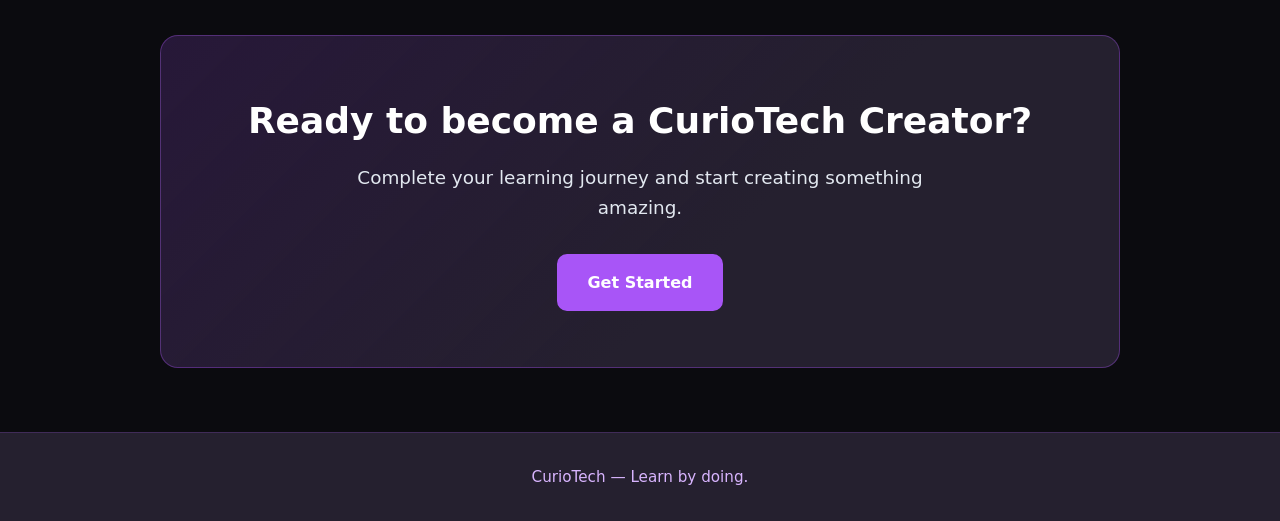
==== commit 73dbe382: "feat: about us section" ====
--- a/index.html
+++ b/index.html
@@ -69,7 +69,29 @@
       </div>
     </section>
 
-  
+    <!-- About Section: target of the About link in the header -->
+    <section class="benefits home-about" id="about" aria-labelledby="about-heading">
+      <div class="container">
+        <div class="section-header">
+          <h2 class="section-title" id="about-heading">About CurioTech</h2>
+          <p class="section-subtitle">A beginner-friendly place to learn digital skills by building real things, made for young people in Kigali, with girls and women especially welcome.</p>
+        </div>
+        <ul class="benefits-list">
+          <li class="benefit-card">
+            <h3 class="benefit-title">The problem</h3>
+            <p class="benefit-text">Learning technology can feel intimidating and too theoretical. Many beginners, and especially young women facing the stereotype that tech is only for men, give up before they build anything.</p>
+          </li>
+          <li class="benefit-card">
+            <h3 class="benefit-title">Our approach</h3>
+            <p class="benefit-text">Short missions with Pixel, your robot guide. You discover an idea, take on a challenge, experiment, build, and create, with instant feedback at every step.</p>
+          </li>
+          <li class="benefit-card">
+            <h3 class="benefit-title">What you get</h3>
+            <p class="benefit-text">XP, badges and a progress dashboard, plus the Creator's Playground where you write HTML, CSS and JavaScript and keep your own projects in a portfolio.</p>
+          </li>
+        </ul>
+      </div>
+    </section>
 
     <!-- Explore Our Courses Section: three beginner courses, all leading to the Adventure Map -->
     <section class="home-courses" id="courses" aria-labelledby="courses-heading">
